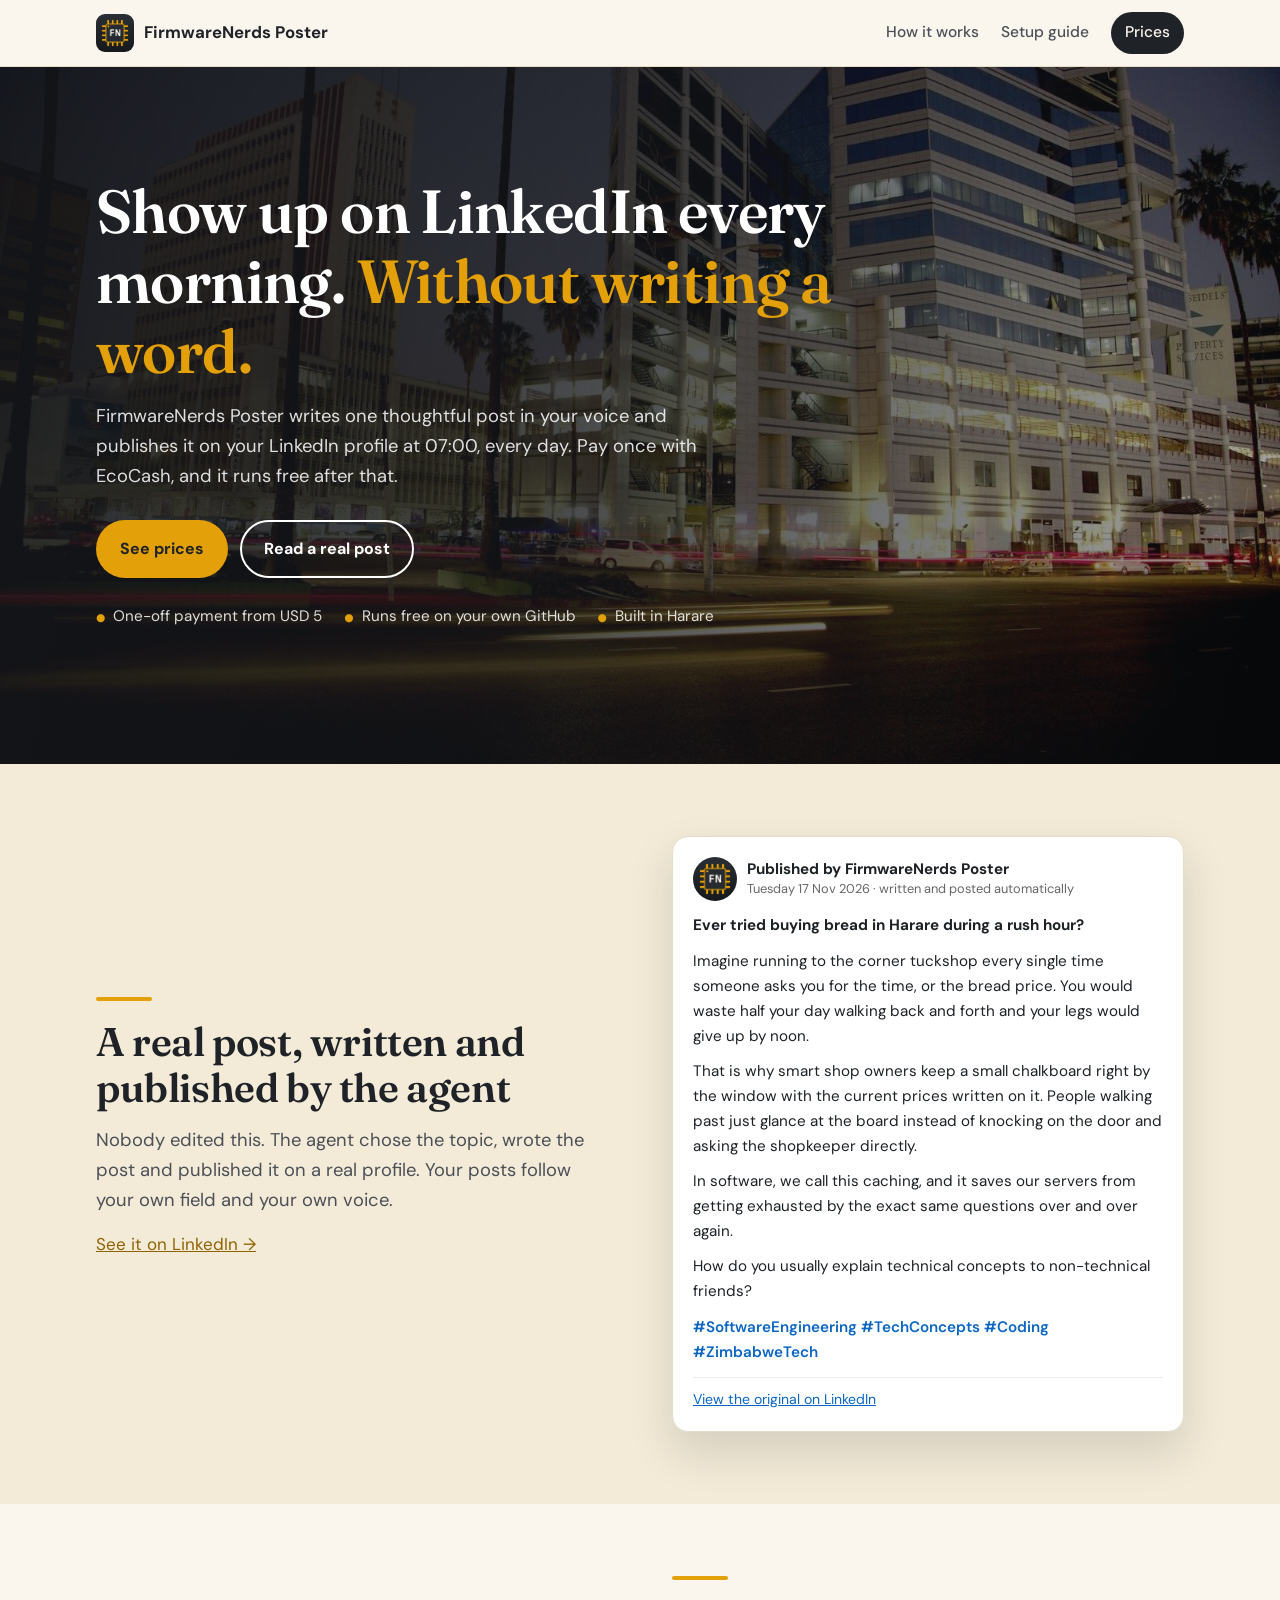
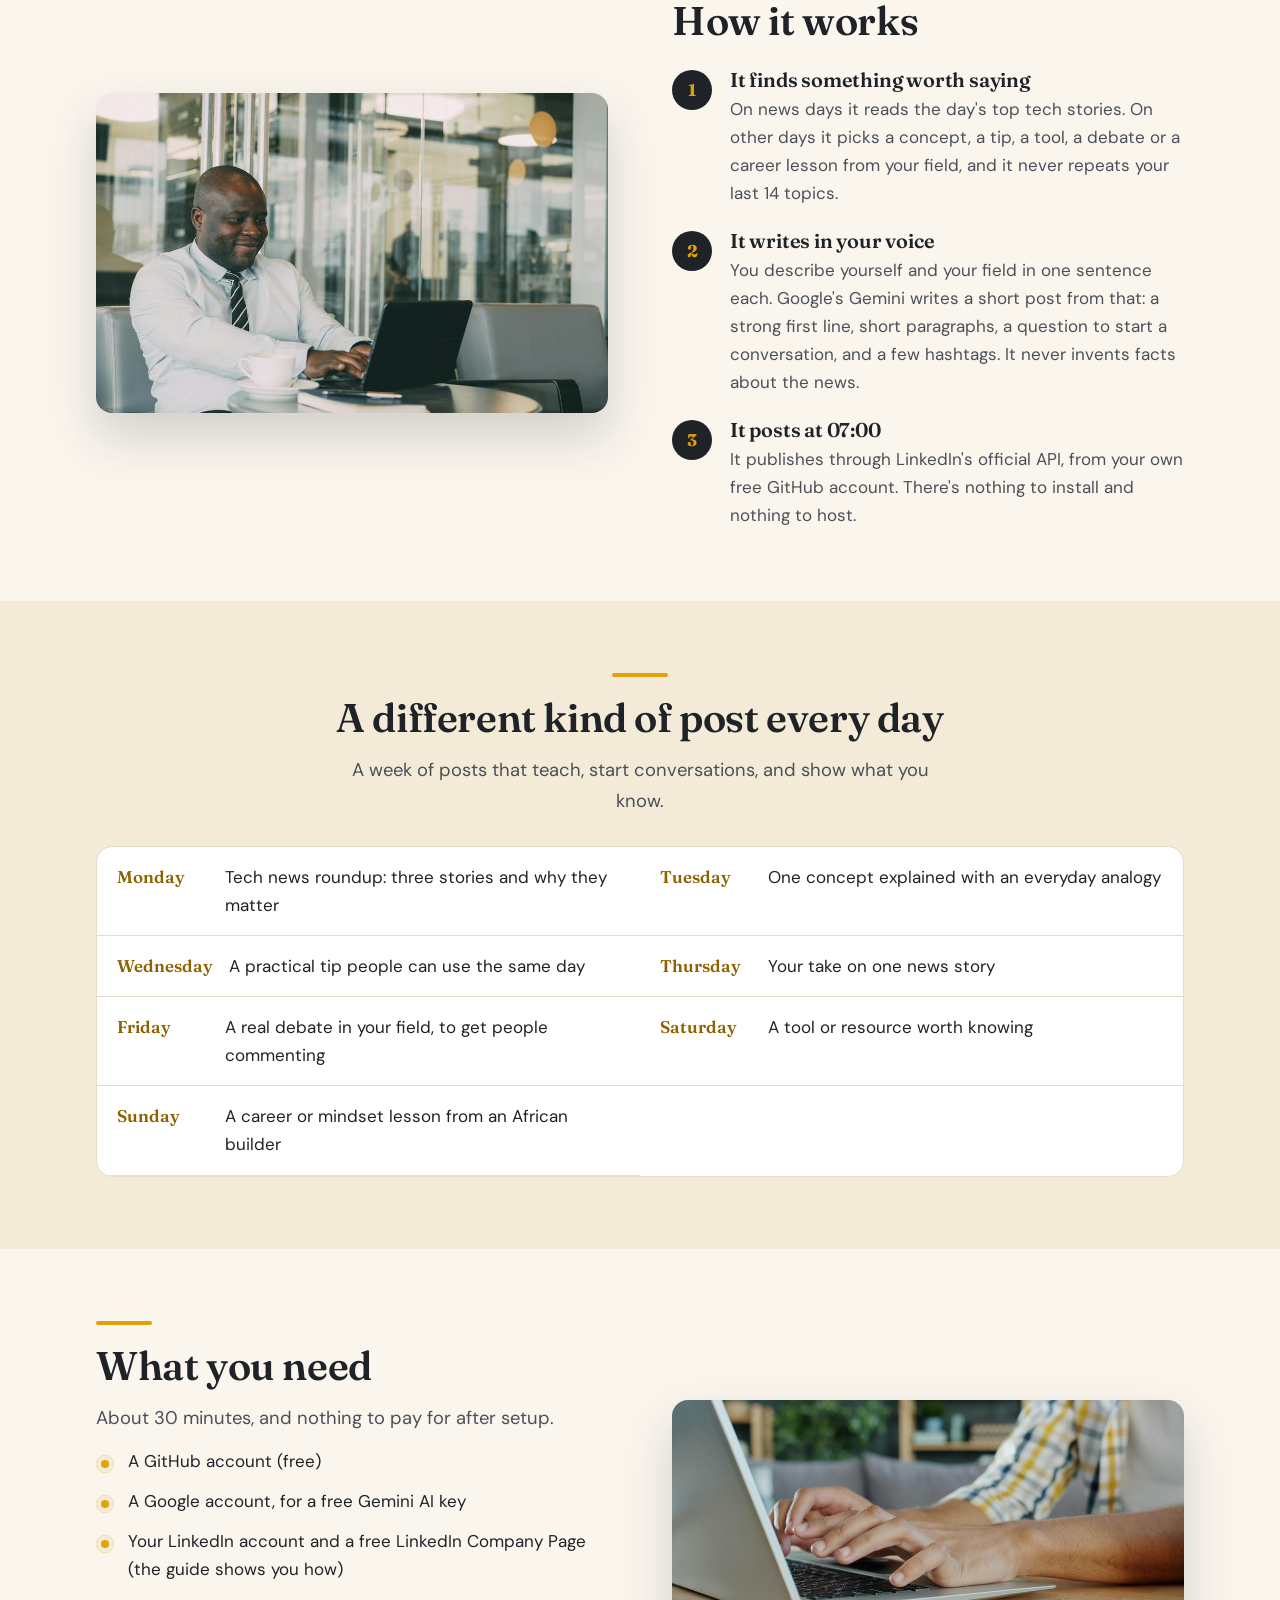
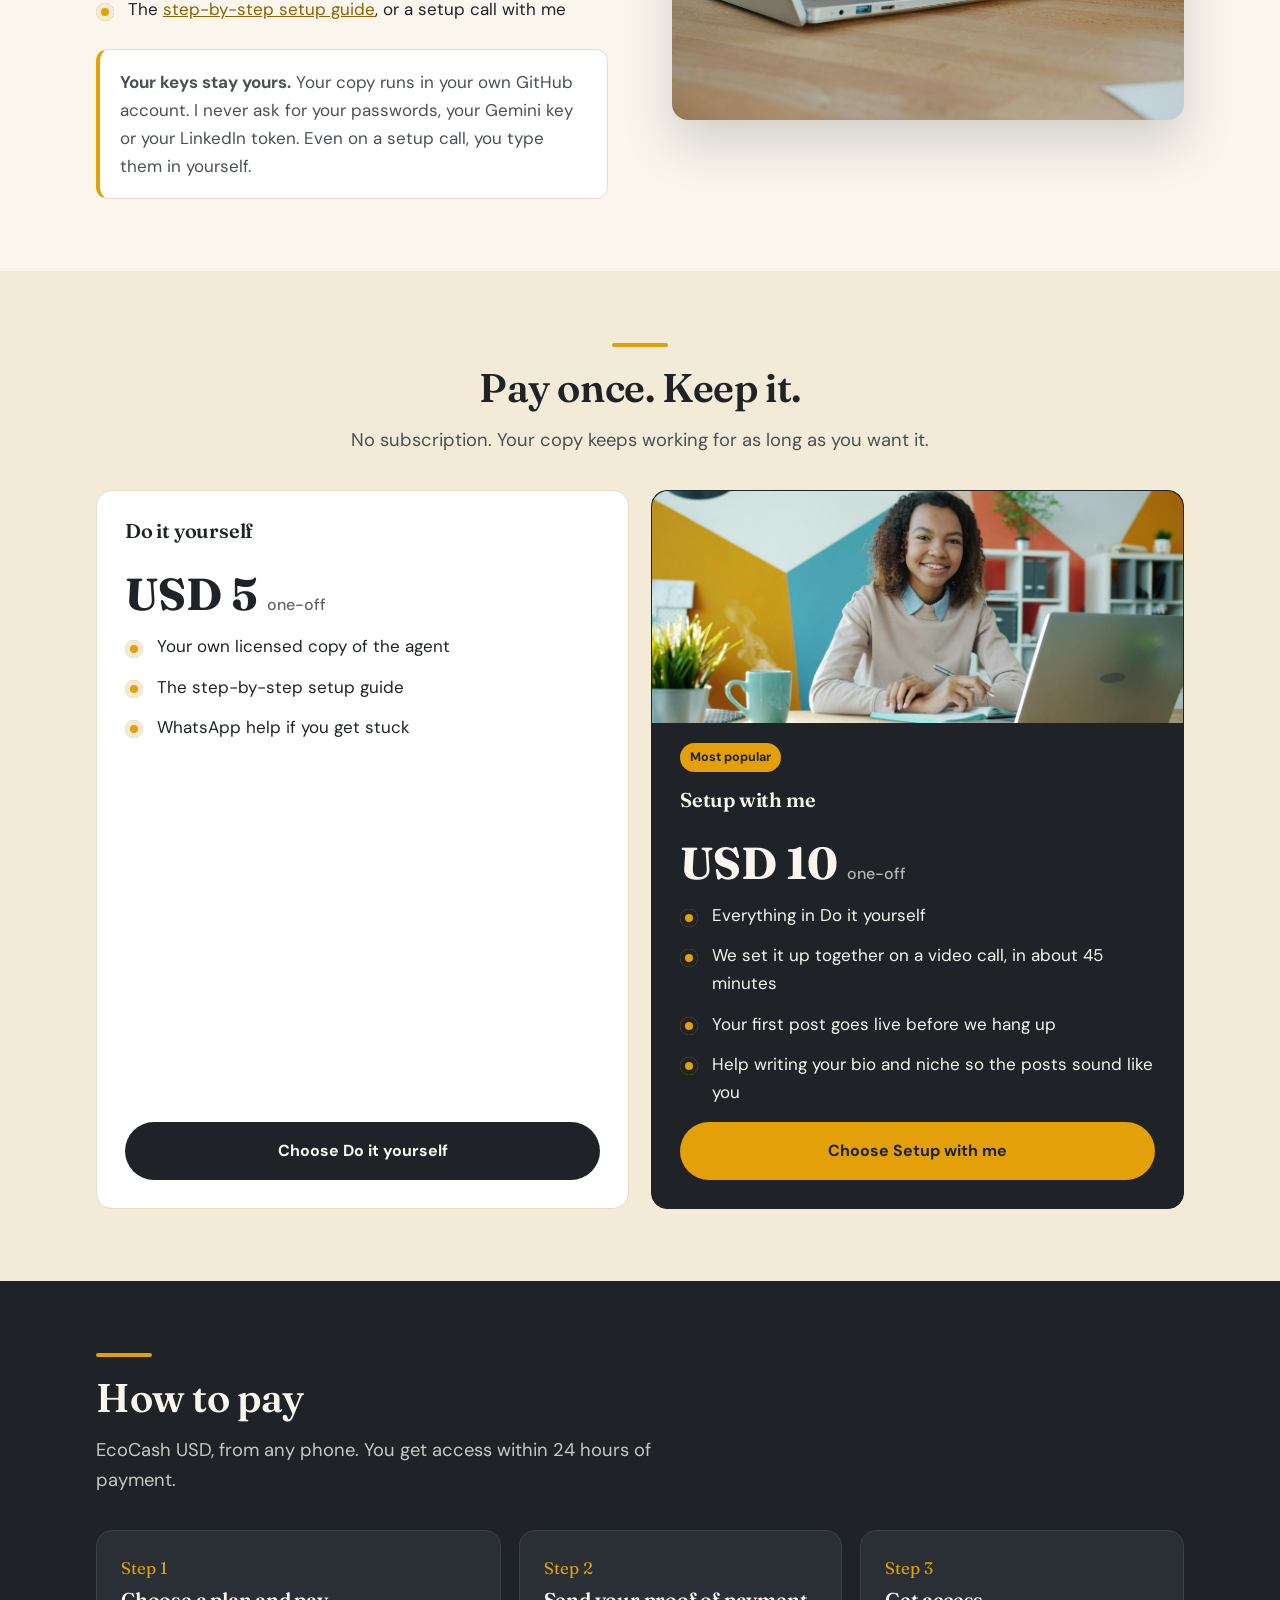
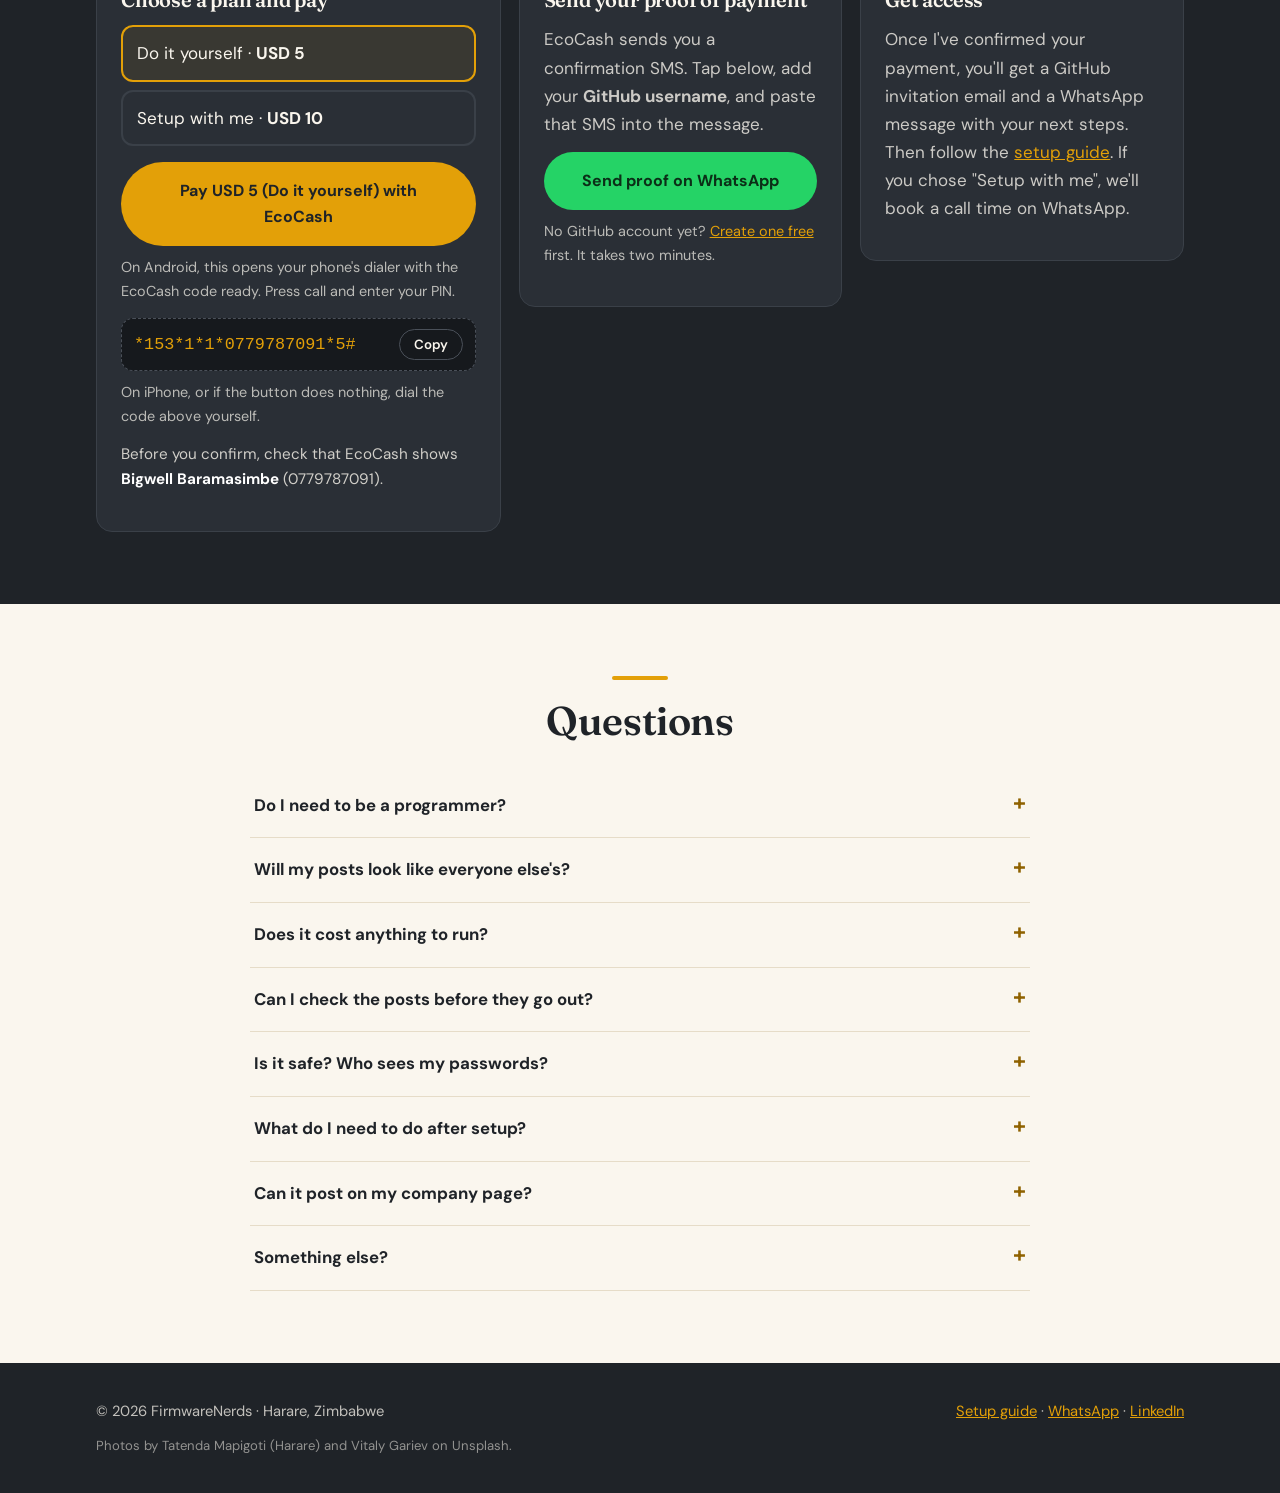
==== index.html @ d8d4a266 "Redesign in warm gold and charcoal with photos; document niche setting Co-Authored-By: Claude Opus 5" ====
<!doctype html>
<html lang="en">
<head>
  <meta charset="utf-8">
  <meta name="viewport" content="width=device-width, initial-scale=1">
  <title>FirmwareNerds Poster</title>
  <meta name="description" content="Show up on LinkedIn every morning without writing a word. FirmwareNerds Poster writes and publishes one post a day in your voice. Pay once with EcoCash.">
  <meta property="og:title" content="FirmwareNerds Poster: show up on LinkedIn every morning">
  <meta property="og:description" content="Writes and publishes one LinkedIn post a day in your voice. Built in Harare. Pay once with EcoCash.">
  <meta property="og:image" content="https://bigwellbara.github.io/firmwarenerds-poster/assets/img/hero-harare.jpg">
  <meta name="theme-color" content="#1f2328">
  <link rel="icon" href="assets/logo.png">
  <link rel="preconnect" href="https://fonts.googleapis.com">
  <link rel="preconnect" href="https://fonts.gstatic.com" crossorigin>
  <link rel="stylesheet" href="https://fonts.googleapis.com/css2?family=DM+Sans:wght@400;500;700&family=Fraunces:opsz,wght@9..144,600;9..144,700&display=swap">
  <link rel="stylesheet" href="assets/style.css">
</head>
<body>

<header class="site-header">
  <div class="wrap">
    <a class="brand" href="./"><img src="assets/logo.png" alt=""> FirmwareNerds Poster</a>
    <nav class="nav">
      <a href="#how" class="hide-sm">How it works</a>
      <a href="setup.html" class="hide-sm">Setup guide</a>
      <a href="#pricing" class="nav-cta">Prices</a>
    </nav>
  </div>
</header>

<main>
  <section class="hero">
    <div class="wrap">
      <h1>Show up on LinkedIn every morning. <em>Without writing a word.</em></h1>
      <p class="lead">FirmwareNerds Poster writes one thoughtful post in your voice and publishes it on your LinkedIn profile at 07:00, every day. Pay once with EcoCash, and it runs free after that.</p>
      <div class="actions">
        <a class="btn btn-primary" href="#pricing">See prices</a>
        <a class="btn btn-outline" href="#example">Read a real post</a>
      </div>
      <ul class="hero-points">
        <li>One-off payment from <span data-price="diy"></span></li>
        <li>Runs free on your own GitHub</li>
        <li>Built in Harare</li>
      </ul>
    </div>
  </section>

  <section id="example" class="band-sand">
    <div class="wrap split">
      <div>
        <div class="rule"></div>
        <h2>A real post, written and published by the agent</h2>
        <p class="lead">Nobody edited this. The agent chose the topic, wrote the post and published it on a real profile. Your posts follow your own field and your own voice.</p>
        <p><a data-example-post href="#" target="_blank" rel="noopener">See it on LinkedIn →</a></p>
      </div>
      <article class="post" aria-label="A real post published by the agent">
        <div class="post-head">
          <img class="post-avatar" src="assets/logo.png" alt="">
          <div>
            <div class="post-name">Published by FirmwareNerds Poster</div>
            <div class="post-meta">Tuesday 17 Nov 2026 · written and posted automatically</div>
          </div>
        </div>
        <div class="post-body">
          <p><b>Ever tried buying bread in Harare during a rush hour?</b></p>
          <p>Imagine running to the corner tuckshop every single time someone asks you for the time, or the bread price. You would waste half your day walking back and forth and your legs would give up by noon.</p>
          <p>That is why smart shop owners keep a small chalkboard right by the window with the current prices written on it. People walking past just glance at the board instead of knocking on the door and asking the shopkeeper directly.</p>
          <p>In software, we call this caching, and it saves our servers from getting exhausted by the exact same questions over and over again.</p>
          <p>How do you usually explain technical concepts to non-technical friends?</p>
          <p class="post-tags">#SoftwareEngineering #TechConcepts #Coding #ZimbabweTech</p>
        </div>
        <div class="post-foot"><a data-example-post href="#" target="_blank" rel="noopener">View the original on LinkedIn</a></div>
      </article>
    </div>
  </section>

  <section id="how">
    <div class="wrap split">
      <div class="photo"><img src="assets/img/how-it-works.jpg" alt="A man smiling while working on his laptop in a café" loading="lazy"></div>
      <div>
        <div class="rule"></div>
        <h2>How it works</h2>
        <ol class="steps">
          <li>
            <h3>It finds something worth saying</h3>
            <p>On news days it reads the day's top tech stories. On other days it picks a concept, a tip, a tool, a debate or a career lesson from your field, and it never repeats your last 14 topics.</p>
          </li>
          <li>
            <h3>It writes in your voice</h3>
            <p>You describe yourself and your field in one sentence each. Google's Gemini writes a short post from that: a strong first line, short paragraphs, a question to start a conversation, and a few hashtags. It never invents facts about the news.</p>
          </li>
          <li>
            <h3>It posts at 07:00</h3>
            <p>It publishes through LinkedIn's official API, from your own free GitHub account. There's nothing to install and nothing to host.</p>
          </li>
        </ol>
      </div>
    </div>
  </section>

  <section class="band-sand">
    <div class="wrap">
      <div class="center">
        <div class="rule"></div>
        <h2>A different kind of post every day</h2>
        <p class="lead">A week of posts that teach, start conversations, and show what you know.</p>
      </div>
      <div class="week">
        <div class="day"><b>Monday</b><span>Tech news roundup: three stories and why they matter</span></div>
        <div class="day"><b>Tuesday</b><span>One concept explained with an everyday analogy</span></div>
        <div class="day"><b>Wednesday</b><span>A practical tip people can use the same day</span></div>
        <div class="day"><b>Thursday</b><span>Your take on one news story</span></div>
        <div class="day"><b>Friday</b><span>A real debate in your field, to get people commenting</span></div>
        <div class="day"><b>Saturday</b><span>A tool or resource worth knowing</span></div>
        <div class="day"><b>Sunday</b><span>A career or mindset lesson from an African builder</span></div>
      </div>
    </div>
  </section>

  <section>
    <div class="wrap split reverse">
      <div class="photo"><img src="assets/img/what-you-need.jpg" alt="Hands typing on a laptop" loading="lazy"></div>
      <div>
        <div class="rule"></div>
        <h2>What you need</h2>
        <p class="lead">About 30 minutes, and nothing to pay for after setup.</p>
        <ul class="checklist">
          <li>A GitHub account (free)</li>
          <li>A Google account, for a free Gemini AI key</li>
          <li>Your LinkedIn account and a free LinkedIn Company Page (the guide shows you how)</li>
          <li>The <a href="setup.html">step-by-step setup guide</a>, or a setup call with me</li>
        </ul>
        <div class="note-card">
          <p><b>Your keys stay yours.</b> Your copy runs in your own GitHub account. I never ask for your passwords, your Gemini key or your LinkedIn token. Even on a setup call, you type them in yourself.</p>
        </div>
      </div>
    </div>
  </section>

  <section id="pricing" class="band-sand">
    <div class="wrap">
      <div class="center">
        <div class="rule"></div>
        <h2>Pay once. Keep it.</h2>
        <p class="lead">No subscription. Your copy keeps working for as long as you want it.</p>
      </div>
      <div class="prices">
        <div class="price-card">
          <h3>Do it yourself</h3>
          <div class="price"><span data-price="diy"></span> <small>one-off</small></div>
          <ul class="checklist">
            <li>Your own licensed copy of the agent</li>
            <li>The step-by-step setup guide</li>
            <li>WhatsApp help if you get stuck</li>
          </ul>
          <a class="btn btn-dark btn-block" href="#pay" data-choose="diy">Choose Do it yourself</a>
        </div>
        <div class="price-card featured">
          <div class="price-photo"><img src="assets/img/setup-call.jpg" alt="A smiling woman at her laptop, ready for a video call" loading="lazy"></div>
          <span class="tag">Most popular</span>
          <h3>Setup with me</h3>
          <div class="price"><span data-price="setup"></span> <small>one-off</small></div>
          <ul class="checklist">
            <li>Everything in Do it yourself</li>
            <li>We set it up together on a video call, in about 45 minutes</li>
            <li>Your first post goes live before we hang up</li>
            <li>Help writing your bio and niche so the posts sound like you</li>
          </ul>
          <a class="btn btn-primary btn-block" href="#pay" data-choose="setup">Choose Setup with me</a>
        </div>
      </div>
    </div>
  </section>

  <section id="pay" class="pay">
    <div class="wrap">
      <div class="rule"></div>
      <h2>How to pay</h2>
      <p class="lead">EcoCash USD, from any phone. You get access within 24 hours of payment.</p>

      <div class="pay-steps">
        <div class="pay-card">
          <div class="num">Step 1</div>
          <h3>Choose a plan and pay</h3>
          <div class="plan-picker" role="radiogroup" aria-label="Plan">
            <label><input type="radio" name="plan" value="diy" checked><span>Do it yourself · <b data-price="diy"></b></span></label>
            <label><input type="radio" name="plan" value="setup"><span>Setup with me · <b data-price="setup"></b></span></label>
          </div>
          <a id="pay-ecocash" class="btn btn-primary btn-block" href="#"><span>Pay <span id="pay-amount"></span> with EcoCash</span></a>
          <p class="note">On Android, this opens your phone's dialer with the EcoCash code ready. Press call and enter your PIN.</p>
          <div class="code-box">
            <code id="ussd-code"></code>
            <button type="button" class="copy-btn" id="copy-code">Copy</button>
          </div>
          <p class="note">On iPhone, or if the button does nothing, dial the code above yourself.</p>
          <p class="recipient">Before you confirm, check that EcoCash shows <b data-ecocash-name></b> (<span data-ecocash-number></span>).</p>
        </div>

        <div class="pay-card">
          <div class="num">Step 2</div>
          <h3>Send your proof of payment</h3>
          <p class="muted">EcoCash sends you a confirmation SMS. Tap below, add your <b>GitHub username</b>, and paste that SMS into the message.</p>
          <a id="send-proof" class="btn btn-whatsapp btn-block" href="#" target="_blank" rel="noopener">Send proof on WhatsApp</a>
          <p class="note">No GitHub account yet? <a href="https://github.com/signup" target="_blank" rel="noopener">Create one free</a> first. It takes two minutes.</p>
        </div>

        <div class="pay-card">
          <div class="num">Step 3</div>
          <h3>Get access</h3>
          <p class="muted">Once I've confirmed your payment, you'll get a GitHub invitation email and a WhatsApp message with your next steps. Then follow the <a href="setup.html">setup guide</a>. If you chose "Setup with me", we'll book a call time on WhatsApp.</p>
        </div>
      </div>
    </div>
  </section>

  <section id="faq">
    <div class="wrap">
      <div class="center">
        <div class="rule"></div>
        <h2>Questions</h2>
      </div>
      <div class="faq">
        <details>
          <summary>Do I need to be a programmer?</summary>
          <p>No. Setup means copying and pasting a few keys into the right boxes, and the guide shows every click. If you'd rather not, choose "Setup with me".</p>
        </details>
        <details>
          <summary>Will my posts look like everyone else's?</summary>
          <p>No. You set your own bio and niche, such as "fintech and mobile money" or "data analytics". Every topic and news story is picked for your field and written in your voice, and the news order is shuffled for each person, so two users rarely write about the same story.</p>
        </details>
        <details>
          <summary>Does it cost anything to run?</summary>
          <p>No. It uses free tiers: GitHub Actions (about 30 of your 2,000 free minutes a month), Google Gemini, and LinkedIn's official API.</p>
        </details>
        <details>
          <summary>Can I check the posts before they go out?</summary>
          <p>You can run a test whenever you like. It writes a draft without posting it. After it goes live, you can edit or delete any post on LinkedIn as usual.</p>
        </details>
        <details>
          <summary>Is it safe? Who sees my passwords?</summary>
          <p>Nobody. Your copy runs in your own GitHub account, and your keys are stored as encrypted GitHub secrets that only your copy can use. It posts through LinkedIn's official API, using a developer app you create and control.</p>
        </details>
        <details>
          <summary>What do I need to do after setup?</summary>
          <p>Every 60 days, LinkedIn asks you to renew your access token. It takes about two minutes, and GitHub emails you if it expires.</p>
        </details>
        <details>
          <summary>Can it post on my company page?</summary>
          <p>Not yet. It posts on your personal profile, which is where most reach on LinkedIn comes from.</p>
        </details>
        <details>
          <summary>Something else?</summary>
          <p><a data-whatsapp-help href="#" target="_blank" rel="noopener">Ask me on WhatsApp</a>.</p>
        </details>
      </div>
    </div>
  </section>
</main>

<footer class="site-footer">
  <div class="wrap">
    <span>© <span id="year"></span> FirmwareNerds · Harare, Zimbabwe</span>
    <span><a href="setup.html">Setup guide</a> · <a data-whatsapp-help href="#" target="_blank" rel="noopener">WhatsApp</a> · <a href="https://www.linkedin.com/company/145455472/" target="_blank" rel="noopener">LinkedIn</a></span>
    <span class="credits">Photos by Tatenda Mapigoti (Harare) and Vitaly Gariev on Unsplash.</span>
  </div>
</footer>

<script src="config.js"></script>
<script src="assets/site.js"></script>
</body>
</html>
---- assets/style.css ----
/* FirmwareNerds Poster: warm gold + charcoal on cream */
:root {
  --cream: #faf6ee;
  --paper: #ffffff;
  --sand: #f3ead7;
  --line: #e6dcc8;
  --ink: #1f2328;
  --ink-soft: #4b5058;
  --gold: #e3a008;
  --gold-hover: #c98d05;
  --gold-text: #8f6200;          /* gold that is readable on cream */
  --charcoal: #1f2328;
  --charcoal-2: #2a2f36;
  --radius: 16px;
  --max: 1120px;
  --serif: "Fraunces", Georgia, "Times New Roman", serif;
  --sans: "DM Sans", system-ui, -apple-system, "Segoe UI", Roboto, sans-serif;
}

* { box-sizing: border-box; }
html { scroll-behavior: smooth; }
body {
  margin: 0;
  background: var(--cream);
  color: var(--ink);
  font: 17px/1.65 var(--sans);
  -webkit-font-smoothing: antialiased;
}
img { max-width: 100%; display: block; }
a { color: var(--gold-text); }
code, .mono { font-family: ui-monospace, "Cascadia Mono", Consolas, monospace; }

.wrap { width: 100%; max-width: var(--max); margin: 0 auto; padding: 0 16px; }
section { padding: 72px 0; }
h1, h2, h3 { font-family: var(--serif); font-weight: 600; line-height: 1.15; margin: 0 0 14px; letter-spacing: -0.01em; }
h1 { font-size: clamp(2.2rem, 6.5vw, 3.8rem); }
h2 { font-size: clamp(1.7rem, 4.5vw, 2.5rem); }
h3 { font-size: 1.25rem; }
p { margin: 0 0 14px; }
.lead { font-size: 1.15rem; color: var(--ink-soft); max-width: 620px; }
.rule { width: 56px; height: 4px; background: var(--gold); border-radius: 2px; margin-bottom: 18px; }
.muted { color: var(--ink-soft); }
.center { text-align: center; }
.center .rule, .center .lead { margin-left: auto; margin-right: auto; }

/* Header */
.site-header { position: sticky; top: 0; z-index: 20; background: rgba(250, 246, 238, .94); backdrop-filter: blur(8px); border-bottom: 1px solid var(--line); }
.site-header .wrap { display: flex; align-items: center; justify-content: space-between; gap: 12px; height: 66px; }
.brand { display: flex; align-items: center; gap: 10px; color: var(--ink); text-decoration: none; font-weight: 700; font-size: 1.05rem; }
.brand img { width: 38px; height: 38px; border-radius: 9px; }
.nav { display: flex; gap: 22px; align-items: center; font-size: .97rem; }
.nav a { color: var(--ink-soft); text-decoration: none; font-weight: 500; }
.nav a:hover { color: var(--ink); }
.nav .nav-cta { background: var(--charcoal); color: var(--cream); padding: 8px 14px; border-radius: 999px; }
.nav .nav-cta:hover { color: #fff; background: #000; }
@media (max-width: 600px) { .nav .hide-sm { display: none; } }

/* Buttons */
.btn { display: inline-flex; align-items: center; justify-content: center; text-align: center; padding: 14px 22px; border-radius: 999px; font-weight: 700; text-decoration: none; border: 2px solid transparent; cursor: pointer; font-size: 1rem; font-family: var(--sans); }
.btn-primary { background: var(--gold); color: var(--charcoal); }
.btn-primary:hover { background: var(--gold-hover); }
.btn-dark { background: var(--charcoal); color: var(--cream); }
.btn-dark:hover { background: #000; }
.btn-outline { border-color: currentColor; color: inherit; background: transparent; }
.btn-whatsapp { background: #25d366; color: #0b2e17; }
.btn-whatsapp:hover { background: #1fbd5a; }
.btn-block { width: 100%; }
.actions { display: flex; flex-wrap: wrap; gap: 12px; margin-top: 28px; }

/* Hero: Harare at night */
.hero {
  position: relative; color: #fff; padding: 110px 0 120px;
  background:
    linear-gradient(100deg, rgba(20, 22, 26, .92) 0%, rgba(20, 22, 26, .78) 45%, rgba(20, 22, 26, .35) 100%),
    url("img/hero-harare.jpg") center 60% / cover no-repeat;
}
.hero .lead { color: rgba(255, 255, 255, .86); }
.hero h1 { max-width: 760px; }
.hero h1 em { font-style: normal; color: var(--gold); }
.hero-points { display: flex; flex-wrap: wrap; gap: 10px 22px; margin-top: 26px; padding: 0; list-style: none; color: rgba(255, 255, 255, .85); font-size: .95rem; }
.hero-points li::before { content: "●"; color: var(--gold); margin-right: 8px; font-size: .7em; vertical-align: middle; }

/* Split layouts with photos */
.split { display: grid; gap: 40px; align-items: center; }
@media (min-width: 880px) { .split { grid-template-columns: 1fr 1fr; gap: 64px; } .split.reverse > :first-child { order: 2; } }
.photo { border-radius: var(--radius); overflow: hidden; box-shadow: 0 24px 50px rgba(31, 35, 40, .18); }
.photo img { width: 100%; height: 100%; object-fit: cover; aspect-ratio: 16 / 10; }

/* Real post section */
.band-sand { background: var(--sand); }
.post { background: #fff; color: #1d2226; border-radius: var(--radius); padding: 20px; box-shadow: 0 20px 45px rgba(31, 35, 40, .14); font-size: .95rem; border: 1px solid var(--line); }
.post-head { display: flex; gap: 10px; align-items: center; margin-bottom: 12px; }
.post-avatar { width: 44px; height: 44px; border-radius: 50%; }
.post-name { font-weight: 700; line-height: 1.2; }
.post-meta { font-size: .8rem; color: #666; }
.post-body p { margin: 0 0 10px; }
.post-tags { color: #0a66c2; font-weight: 600; }
.post-foot { margin-top: 12px; padding-top: 10px; border-top: 1px solid #ececec; font-size: .88rem; }
.post-foot a { color: #0a66c2; }

/* Steps */
.steps { list-style: none; padding: 0; margin: 24px 0 0; display: grid; gap: 22px; counter-reset: step; }
.steps li { position: relative; padding-left: 58px; counter-increment: step; }
.steps li::before { content: counter(step); position: absolute; left: 0; top: 2px; width: 40px; height: 40px; border-radius: 50%; background: var(--charcoal); color: var(--gold); font-family: var(--serif); font-weight: 700; display: grid; place-items: center; }
.steps h3 { margin-bottom: 4px; }
.steps p { color: var(--ink-soft); margin: 0; }

/* Week */
.week { display: grid; gap: 0; margin-top: 30px; background: var(--paper); border: 1px solid var(--line); border-radius: var(--radius); overflow: hidden; }
@media (min-width: 760px) { .week { grid-template-columns: 1fr 1fr; } }
.day { display: flex; gap: 16px; align-items: baseline; padding: 16px 20px; border-bottom: 1px solid var(--line); }
.day b { font-family: var(--serif); color: var(--gold-text); min-width: 92px; font-weight: 600; }

/* Checklist */
.checklist { list-style: none; padding: 0; margin: 0; display: grid; gap: 12px; }
.checklist li { padding-left: 32px; position: relative; }
.checklist li::before { content: ""; position: absolute; left: 0; top: .45em; width: 18px; height: 18px; border-radius: 50%; background: var(--gold); box-shadow: inset 0 0 0 5px var(--sand); }
.note-card { margin-top: 26px; background: var(--paper); border: 1px solid var(--line); border-left: 4px solid var(--gold); border-radius: 12px; padding: 18px 20px; }
.note-card p { margin: 0; color: var(--ink-soft); }

/* Pricing */
.prices { display: grid; gap: 22px; margin-top: 34px; }
@media (min-width: 820px) { .prices { grid-template-columns: 1fr 1fr; align-items: stretch; } }
.price-card { background: var(--paper); border: 1px solid var(--line); border-radius: var(--radius); padding: 28px; display: flex; flex-direction: column; gap: 16px; }
.price-card.featured { background: var(--charcoal); color: var(--cream); border-color: var(--charcoal); }
.price-card.featured .checklist li::before { box-shadow: inset 0 0 0 5px var(--charcoal); }
.price-card .checklist { flex: 1; align-content: start; }
.price-photo { margin: -28px -28px 4px; border-radius: var(--radius) var(--radius) 0 0; overflow: hidden; }
.price-photo img { width: 100%; aspect-ratio: 16 / 7; object-fit: cover; object-position: center 30%; }
.price { font-family: var(--serif); font-size: 2.8rem; font-weight: 700; line-height: 1; }
.price small { font-family: var(--sans); font-size: 1rem; font-weight: 500; opacity: .7; }
.tag { align-self: flex-start; font-size: .78rem; font-weight: 700; background: var(--gold); color: var(--charcoal); padding: 4px 10px; border-radius: 999px; }

/* Pay (dark band) */
.pay { background: var(--charcoal); color: var(--cream); }
.pay .lead, .pay .muted { color: rgba(250, 246, 238, .78); }
.pay a:not(.btn) { color: var(--gold); }
.pay-steps { display: grid; gap: 18px; margin-top: 34px; }
@media (min-width: 980px) { .pay-steps { grid-template-columns: 1.25fr 1fr 1fr; align-items: start; } }
.pay-card { background: var(--charcoal-2); border: 1px solid #3a4048; border-radius: var(--radius); padding: 24px; }
.pay-card .num { font-family: var(--serif); color: var(--gold); font-size: 1.05rem; margin-bottom: 6px; }
.plan-picker { display: grid; gap: 8px; margin: 10px 0 16px; }
.plan-picker label { cursor: pointer; }
.plan-picker input { position: absolute; opacity: 0; }
.plan-picker span { display: block; padding: 12px 14px; border-radius: 12px; border: 2px solid #3a4048; }
.plan-picker input:checked + span { border-color: var(--gold); background: rgba(227, 160, 8, .08); }
.plan-picker input:focus-visible + span { outline: 2px solid #fff; outline-offset: 2px; }
.code-box { display: flex; align-items: center; gap: 8px; background: #16191d; border: 1px dashed #4a5059; border-radius: 12px; padding: 10px 12px; margin-top: 12px; flex-wrap: wrap; }
.code-box code { font-size: 1.05rem; color: var(--gold); word-break: break-all; flex: 1 1 180px; }
.copy-btn { background: transparent; color: var(--cream); border: 1px solid #4a5059; border-radius: 999px; padding: 6px 14px; cursor: pointer; font-weight: 600; font-family: var(--sans); }
.note { font-size: .9rem; margin-top: 10px; color: rgba(250, 246, 238, .7); }
.recipient { margin-top: 14px; font-size: .95rem; color: rgba(250, 246, 238, .8); }
.recipient b { color: #fff; }

/* FAQ */
.faq { max-width: 780px; margin: 30px auto 0; }
details { border-bottom: 1px solid var(--line); padding: 18px 4px; }
summary { cursor: pointer; font-weight: 700; font-size: 1.05rem; list-style: none; display: flex; justify-content: space-between; gap: 16px; }
summary::-webkit-details-marker { display: none; }
summary::after { content: "+"; color: var(--gold-text); font-size: 1.4rem; line-height: 1; }
details[open] summary::after { content: "−"; }
details p { margin: 10px 0 0; color: var(--ink-soft); }

/* Guide page (rendered from markdown) */
.guide { max-width: 780px; overflow-wrap: anywhere; }
.guide h1 { font-size: clamp(2rem, 5vw, 2.8rem); margin-top: 8px; }
.guide h2 { margin-top: 44px; padding-top: 24px; border-top: 1px solid var(--line); font-size: 1.7rem; }
.guide h3 { margin-top: 26px; }
.guide hr { border: 0; border-top: 1px solid var(--line); margin: 34px 0; }
.guide code { background: var(--sand); border: 1px solid var(--line); border-radius: 6px; padding: 1px 6px; font-size: .88em; }
.guide table { width: 100%; border-collapse: collapse; margin: 14px 0; font-size: .95rem; display: block; overflow-x: auto; background: var(--paper); border: 1px solid var(--line); border-radius: 12px; }
.guide th, .guide td { text-align: left; padding: 10px 12px; border-bottom: 1px solid var(--line); vertical-align: top; overflow-wrap: normal; }
.guide td:first-child { white-space: nowrap; }
.guide th { color: var(--ink-soft); font-weight: 600; background: var(--sand); }
.guide li { margin: 5px 0; }
.guide-hero { background: linear-gradient(rgba(31, 35, 40, .88), rgba(31, 35, 40, .88)), url("img/what-you-need.jpg") center / cover; color: var(--cream); padding: 64px 0; }
.guide-hero p { color: rgba(250, 246, 238, .82); max-width: 640px; margin: 0; }

/* Footer */
.site-footer { background: var(--charcoal); color: rgba(250, 246, 238, .75); padding: 36px 0; font-size: .92rem; }
.site-footer a { color: var(--gold); }
.site-footer .wrap { display: flex; flex-wrap: wrap; justify-content: space-between; gap: 12px 24px; }
.credits { flex-basis: 100%; font-size: .82rem; opacity: .7; }
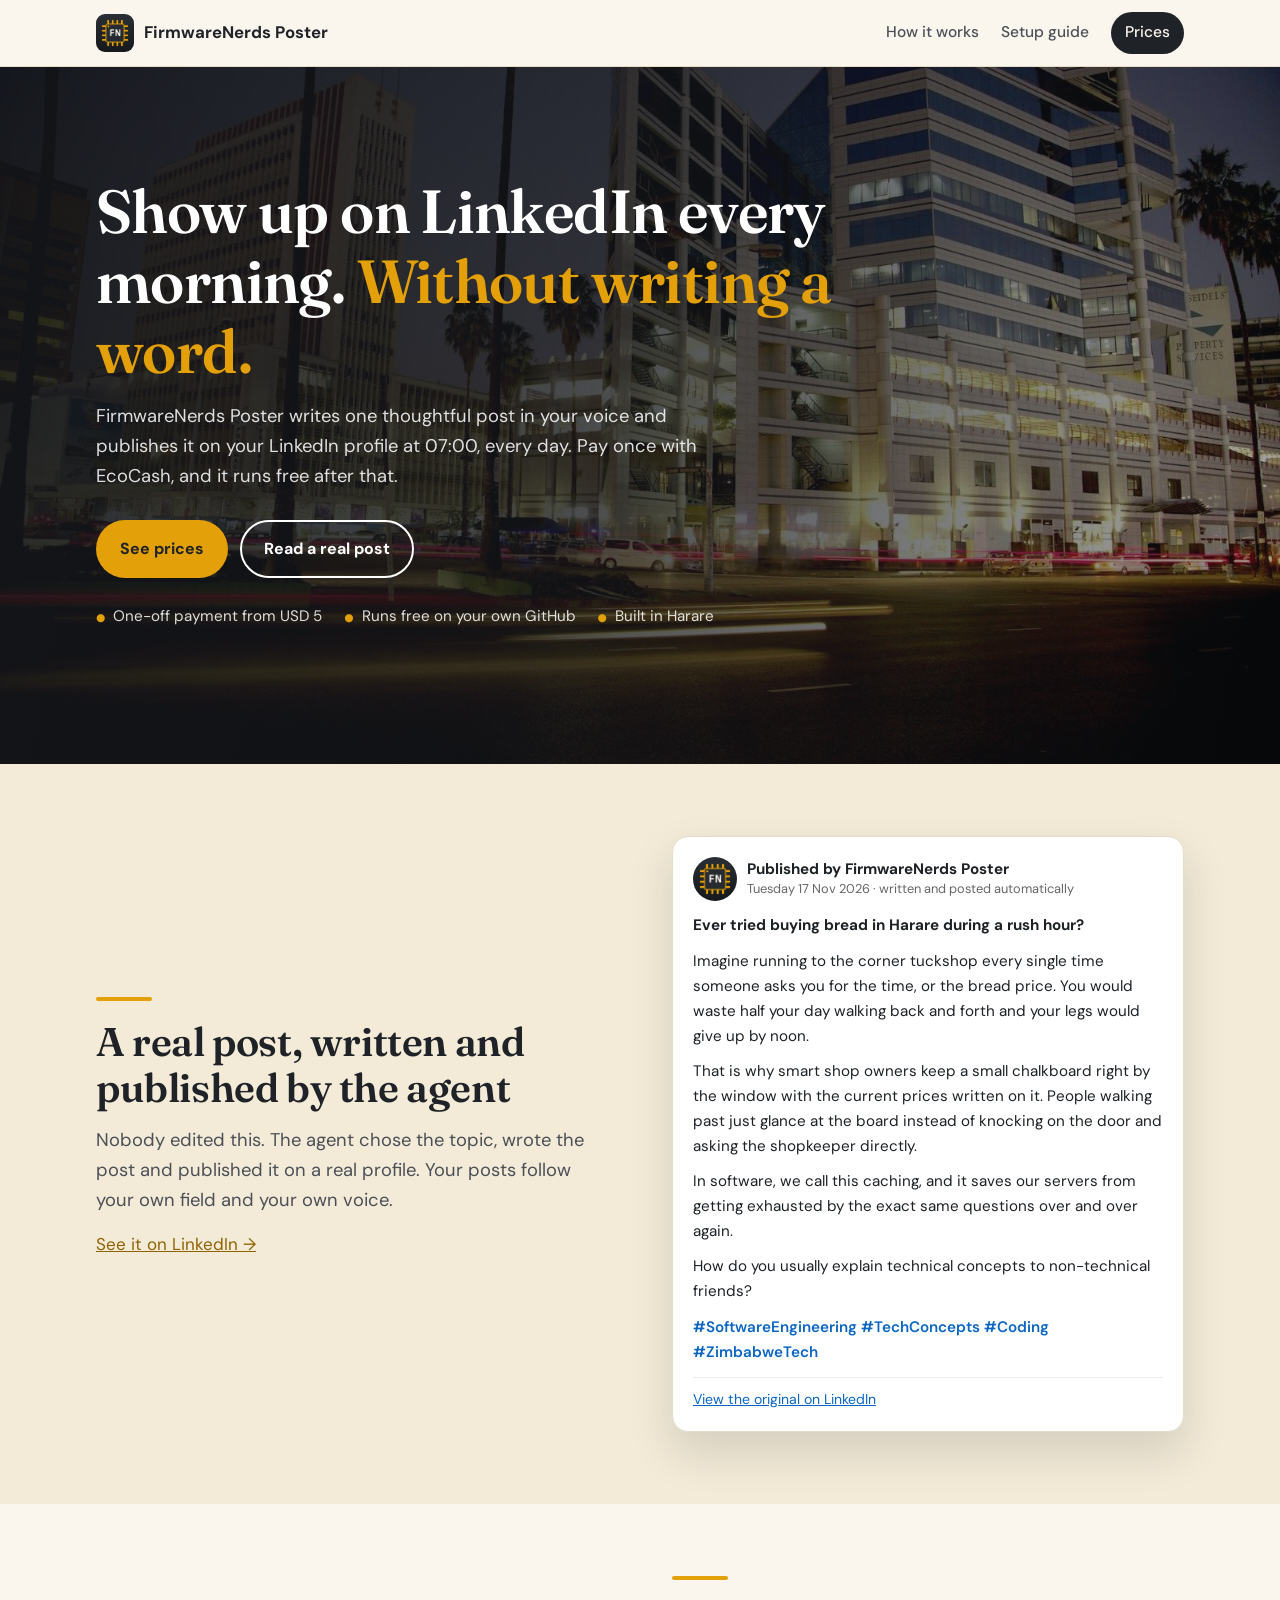
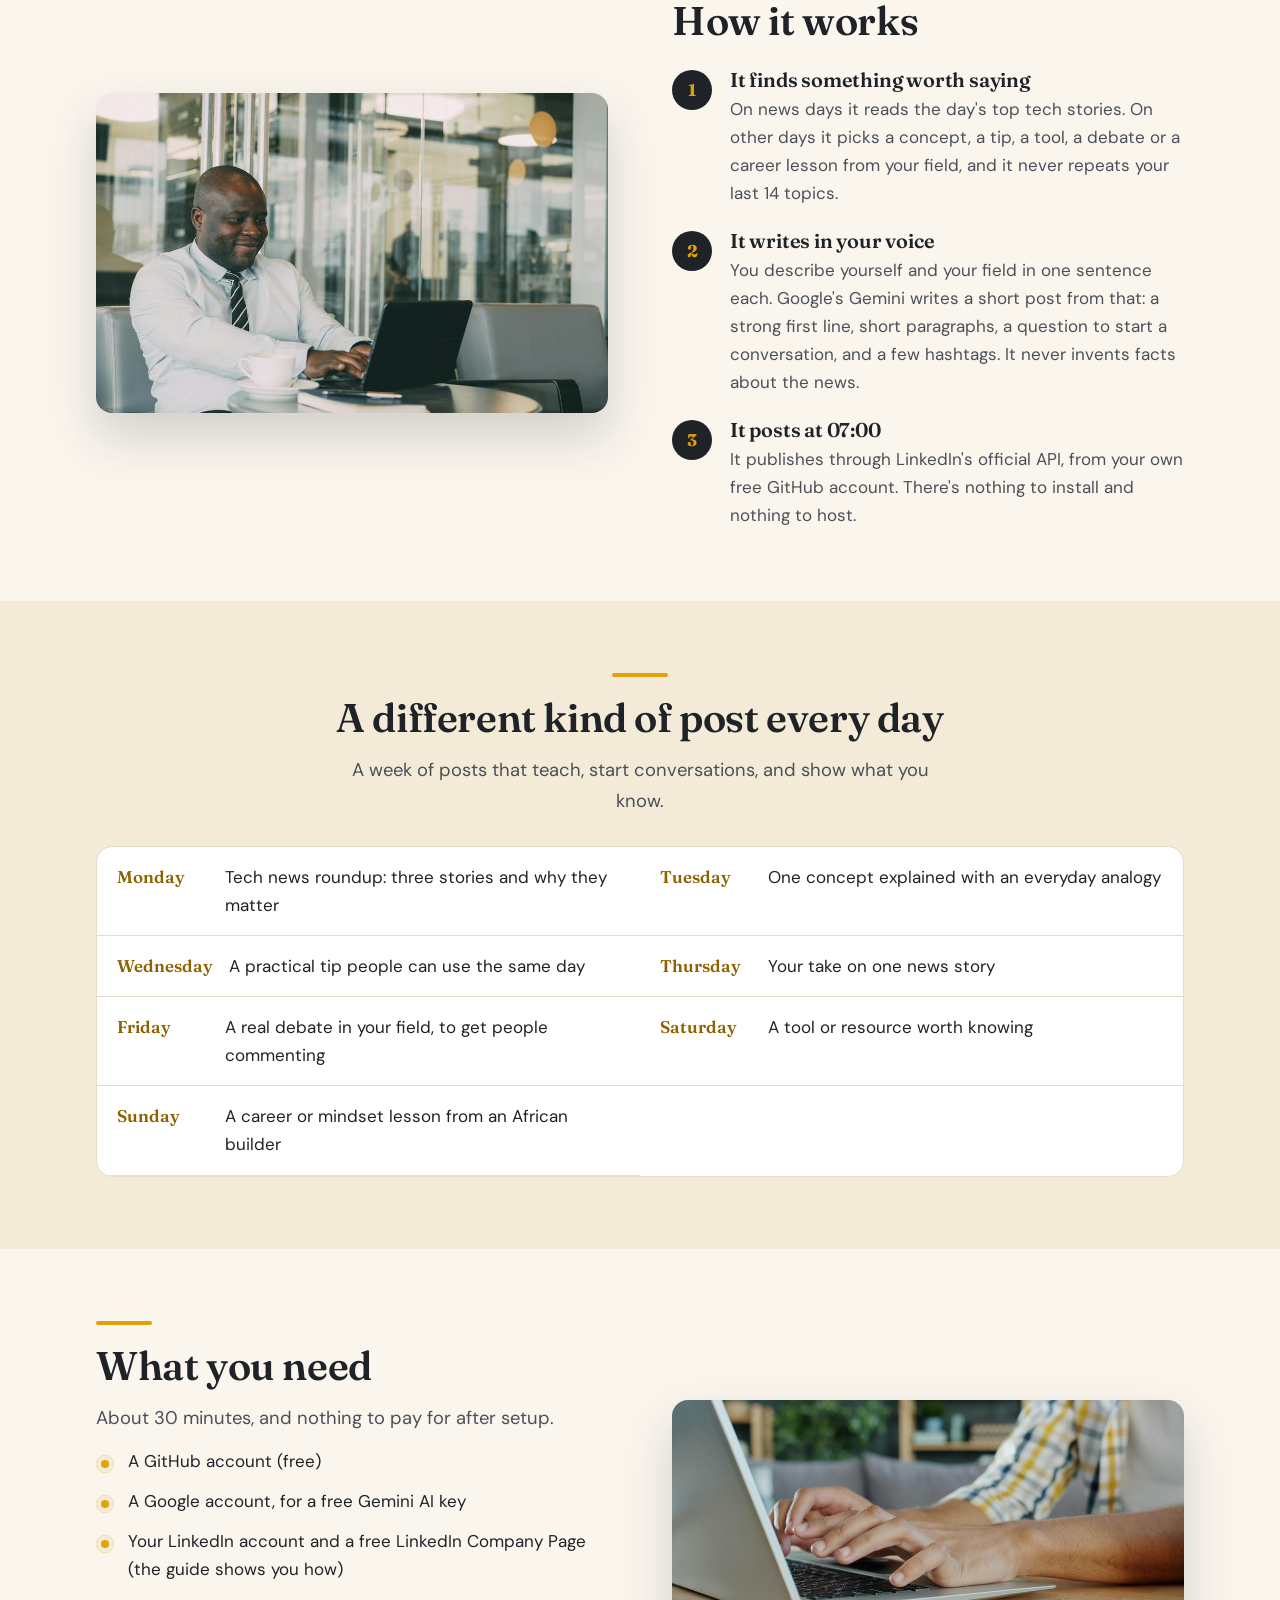
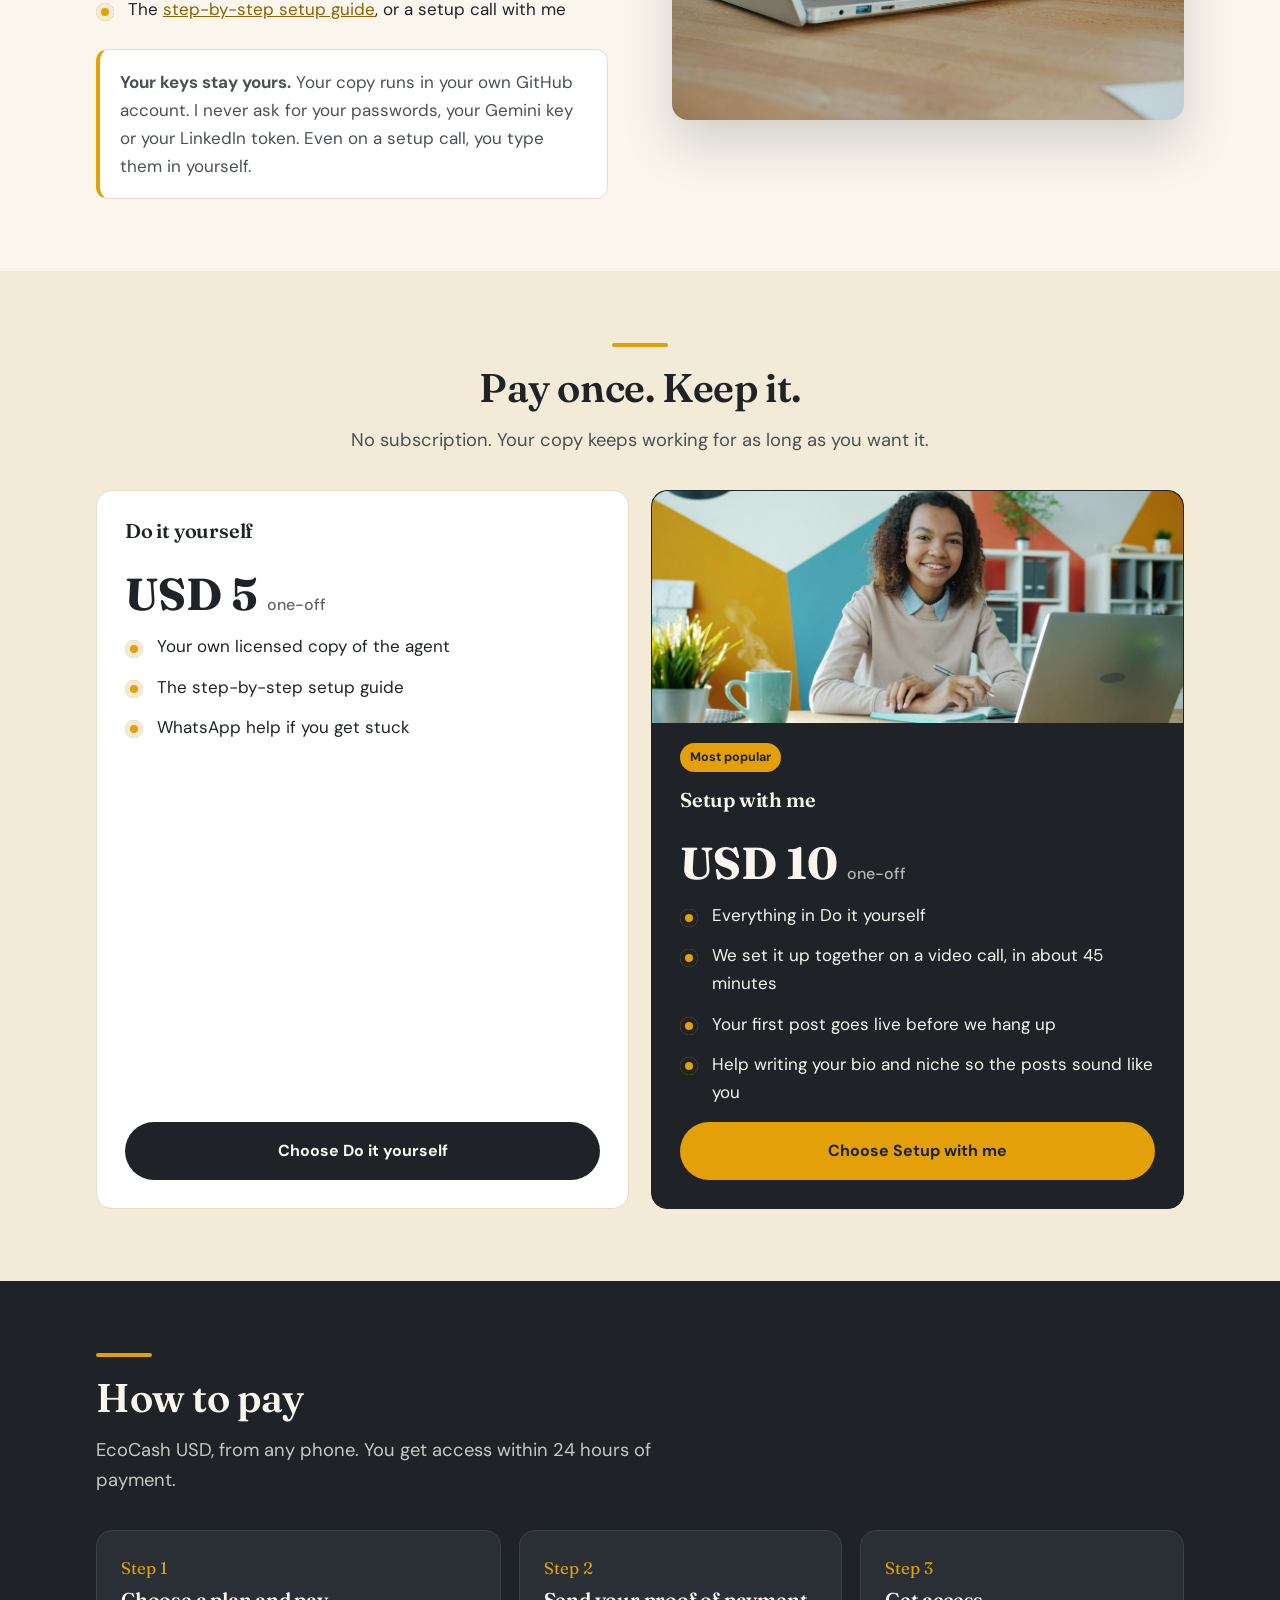
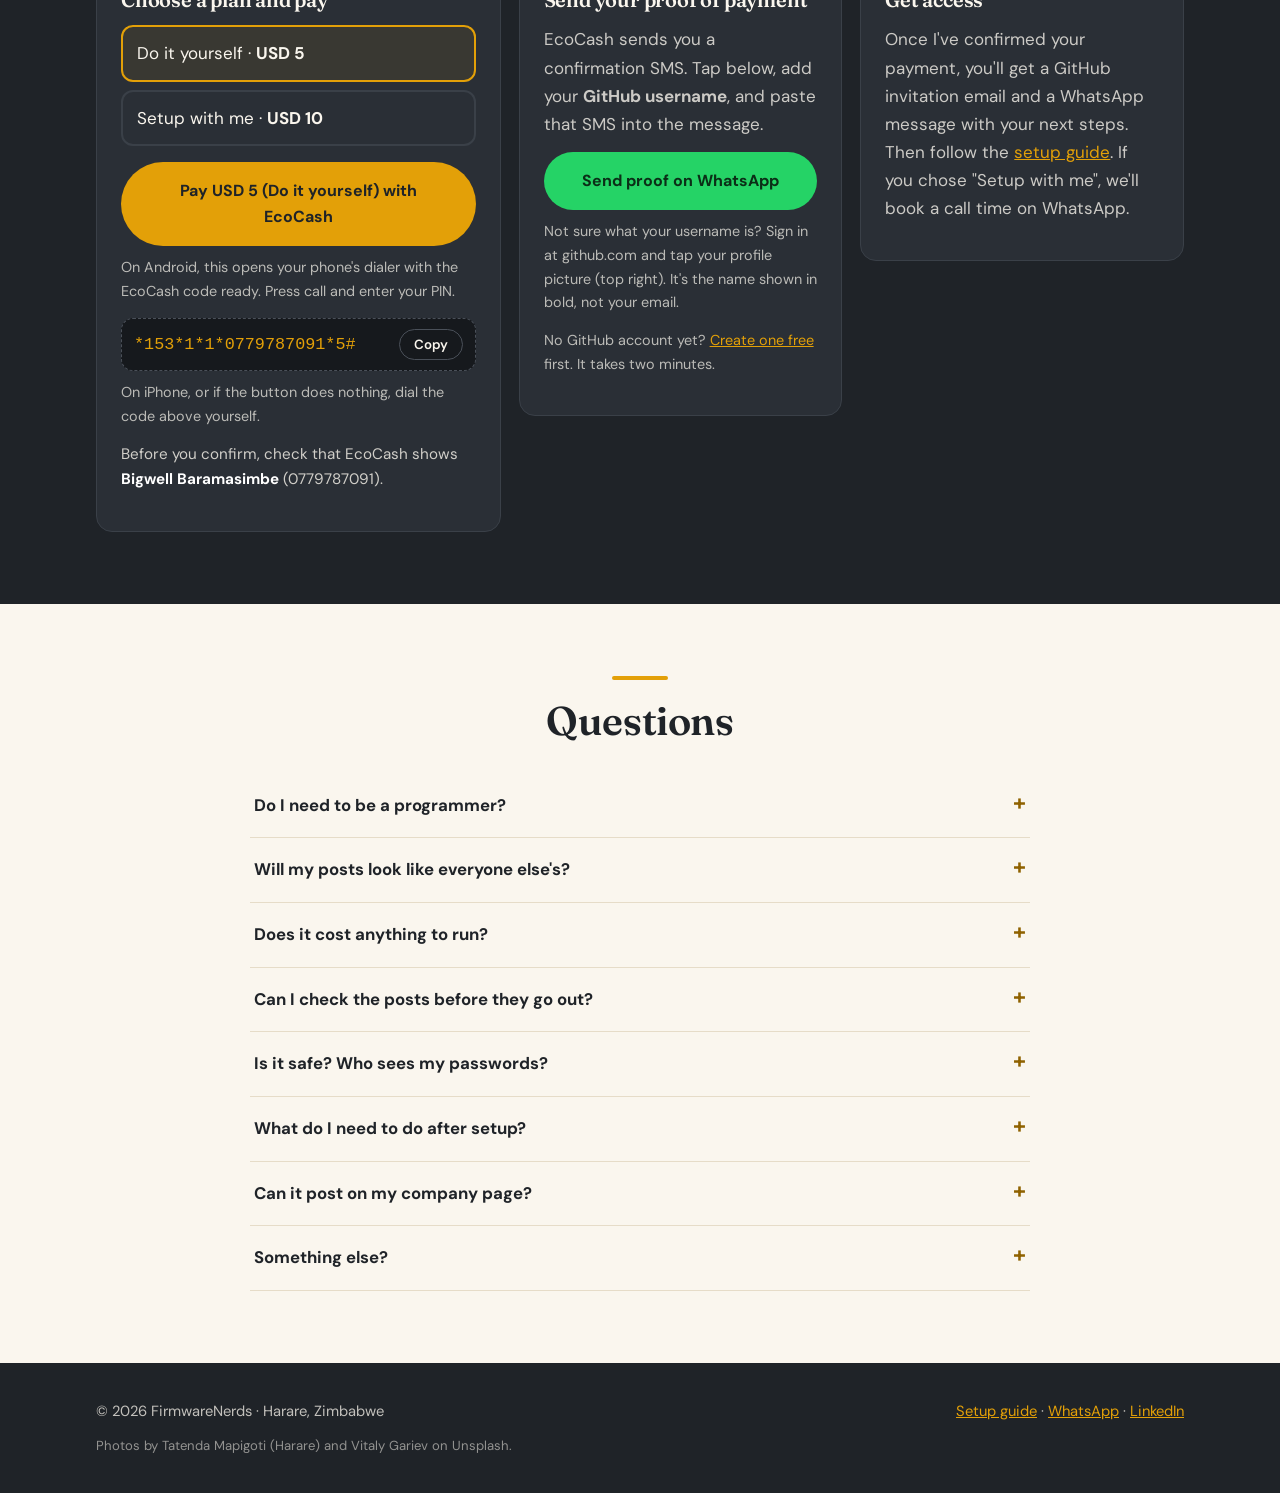
==== commit e9fa30d7: "Explain where buyers find their GitHub username Co-Authored-By: Claude Opus 5.5 <noreply@anthropic.c" ====
--- a/index.html
+++ b/index.html
@@ -201,6 +201,7 @@
           <h3>Send your proof of payment</h3>
           <p class="muted">EcoCash sends you a confirmation SMS. Tap below, add your <b>GitHub username</b>, and paste that SMS into the message.</p>
           <a id="send-proof" class="btn btn-whatsapp btn-block" href="#" target="_blank" rel="noopener">Send proof on WhatsApp</a>
+          <p class="note">Not sure what your username is? Sign in at github.com and tap your profile picture (top right). It's the name shown in bold, not your email.</p>
           <p class="note">No GitHub account yet? <a href="https://github.com/signup" target="_blank" rel="noopener">Create one free</a> first. It takes two minutes.</p>
         </div>
 
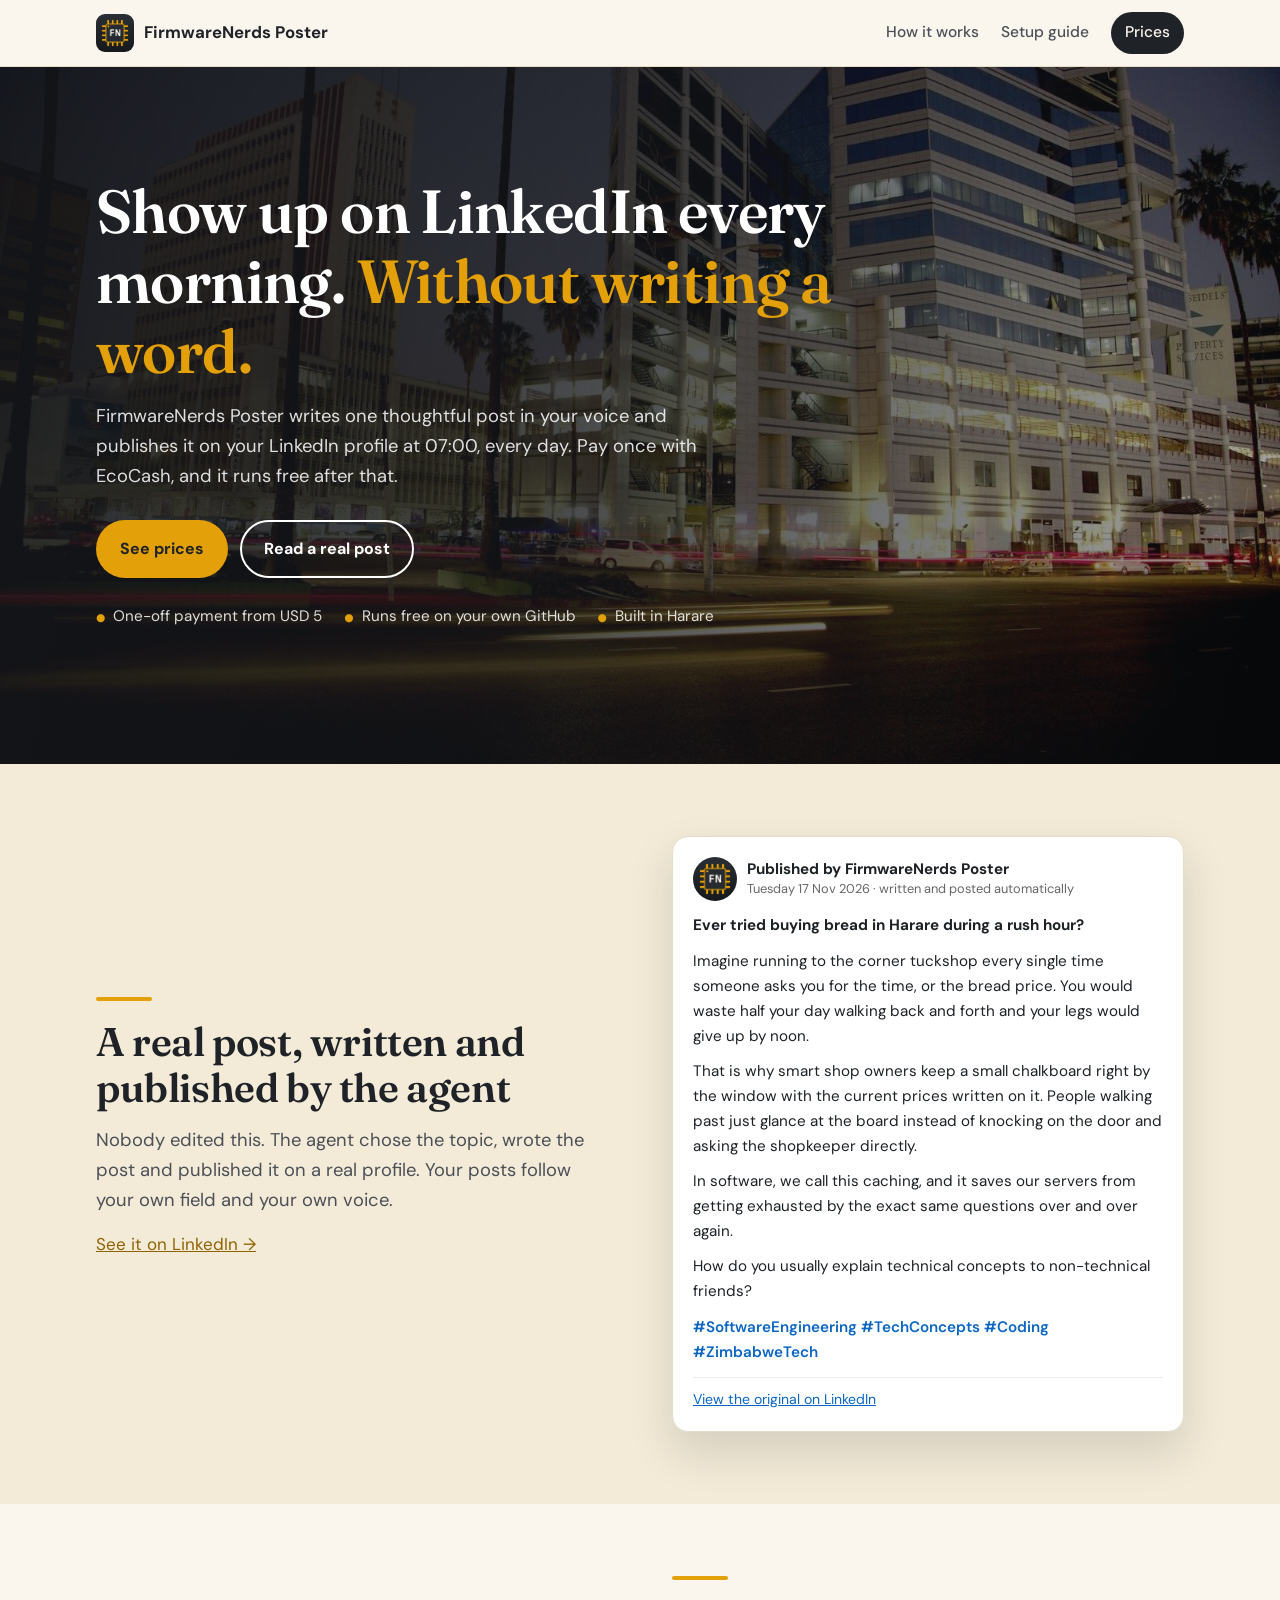
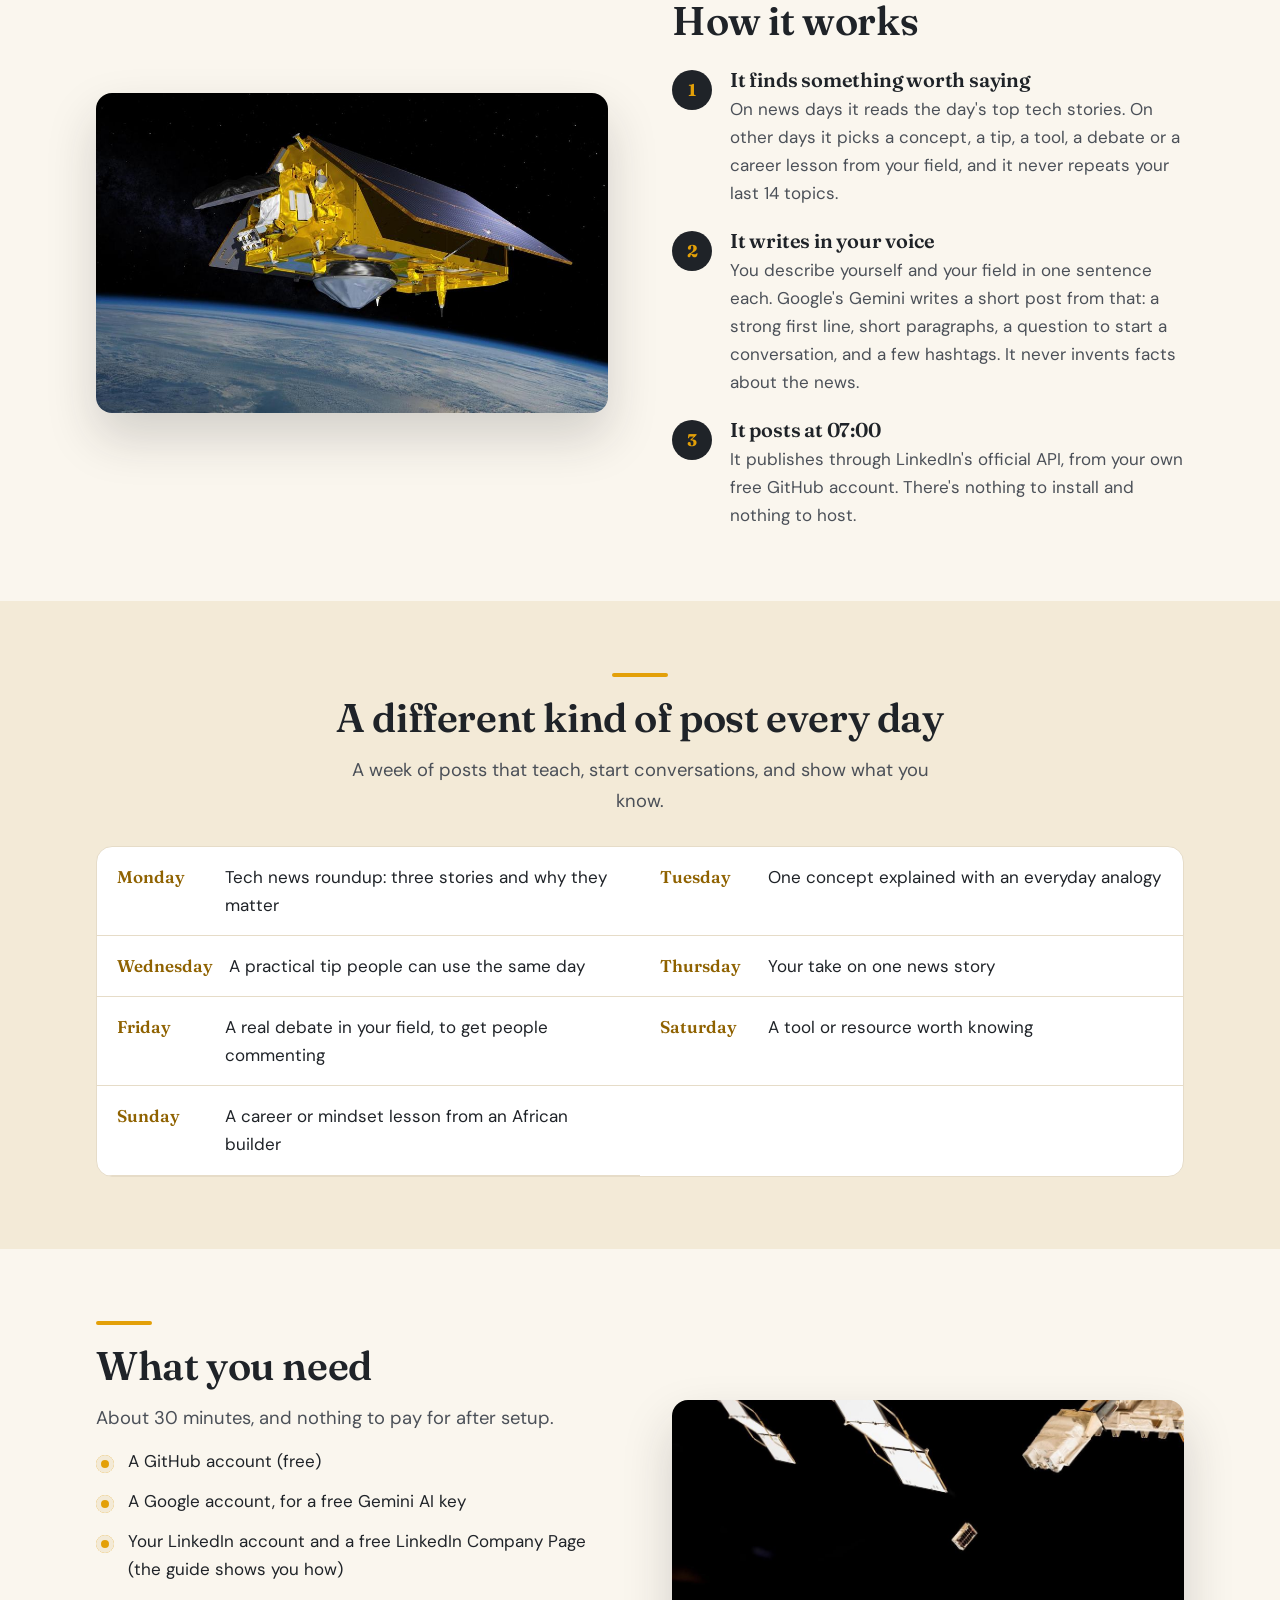
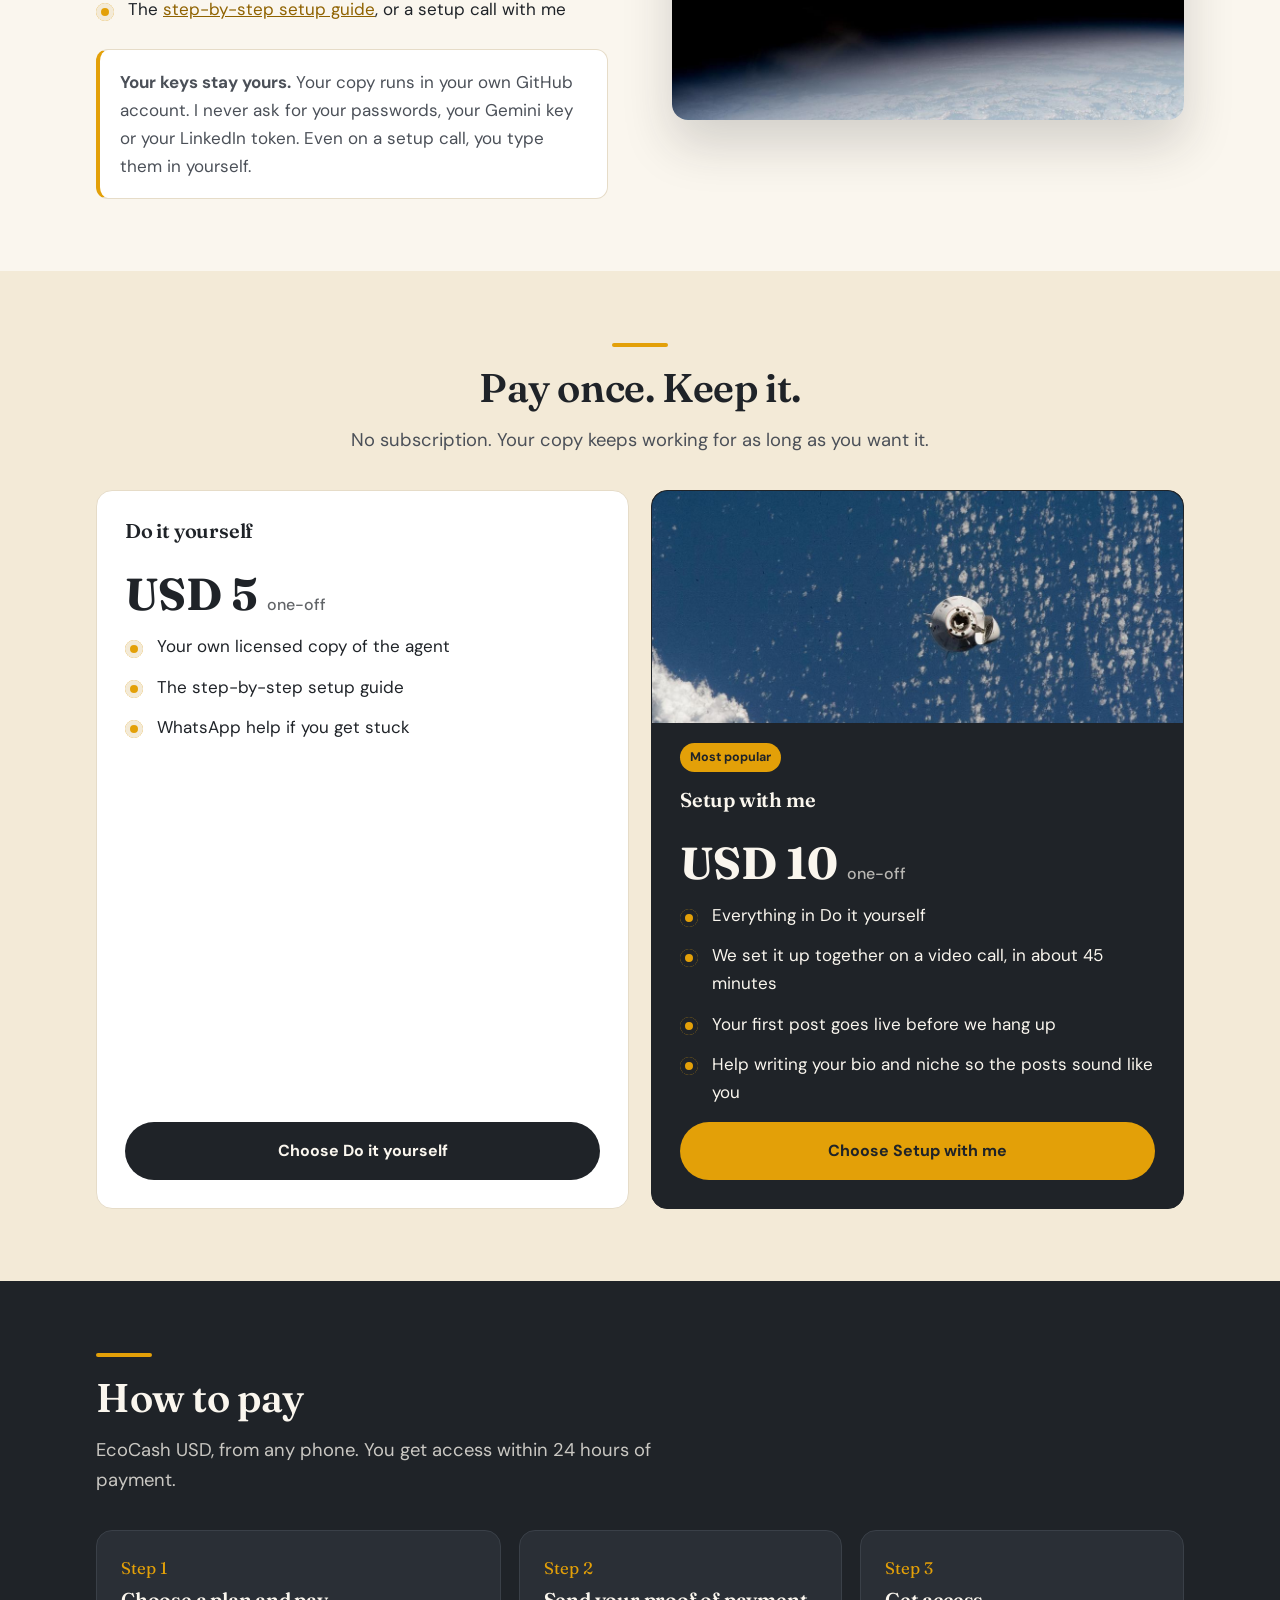
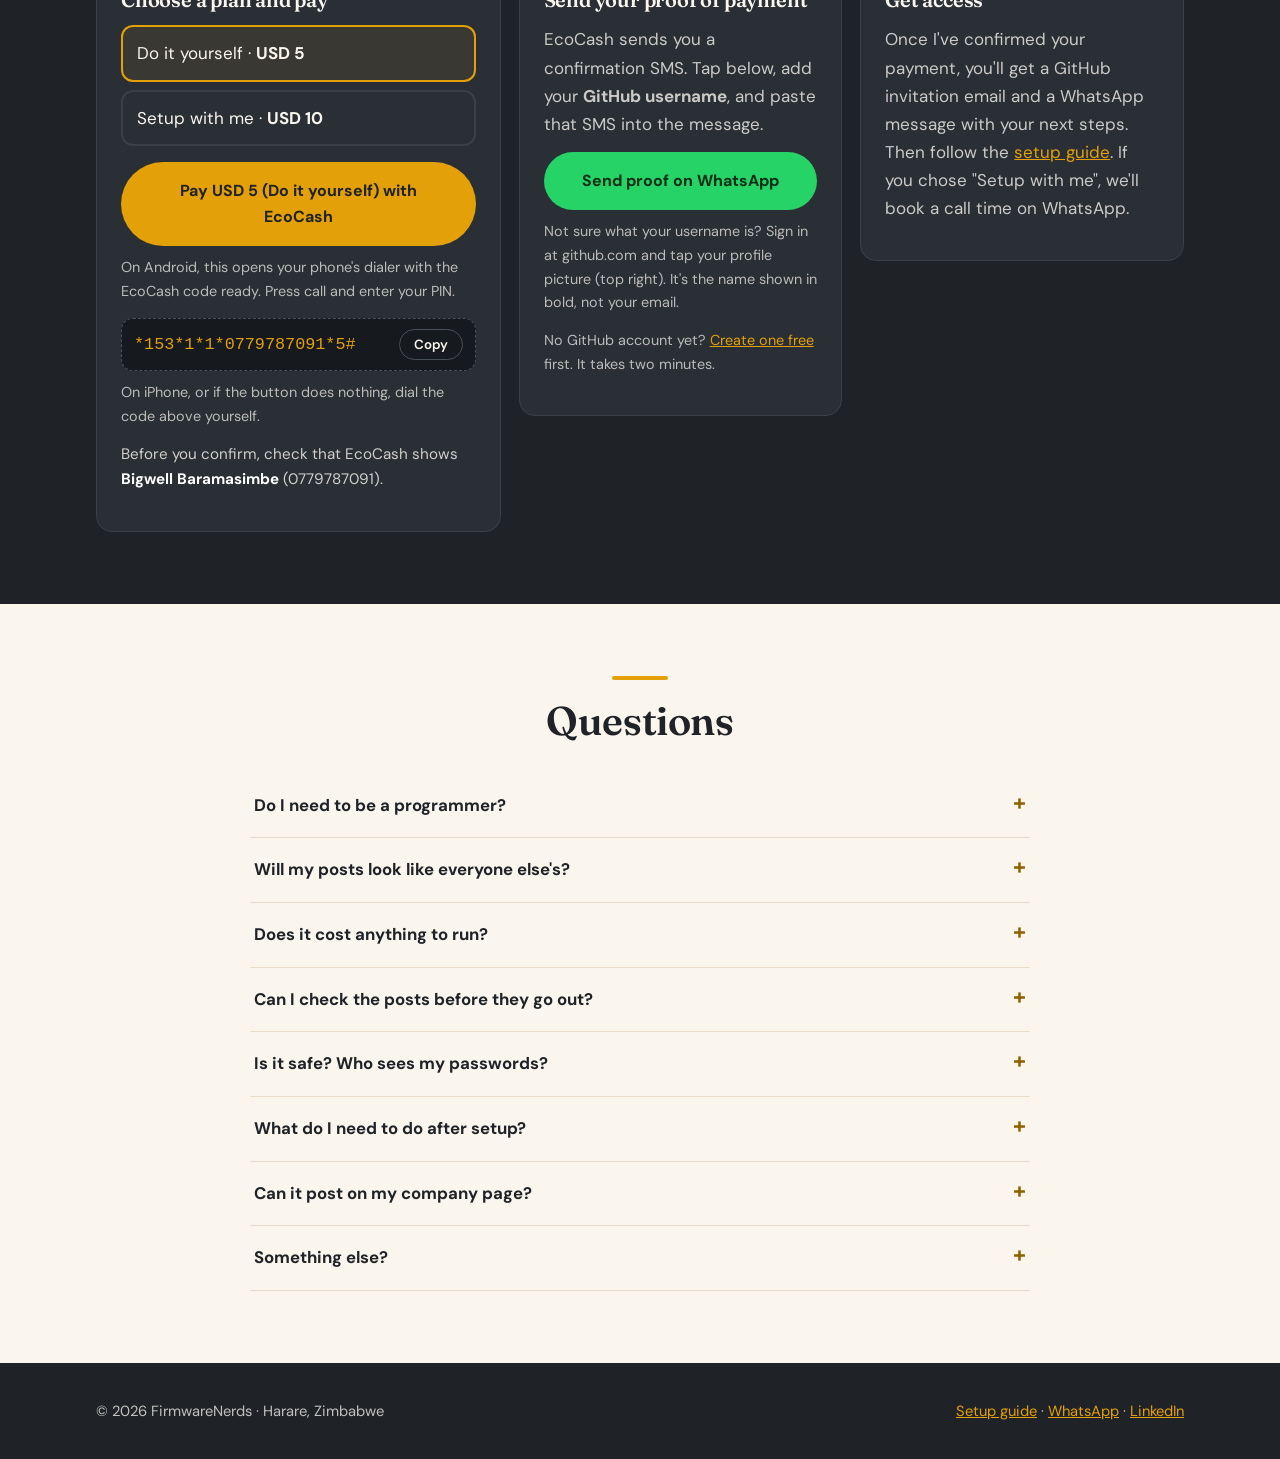
==== commit b4984074: "Replace people photos with NASA spacecraft images; remove photo credits Co-Authored-By: Claude Opus " ====
--- a/index.html
+++ b/index.html
@@ -76,7 +76,7 @@
 
   <section id="how">
     <div class="wrap split">
-      <div class="photo"><img src="assets/img/how-it-works.jpg" alt="A man smiling while working on his laptop in a café" loading="lazy"></div>
+      <div class="photo"><img src="assets/img/how-it-works.jpg" alt="A gold satellite orbiting above the Earth" loading="lazy"></div>
       <div>
         <div class="rule"></div>
         <h2>How it works</h2>
@@ -119,7 +119,7 @@
 
   <section>
     <div class="wrap split reverse">
-      <div class="photo"><img src="assets/img/what-you-need.jpg" alt="Hands typing on a laptop" loading="lazy"></div>
+      <div class="photo"><img src="assets/img/what-you-need.jpg" alt="A small CubeSat satellite released into orbit above the Earth" loading="lazy"></div>
       <div>
         <div class="rule"></div>
         <h2>What you need</h2>
@@ -156,7 +156,7 @@
           <a class="btn btn-dark btn-block" href="#pay" data-choose="diy">Choose Do it yourself</a>
         </div>
         <div class="price-card featured">
-          <div class="price-photo"><img src="assets/img/setup-call.jpg" alt="A smiling woman at her laptop, ready for a video call" loading="lazy"></div>
+          <div class="price-photo"><img src="assets/img/setup-call.jpg" alt="A spacecraft approaching the space station to dock" loading="lazy"></div>
           <span class="tag">Most popular</span>
           <h3>Setup with me</h3>
           <div class="price"><span data-price="setup"></span> <small>one-off</small></div>
@@ -261,9 +261,7 @@
 <footer class="site-footer">
   <div class="wrap">
     <span>© <span id="year"></span> FirmwareNerds · Harare, Zimbabwe</span>
-    <span><a href="setup.html">Setup guide</a> · <a data-whatsapp-help href="#" target="_blank" rel="noopener">WhatsApp</a> · <a href="https://www.linkedin.com/company/145455472/" target="_blank" rel="noopener">LinkedIn</a></span>
-    <span class="credits">Photos by Tatenda Mapigoti (Harare) and Vitaly Gariev on Unsplash.</span>
-  </div>
+    <span><a href="setup.html">Setup guide</a> · <a data-whatsapp-help href="#" target="_blank" rel="noopener">WhatsApp</a> · <a href="https://www.linkedin.com/company/145455472/" target="_blank" rel="noopener">LinkedIn</a></span>  </div>
 </footer>
 
 <script src="config.js"></script>
--- a/assets/style.css
+++ b/assets/style.css
@@ -126,7 +126,7 @@
 .price-card.featured .checklist li::before { box-shadow: inset 0 0 0 5px var(--charcoal); }
 .price-card .checklist { flex: 1; align-content: start; }
 .price-photo { margin: -28px -28px 4px; border-radius: var(--radius) var(--radius) 0 0; overflow: hidden; }
-.price-photo img { width: 100%; aspect-ratio: 16 / 7; object-fit: cover; object-position: center 30%; }
+.price-photo img { width: 100%; aspect-ratio: 16 / 7; object-fit: cover; object-position: center 58%; }
 .price { font-family: var(--serif); font-size: 2.8rem; font-weight: 700; line-height: 1; }
 .price small { font-family: var(--sans); font-size: 1rem; font-weight: 500; opacity: .7; }
 .tag { align-self: flex-start; font-size: .78rem; font-weight: 700; background: var(--gold); color: var(--charcoal); padding: 4px 10px; border-radius: 999px; }
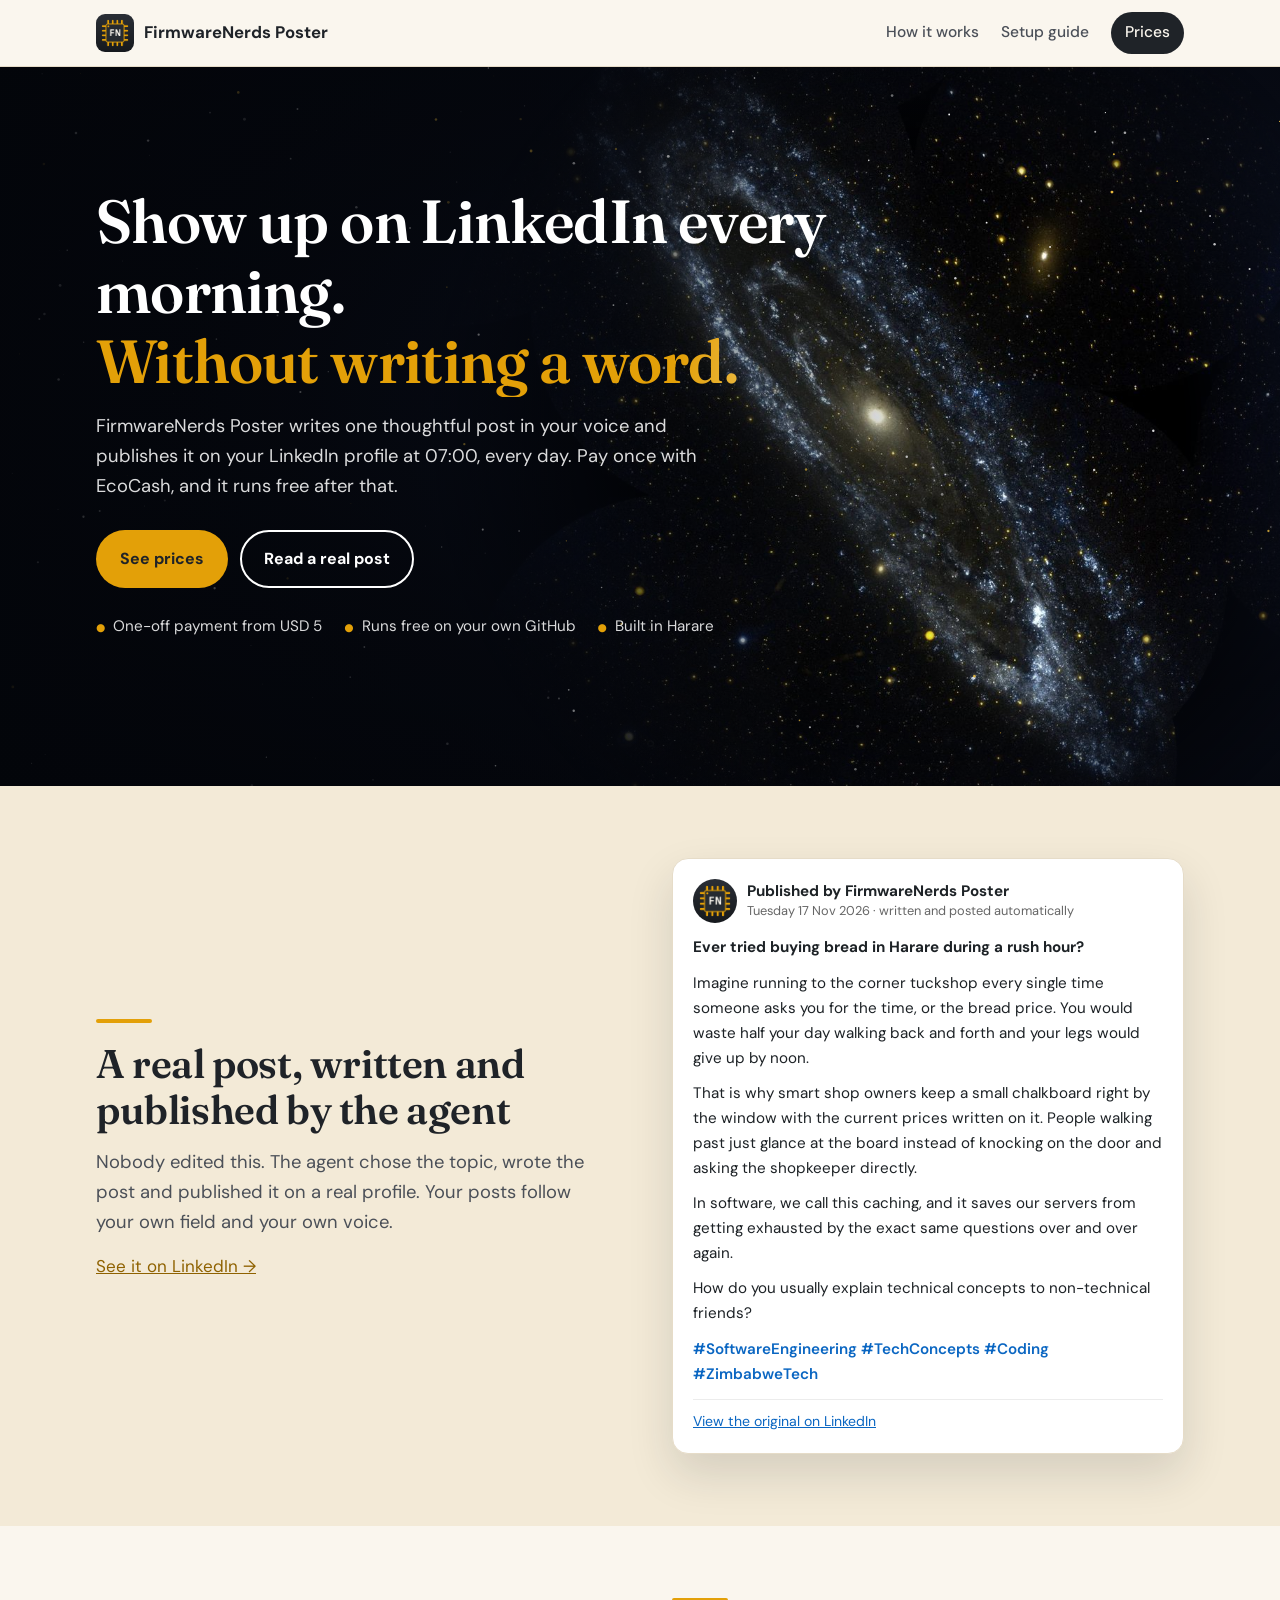
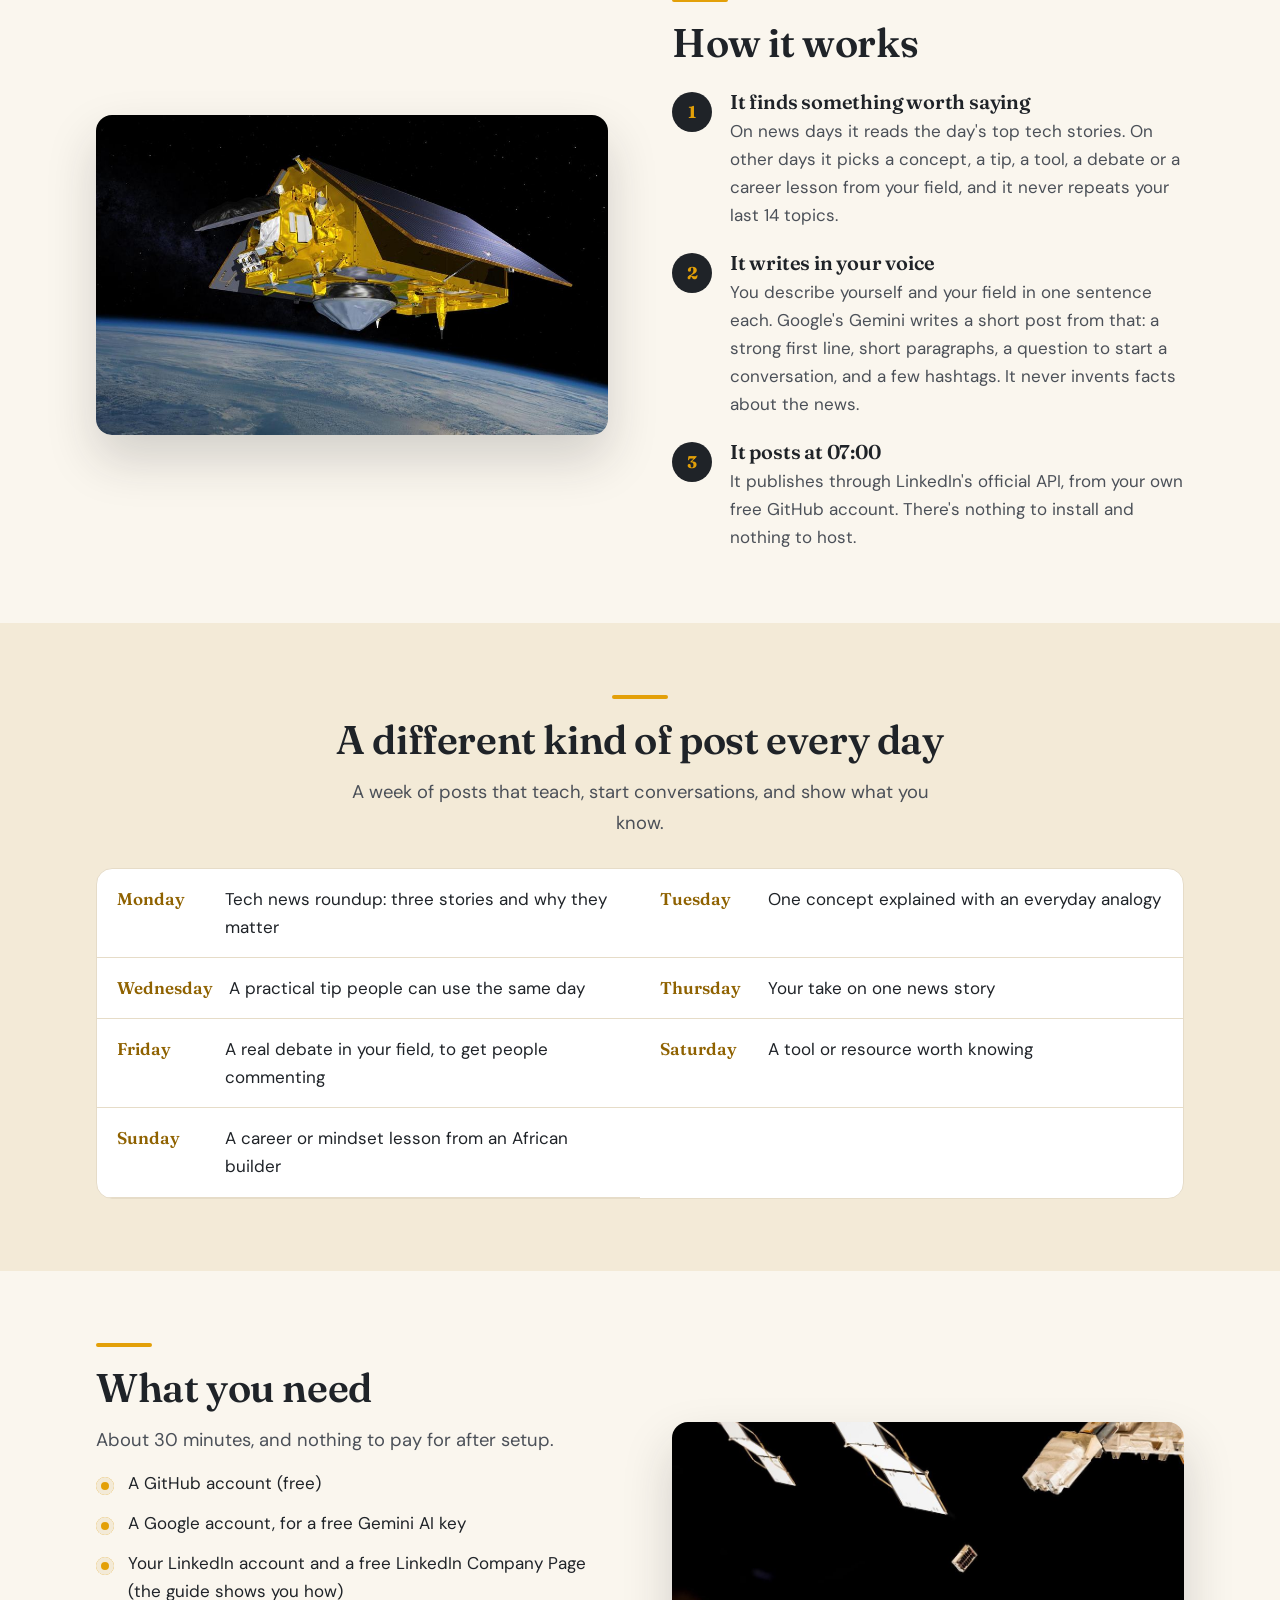
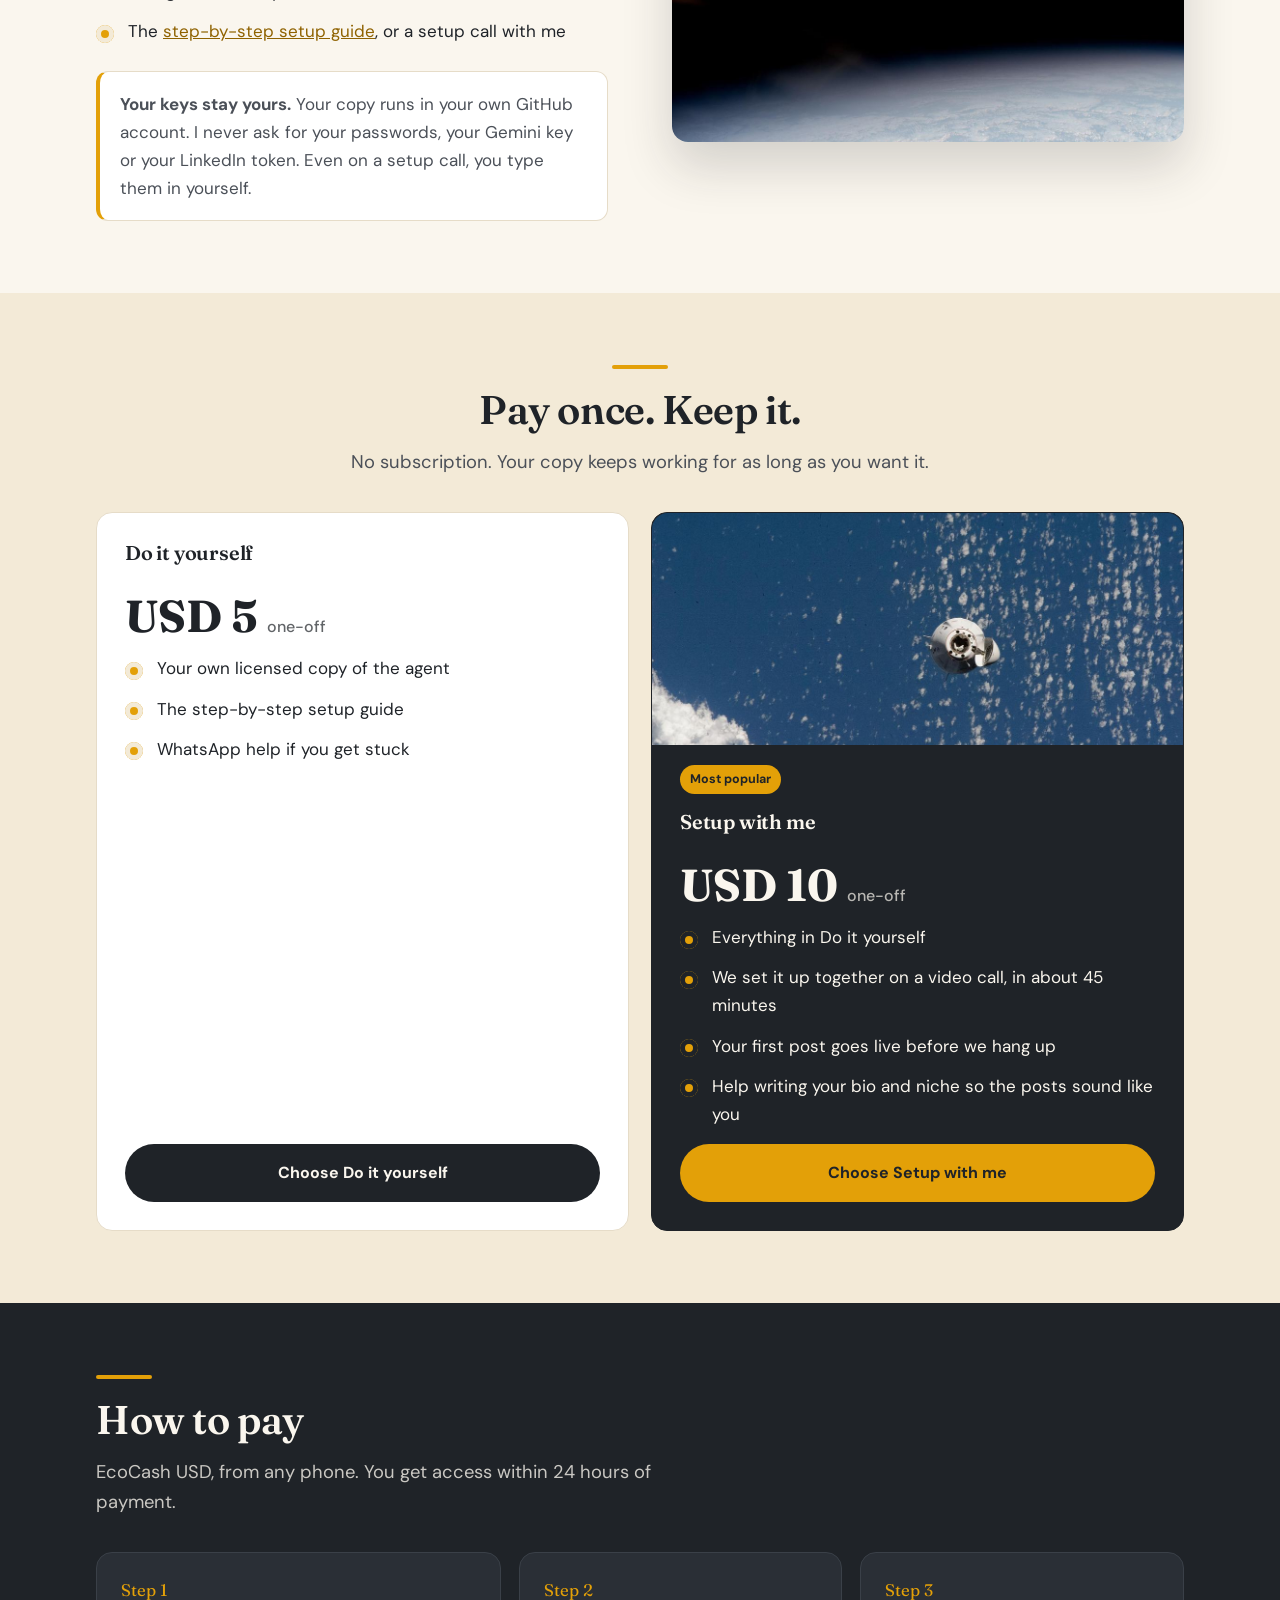
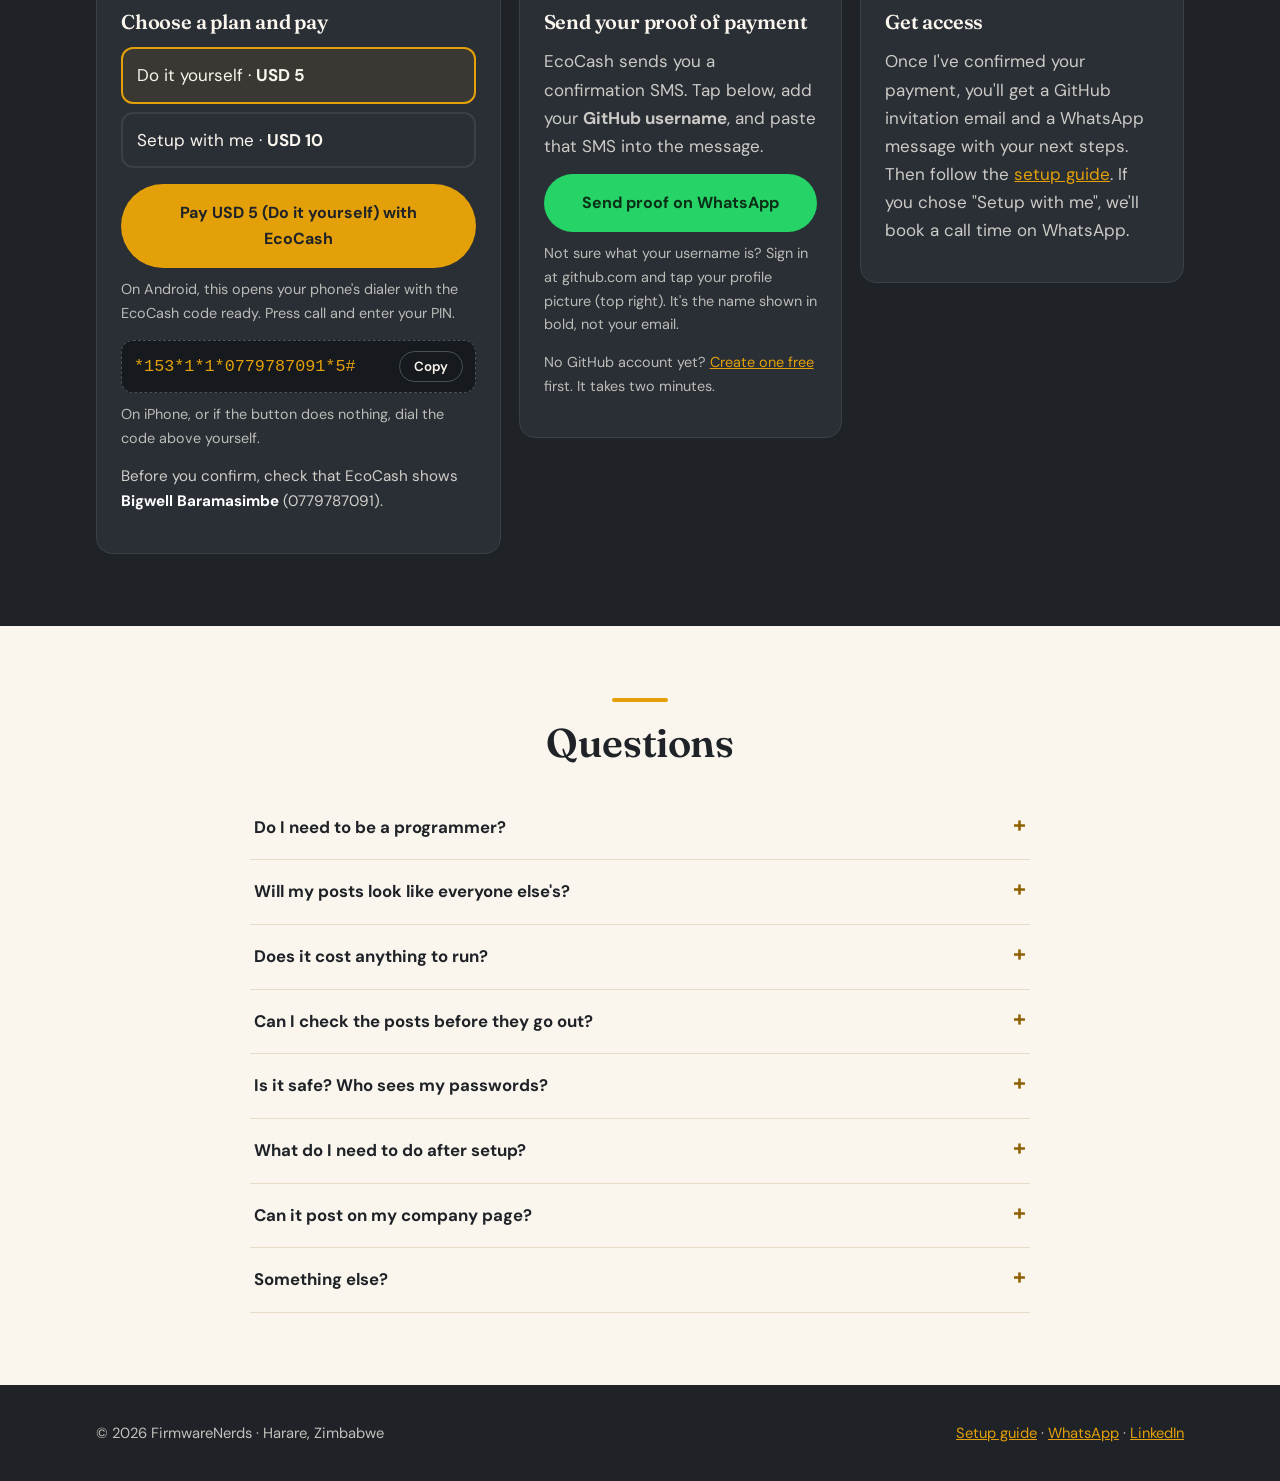
==== commit a0d30396: "Animated galaxy hero: drifting Andromeda, twinkling and shooting stars, word-by-word headline Replac" ====
--- a/index.html
+++ b/index.html
@@ -7,7 +7,7 @@
   <meta name="description" content="Show up on LinkedIn every morning without writing a word. FirmwareNerds Poster writes and publishes one post a day in your voice. Pay once with EcoCash.">
   <meta property="og:title" content="FirmwareNerds Poster: show up on LinkedIn every morning">
   <meta property="og:description" content="Writes and publishes one LinkedIn post a day in your voice. Built in Harare. Pay once with EcoCash.">
-  <meta property="og:image" content="https://bigwellbara.github.io/firmwarenerds-poster/assets/img/hero-harare.jpg">
+  <meta property="og:image" content="https://bigwellbara.github.io/firmwarenerds-poster/assets/img/galaxy.jpg">
   <meta name="theme-color" content="#1f2328">
   <link rel="icon" href="assets/logo.png">
   <link rel="preconnect" href="https://fonts.googleapis.com">
@@ -30,8 +30,12 @@
 
 <main>
   <section class="hero">
-    <div class="wrap">
-      <h1>Show up on LinkedIn every morning. <em>Without writing a word.</em></h1>
+    <div class="hero-sky" aria-hidden="true">
+      <img class="galaxy" src="assets/img/galaxy.jpg" alt="">
+      <canvas class="stars"></canvas>
+    </div>
+    <div class="wrap hero-content">
+      <h1 class="hero-title">Show up on LinkedIn every morning. <em class="shimmer">Without writing a word.</em></h1>
       <p class="lead">FirmwareNerds Poster writes one thoughtful post in your voice and publishes it on your LinkedIn profile at 07:00, every day. Pay once with EcoCash, and it runs free after that.</p>
       <div class="actions">
         <a class="btn btn-primary" href="#pricing">See prices</a>
@@ -266,5 +270,6 @@
 
 <script src="config.js"></script>
 <script src="assets/site.js"></script>
+<script src="assets/sky.js"></script>
 </body>
 </html>
--- a/assets/style.css
+++ b/assets/style.css
@@ -67,16 +67,73 @@
 .btn-block { width: 100%; }
 .actions { display: flex; flex-wrap: wrap; gap: 12px; margin-top: 28px; }
 
-/* Hero: Harare at night */
+/* Hero: animated galaxy */
 .hero {
-  position: relative; color: #fff; padding: 110px 0 120px;
-  background:
-    linear-gradient(100deg, rgba(20, 22, 26, .92) 0%, rgba(20, 22, 26, .78) 45%, rgba(20, 22, 26, .35) 100%),
-    url("img/hero-harare.jpg") center 60% / cover no-repeat;
+  position: relative; overflow: hidden; color: #fff; padding: 120px 0 132px;
+  background: radial-gradient(ellipse at 78% 45%, #0f1830 0%, #070a13 55%, #03050a 100%);
+}
+.hero-sky { position: absolute; inset: 0; pointer-events: none; }
+.hero-sky::after {           /* keeps the text side readable */
+  content: ""; position: absolute; inset: 0;
+  background: linear-gradient(90deg, rgba(3, 5, 10, .88) 0%, rgba(3, 5, 10, .6) 42%, rgba(3, 5, 10, 0) 78%);
+}
+.galaxy {
+  position: absolute; top: 50%; right: -10%; width: min(980px, 82vw); max-width: none;
+  transform: translateY(-50%);
+  -webkit-mask-image: radial-gradient(circle at center, #000 38%, transparent 70%);
+          mask-image: radial-gradient(circle at center, #000 38%, transparent 70%);
+  animation: galaxy-drift 70s ease-in-out infinite alternate;
+}
+@keyframes galaxy-drift {
+  from { transform: translateY(-50%) scale(1) rotate(0deg); }
+  to   { transform: translateY(-52%) scale(1.14) rotate(8deg); }
+}
+.stars { position: absolute; inset: 0; width: 100%; height: 100%; }
+.hero-content { position: relative; z-index: 2; }
+@media (max-width: 760px) {
+  .galaxy { right: -50%; top: 42%; width: 150vw; opacity: .95; }
+  .hero-sky::after { background: linear-gradient(180deg, rgba(3, 5, 10, .25) 0%, rgba(3, 5, 10, .55) 45%, rgba(3, 5, 10, .75) 100%); }
 }
 .hero .lead { color: rgba(255, 255, 255, .86); }
 .hero h1 { max-width: 760px; }
 .hero h1 em { font-style: normal; color: var(--gold); }
+
+/* Hero text animation */
+.word { display: inline-block; opacity: 0; transform: translateY(18px); filter: blur(6px);
+  animation: rise .7s cubic-bezier(.2, .7, .2, 1) forwards; animation-delay: calc(var(--i) * 75ms + 150ms); }
+@keyframes rise { to { opacity: 1; transform: none; filter: none; } }
+.shimmer {
+  display: inline-block; opacity: 0;
+  background: linear-gradient(100deg, var(--gold) 0%, var(--gold) 35%, #fff4cc 50%, var(--gold) 65%, var(--gold) 100%);
+  background-size: 260% 100%; -webkit-background-clip: text; background-clip: text; color: transparent !important;
+  animation: rise .9s cubic-bezier(.2, .7, .2, 1) .75s forwards, shimmer 5s linear 1.6s infinite;
+}
+@keyframes shimmer { from { background-position: 100% 0; } to { background-position: -160% 0; } }
+.hero .lead, .hero .actions, .hero .hero-points { opacity: 0; animation: rise .8s ease forwards; }
+.hero .lead { animation-delay: 1.1s; }
+.hero .actions { animation-delay: 1.3s; }
+.hero .hero-points { animation-delay: 1.5s; }
+.hero .btn-primary { animation: glow 2.8s ease-in-out 2.4s infinite; }
+@keyframes glow {
+  0%, 100% { box-shadow: 0 0 0 0 rgba(227, 160, 8, .55); }
+  50%      { box-shadow: 0 0 0 10px rgba(227, 160, 8, 0); }
+}
+
+/* Safety net: after the intro, text is always visible even if an animation didn't run */
+.hero-done .word, .hero-done .shimmer, .hero-done .lead, .hero-done .actions, .hero-done .hero-points {
+  opacity: 1 !important; transform: none !important; filter: none !important;
+}
+
+/* Fade-up as sections scroll into view (only when JS is running) */
+.js-anim .reveal { opacity: 0; transform: translateY(26px); transition: opacity .8s ease, transform .8s cubic-bezier(.2, .7, .2, 1); }
+.js-anim .reveal.in { opacity: 1; transform: none; }
+
+@media (prefers-reduced-motion: reduce) {
+  .galaxy, .word, .shimmer, .hero .lead, .hero .actions, .hero .hero-points, .hero .btn-primary { animation: none !important; }
+  .word, .hero .lead, .hero .actions, .hero .hero-points { opacity: 1; transform: none; filter: none; }
+  .shimmer { opacity: 1; background: none; color: var(--gold) !important; }
+  .js-anim .reveal { opacity: 1; transform: none; transition: none; }
+}
 .hero-points { display: flex; flex-wrap: wrap; gap: 10px 22px; margin-top: 26px; padding: 0; list-style: none; color: rgba(255, 255, 255, .85); font-size: .95rem; }
 .hero-points li::before { content: "●"; color: var(--gold); margin-right: 8px; font-size: .7em; vertical-align: middle; }
 
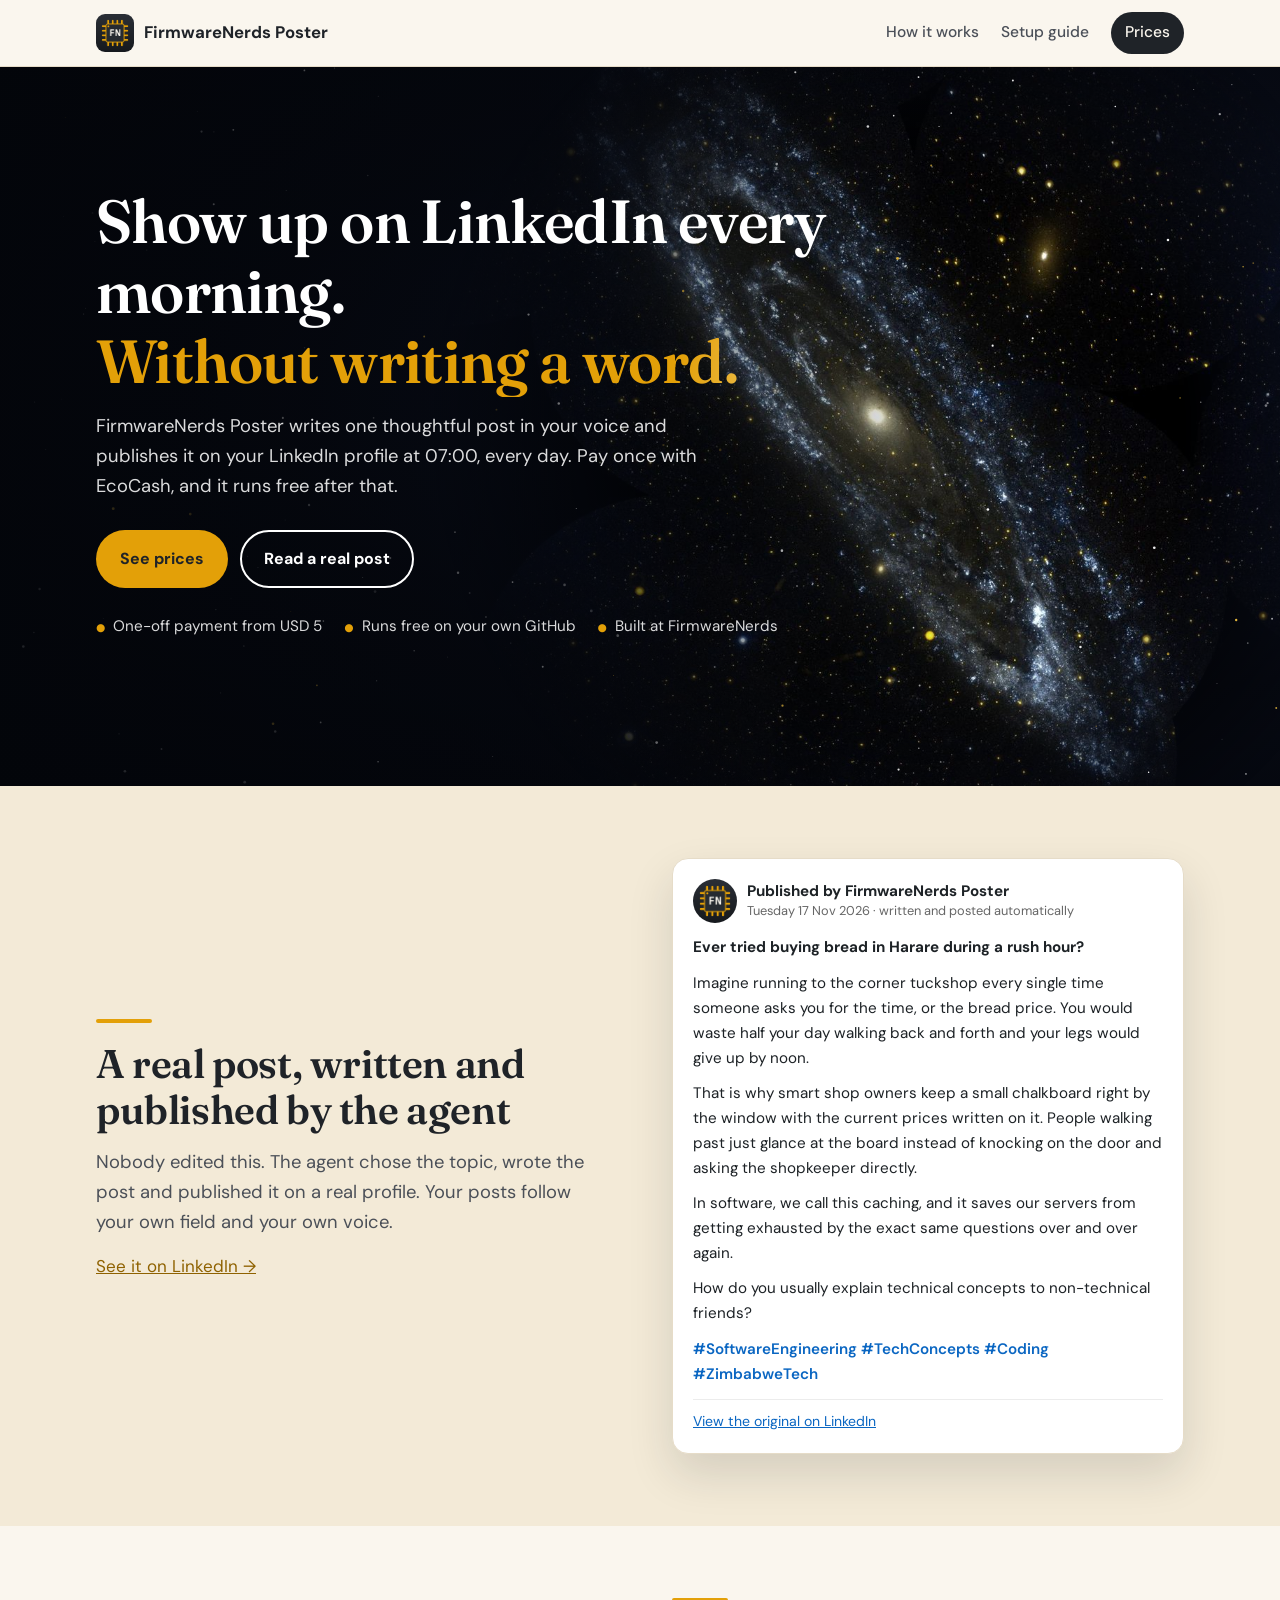
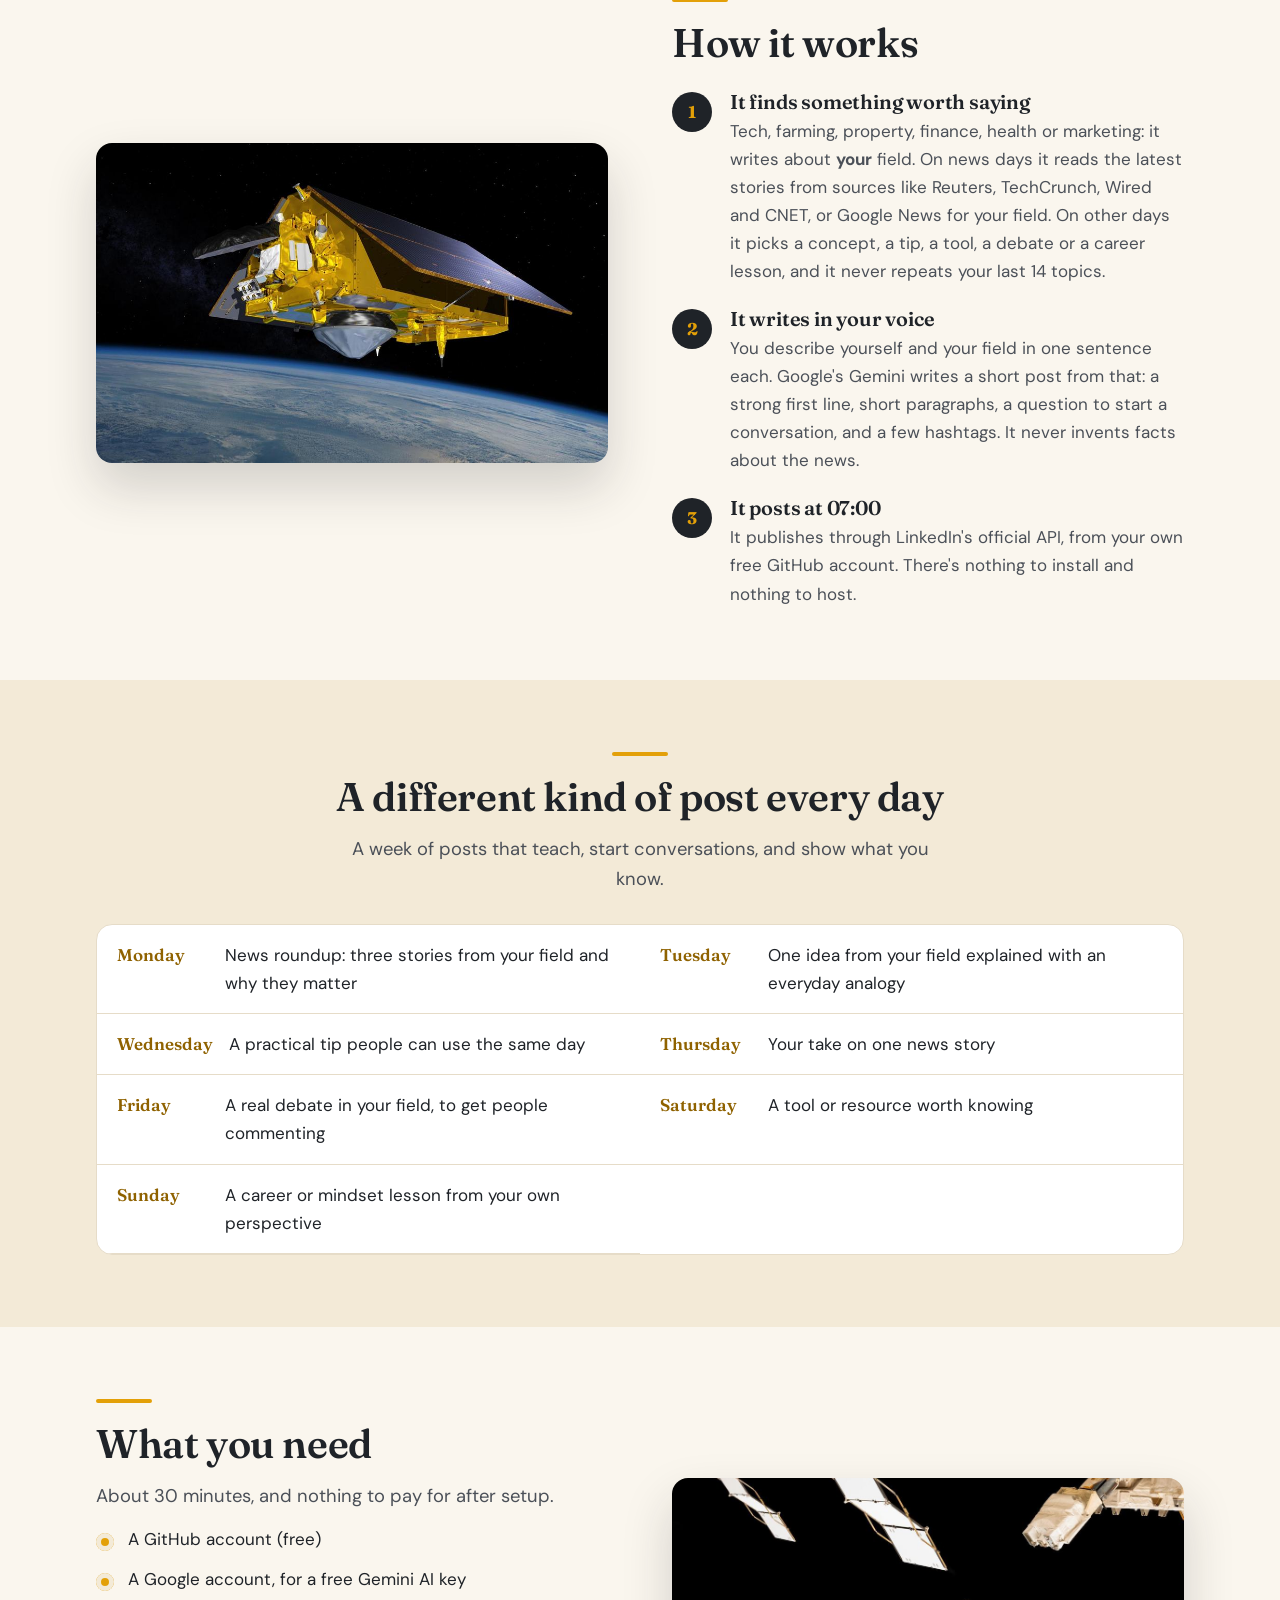
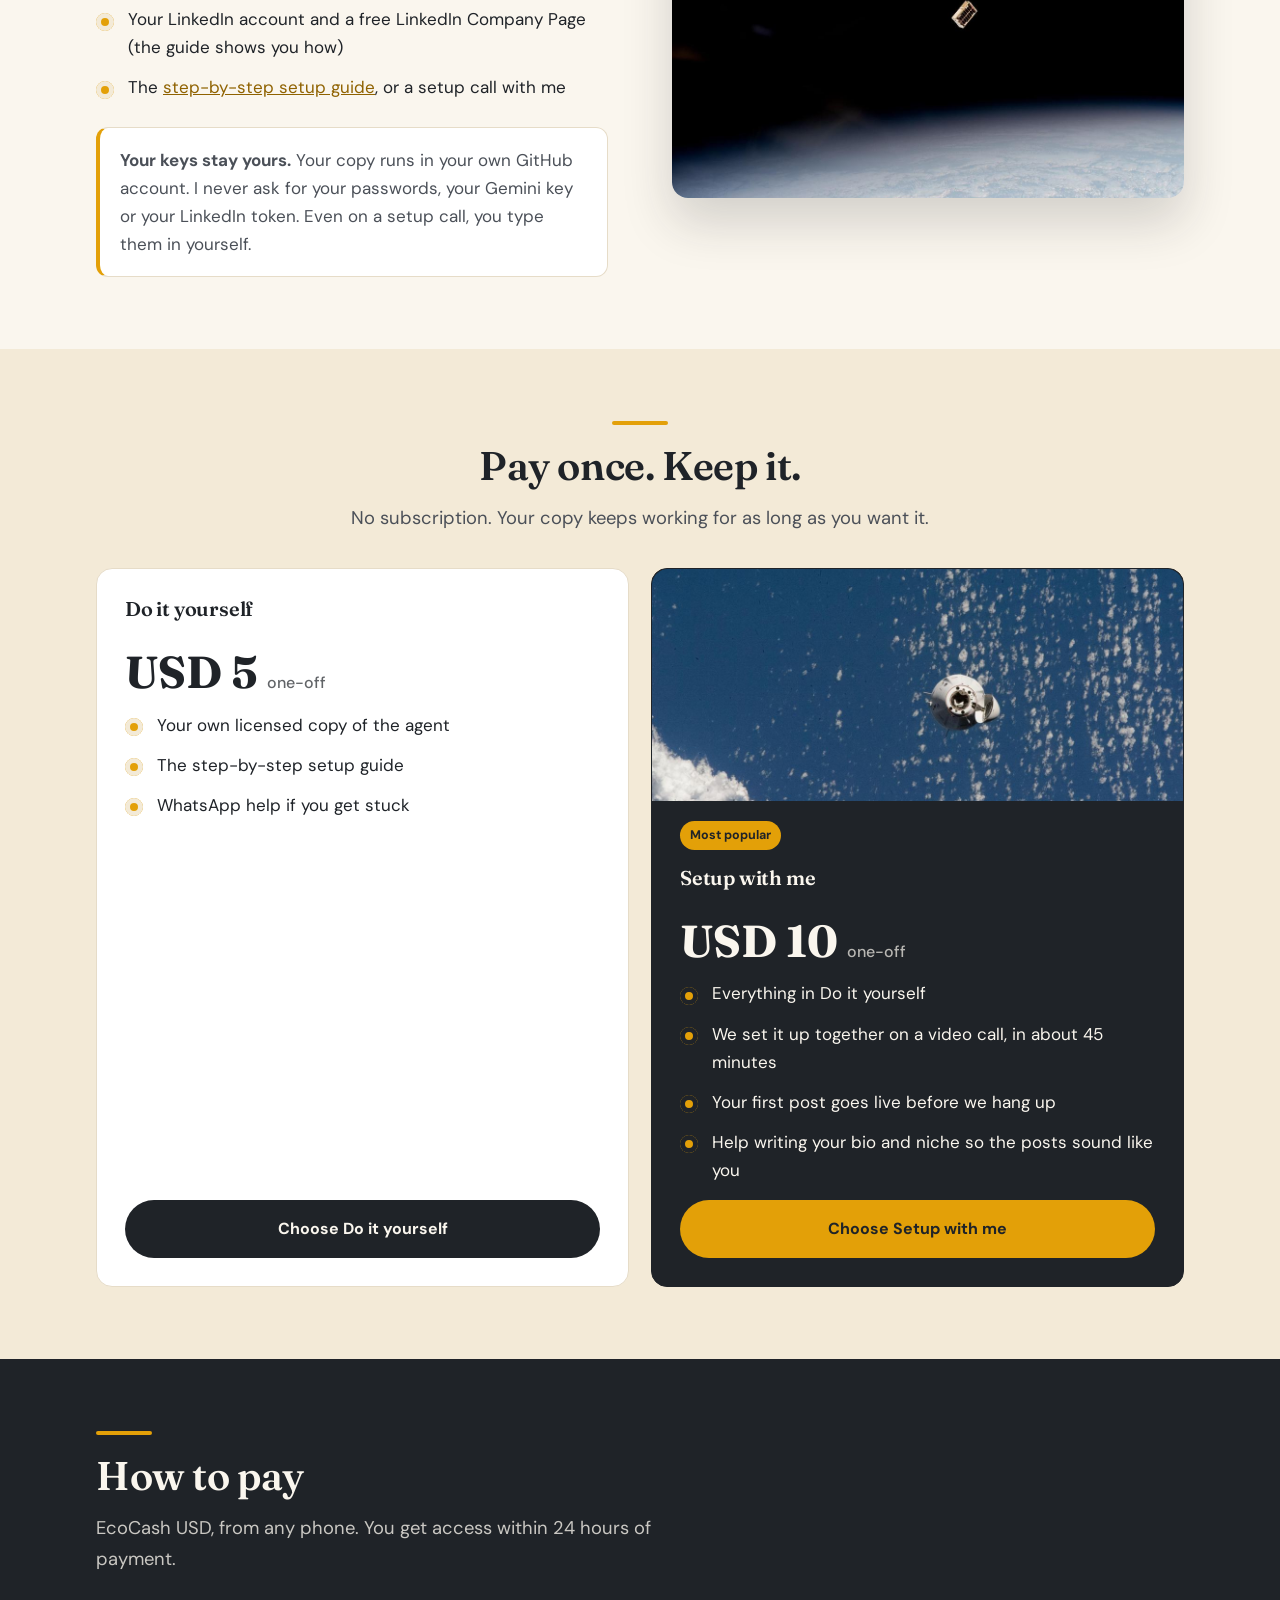
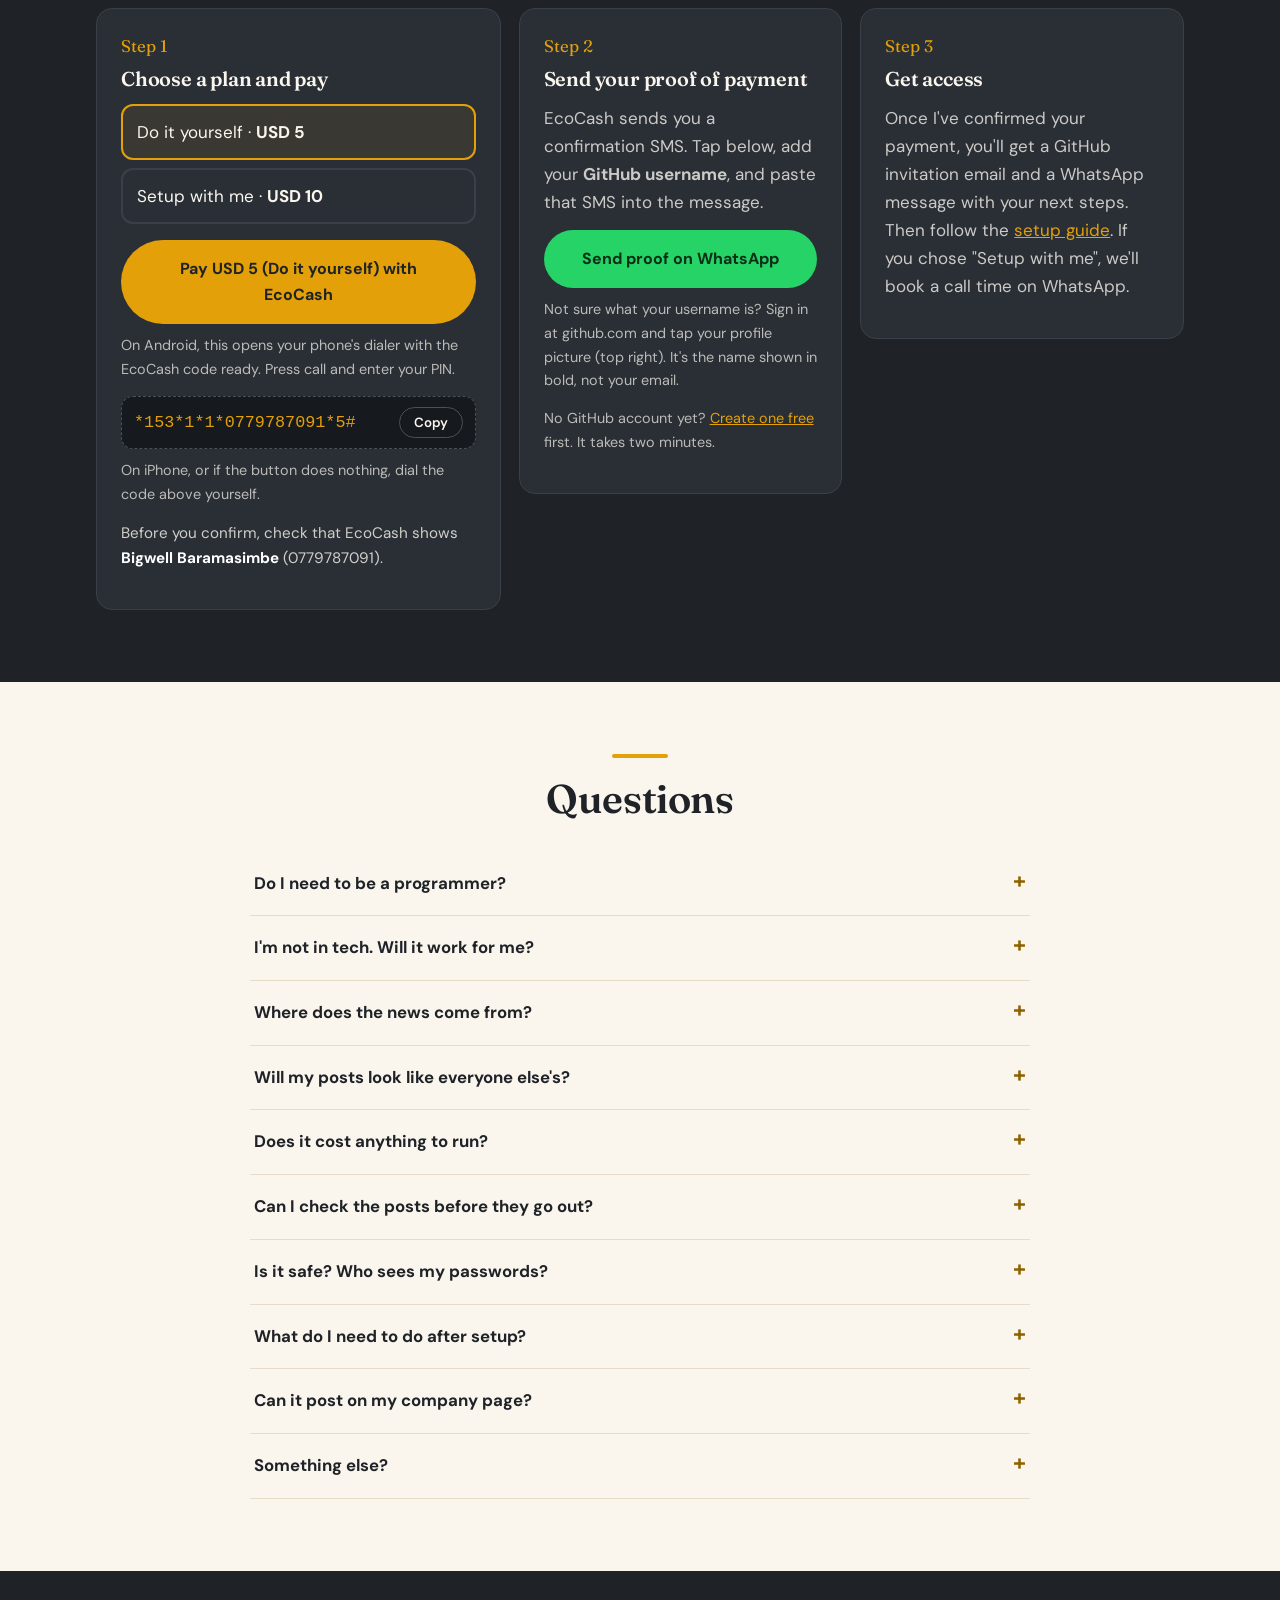
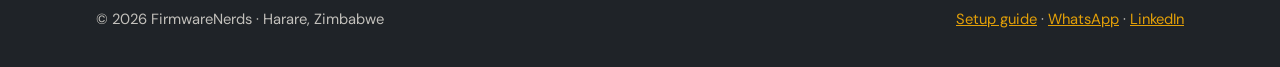
==== commit 75aa02a7: "Built at FirmwareNerds; works for any field; explain news sources Co-Authored-By: Claude Opus 5.5 <n" ====
--- a/index.html
+++ b/index.html
@@ -6,7 +6,7 @@
   <title>FirmwareNerds Poster</title>
   <meta name="description" content="Show up on LinkedIn every morning without writing a word. FirmwareNerds Poster writes and publishes one post a day in your voice. Pay once with EcoCash.">
   <meta property="og:title" content="FirmwareNerds Poster: show up on LinkedIn every morning">
-  <meta property="og:description" content="Writes and publishes one LinkedIn post a day in your voice. Built in Harare. Pay once with EcoCash.">
+  <meta property="og:description" content="Writes and publishes one LinkedIn post a day about your field, in your voice. Built at FirmwareNerds. Pay once with EcoCash.">
   <meta property="og:image" content="https://bigwellbara.github.io/firmwarenerds-poster/assets/img/galaxy.jpg">
   <meta name="theme-color" content="#1f2328">
   <link rel="icon" href="assets/logo.png">
@@ -44,7 +44,7 @@
       <ul class="hero-points">
         <li>One-off payment from <span data-price="diy"></span></li>
         <li>Runs free on your own GitHub</li>
-        <li>Built in Harare</li>
+        <li>Built at FirmwareNerds</li>
       </ul>
     </div>
   </section>
@@ -87,7 +87,7 @@
         <ol class="steps">
           <li>
             <h3>It finds something worth saying</h3>
-            <p>On news days it reads the day's top tech stories. On other days it picks a concept, a tip, a tool, a debate or a career lesson from your field, and it never repeats your last 14 topics.</p>
+            <p>Tech, farming, property, finance, health or marketing: it writes about <b>your</b> field. On news days it reads the latest stories from sources like Reuters, TechCrunch, Wired and CNET, or Google News for your field. On other days it picks a concept, a tip, a tool, a debate or a career lesson, and it never repeats your last 14 topics.</p>
           </li>
           <li>
             <h3>It writes in your voice</h3>
@@ -110,13 +110,13 @@
         <p class="lead">A week of posts that teach, start conversations, and show what you know.</p>
       </div>
       <div class="week">
-        <div class="day"><b>Monday</b><span>Tech news roundup: three stories and why they matter</span></div>
-        <div class="day"><b>Tuesday</b><span>One concept explained with an everyday analogy</span></div>
+        <div class="day"><b>Monday</b><span>News roundup: three stories from your field and why they matter</span></div>
+        <div class="day"><b>Tuesday</b><span>One idea from your field explained with an everyday analogy</span></div>
         <div class="day"><b>Wednesday</b><span>A practical tip people can use the same day</span></div>
         <div class="day"><b>Thursday</b><span>Your take on one news story</span></div>
         <div class="day"><b>Friday</b><span>A real debate in your field, to get people commenting</span></div>
         <div class="day"><b>Saturday</b><span>A tool or resource worth knowing</span></div>
-        <div class="day"><b>Sunday</b><span>A career or mindset lesson from an African builder</span></div>
+        <div class="day"><b>Sunday</b><span>A career or mindset lesson from your own perspective</span></div>
       </div>
     </div>
   </section>
@@ -230,6 +230,14 @@
           <p>No. Setup means copying and pasting a few keys into the right boxes, and the guide shows every click. If you'd rather not, choose "Setup with me".</p>
         </details>
         <details>
+          <summary>I'm not in tech. Will it work for me?</summary>
+          <p>Yes. You set your field, for example "real estate in Zimbabwe", "agriculture and farming", "accounting and tax" or "marketing", and every post follows it: the news, the tips, the tools, the debates and the lessons. Add your country to get local news.</p>
+        </details>
+        <details>
+          <summary>Where does the news come from?</summary>
+          <p>For your field, it searches Google News and Reuters for stories from the last few days. For tech, it reads TechCrunch, Wired, CNET, The Verge, Ars Technica, Reuters and Hacker News. You can add any other news feed you like. Posts only state what the headlines say, and never invent facts.</p>
+        </details>
+        <details>
           <summary>Will my posts look like everyone else's?</summary>
           <p>No. You set your own bio and niche, such as "fintech and mobile money" or "data analytics". Every topic and news story is picked for your field and written in your voice, and the news order is shuffled for each person, so two users rarely write about the same story.</p>
         </details>
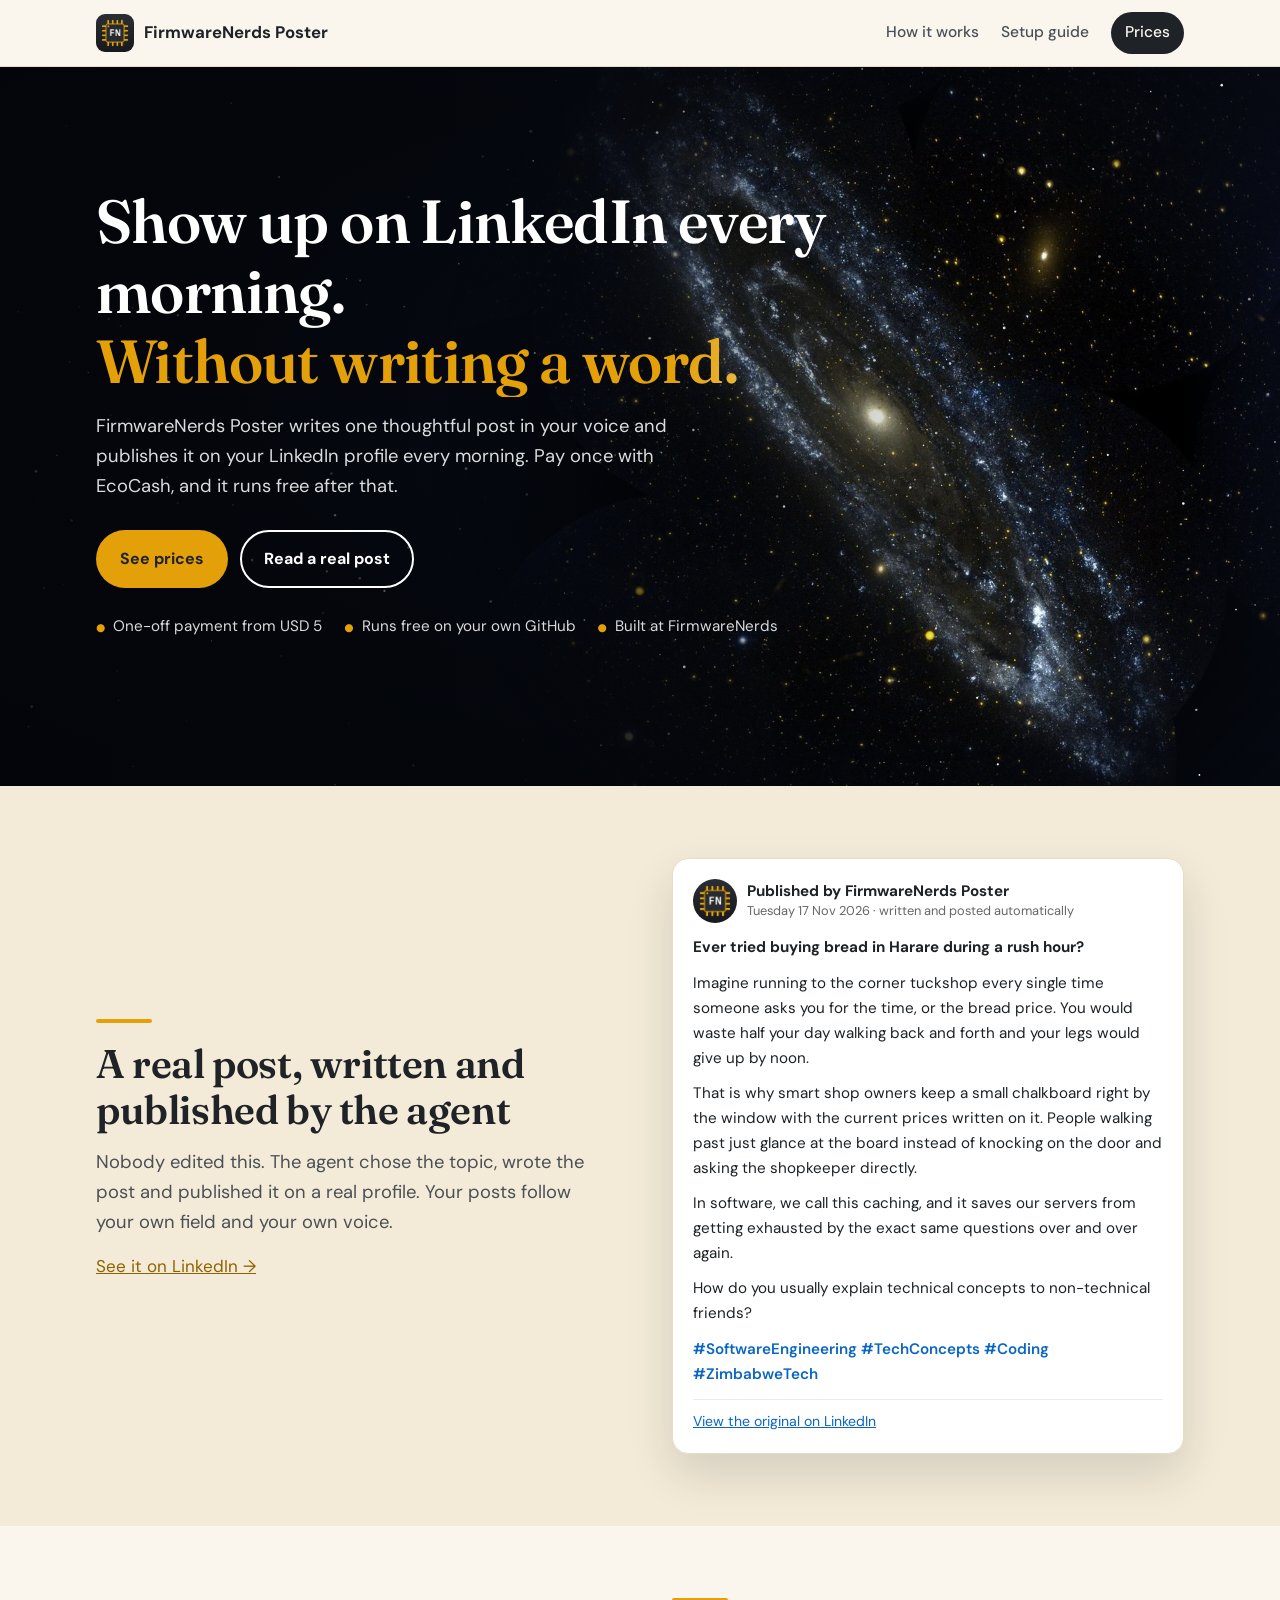
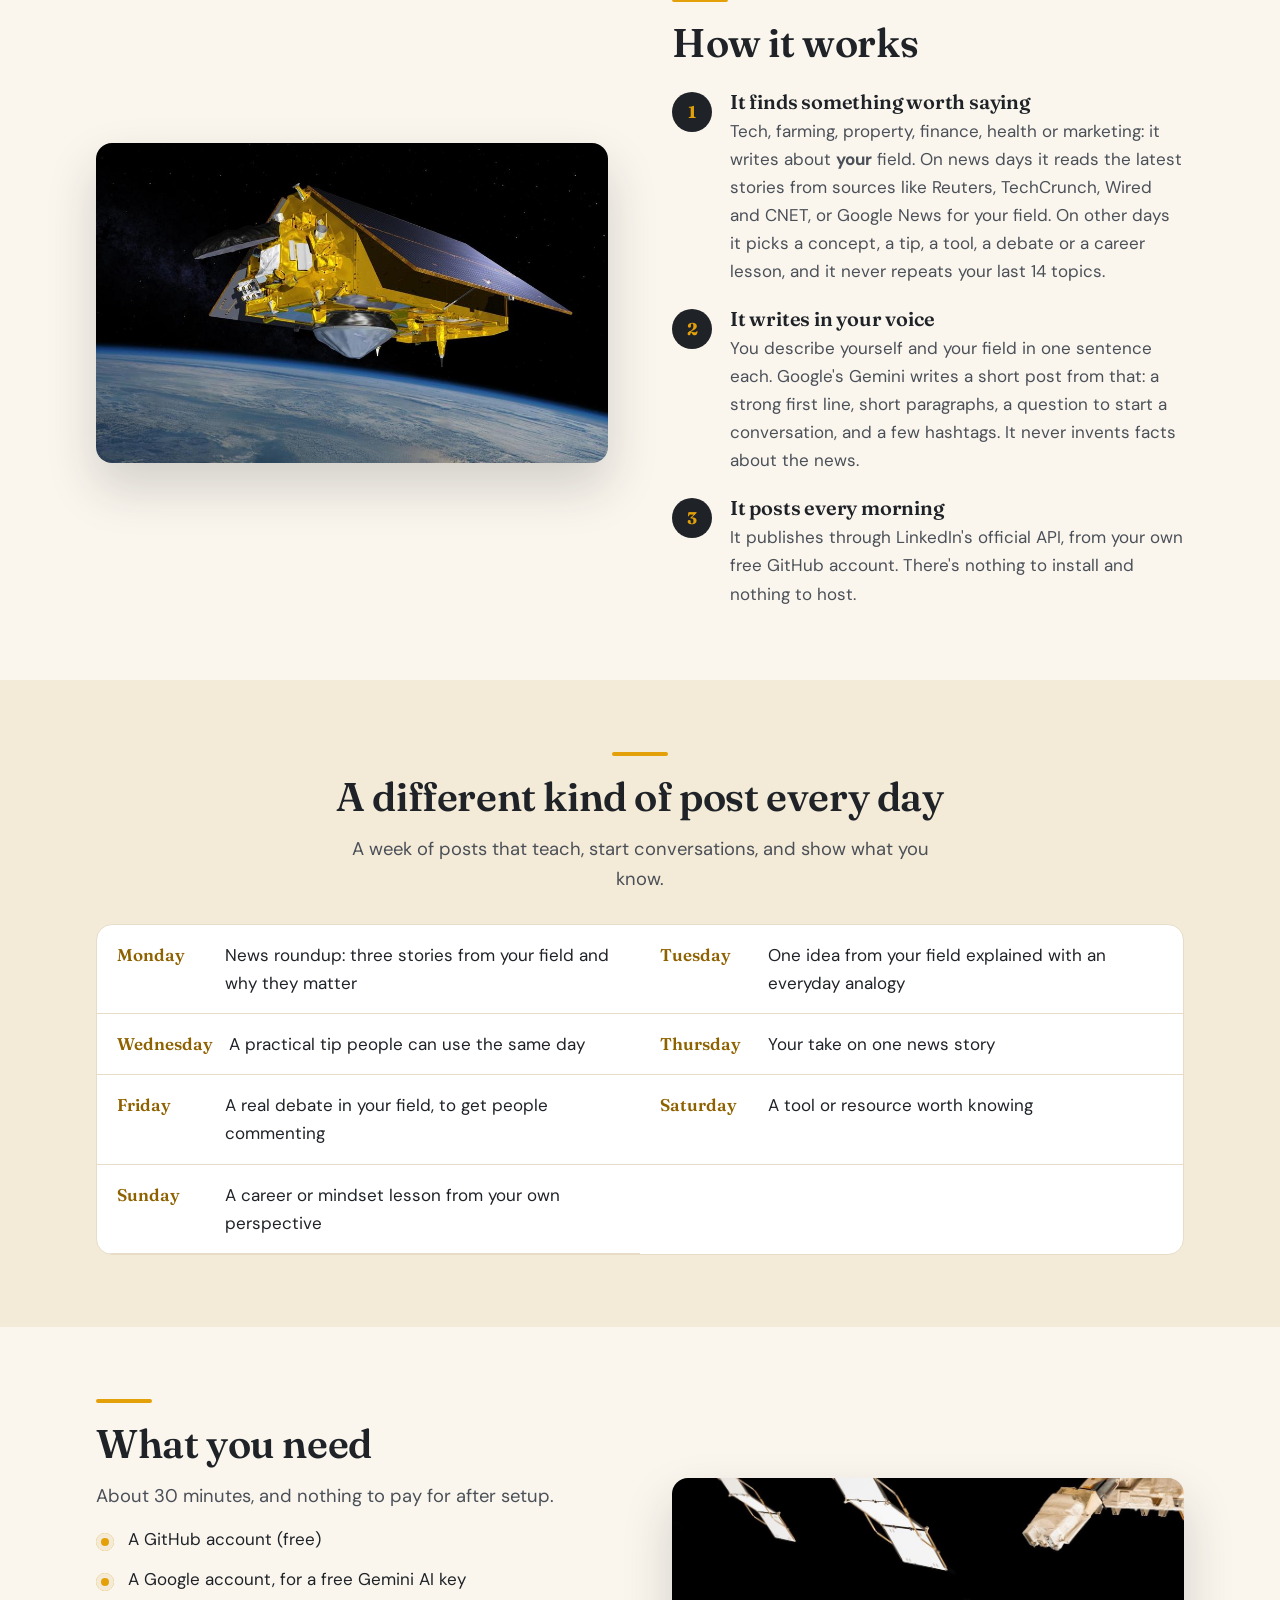
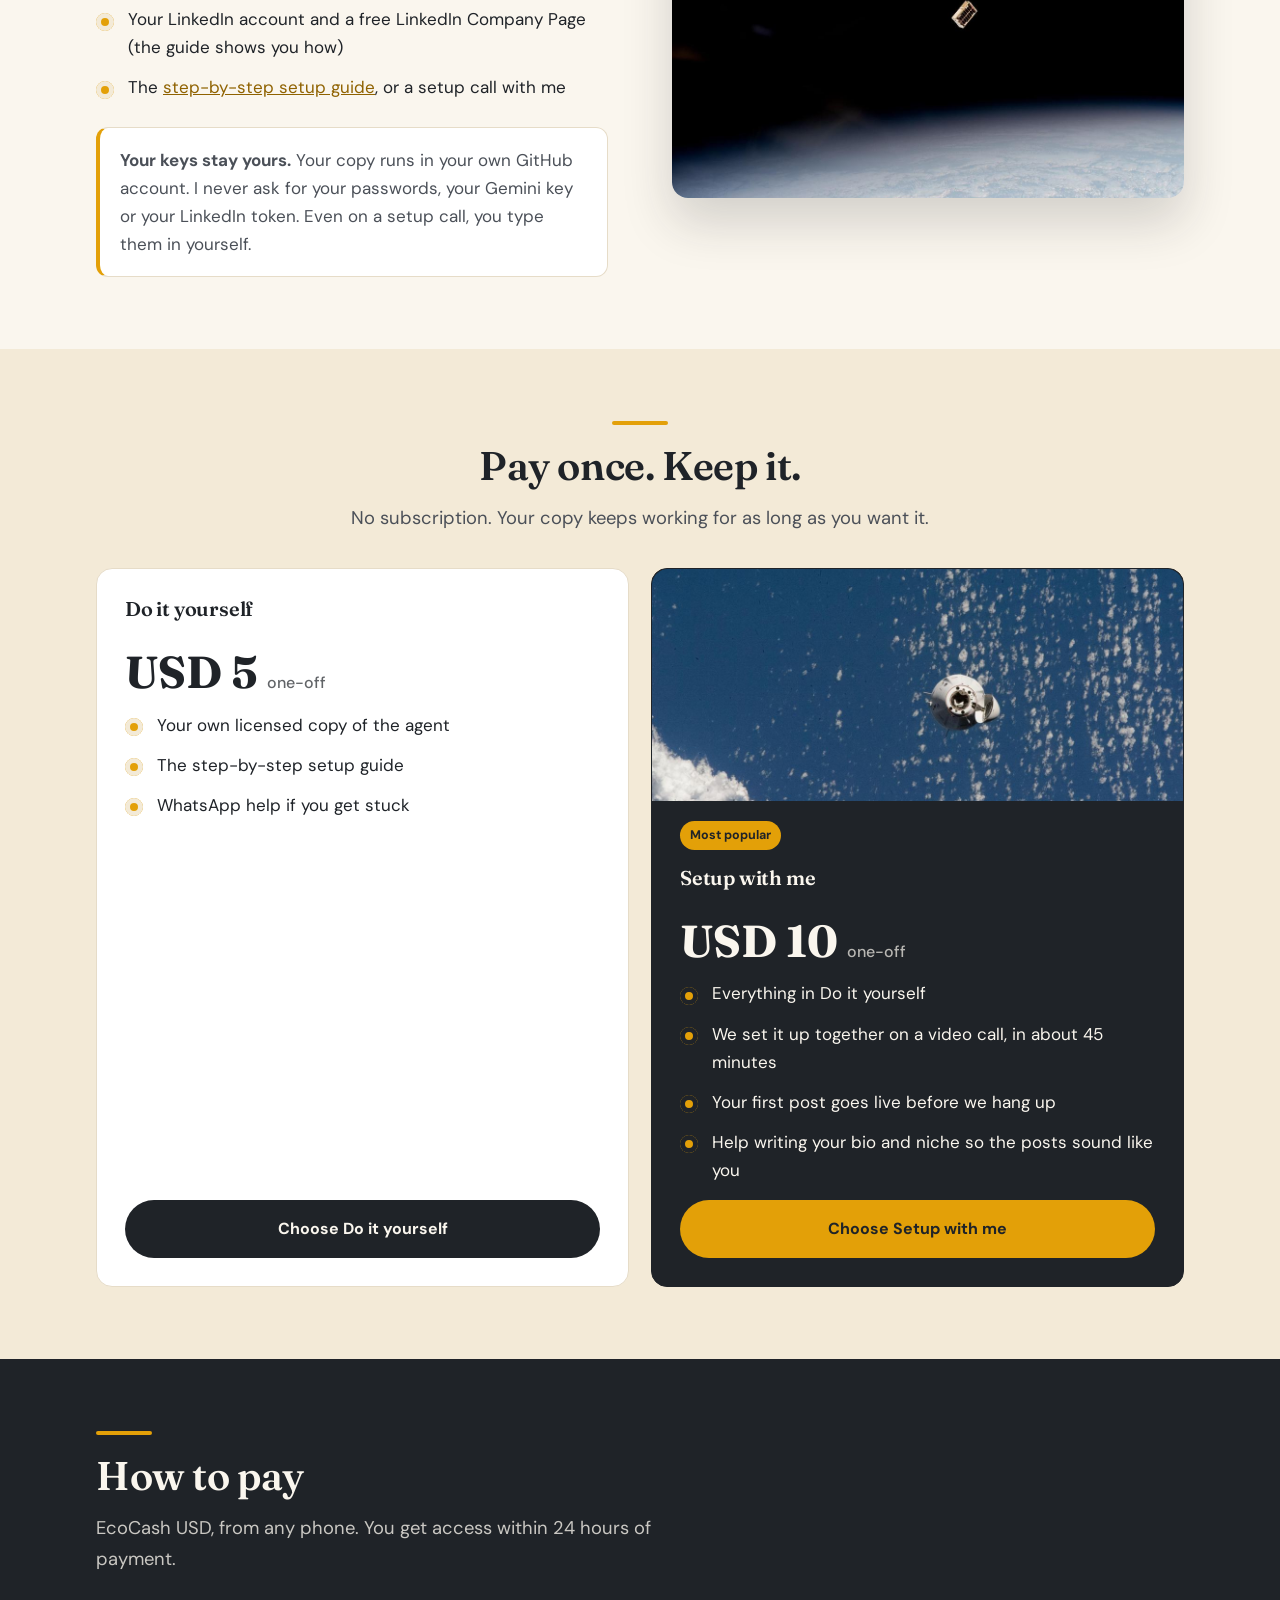
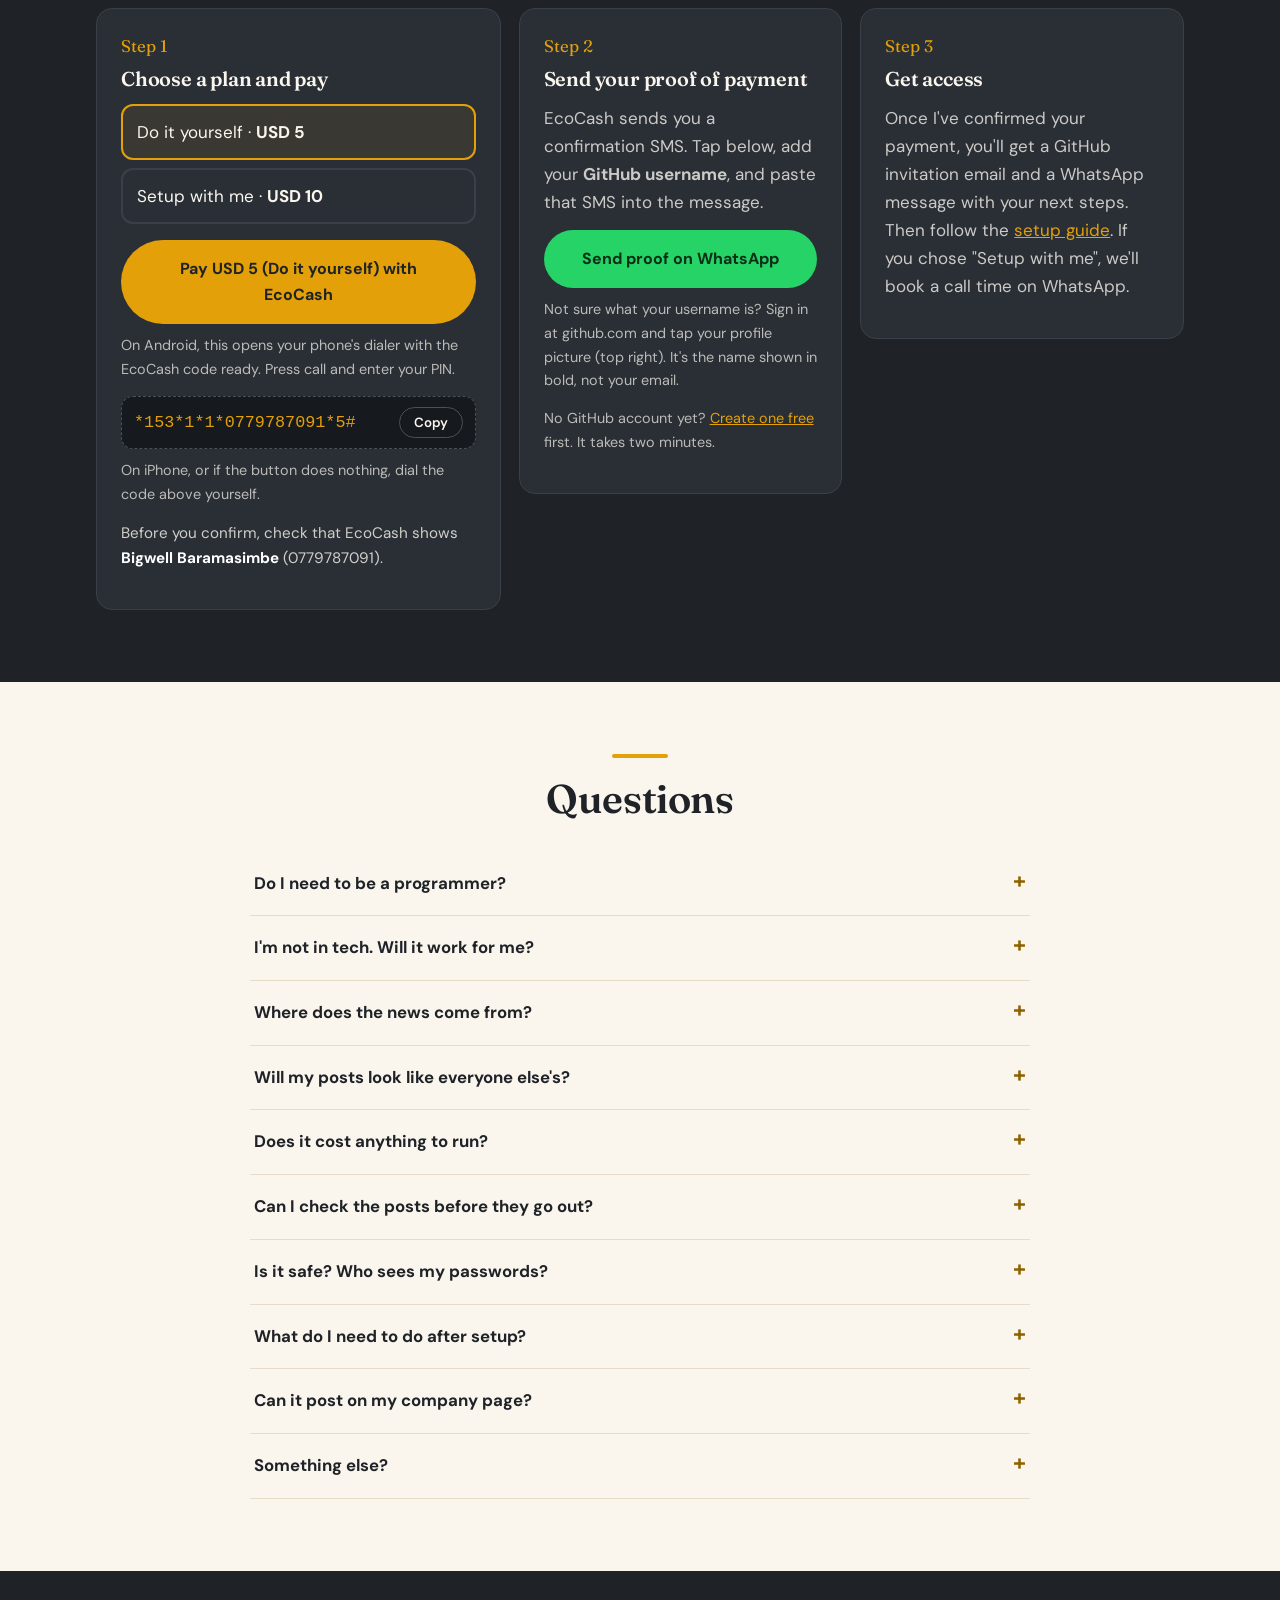
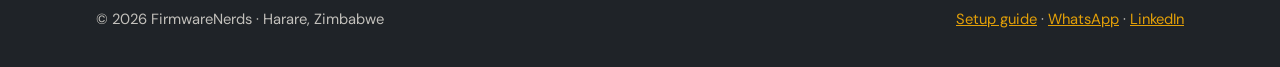
==== commit ef93a314: "Run at 06:23 with backup runs at 08:23 and 10:23 Harare time GitHub dropped the 07:00 run on 2026-11" ====
--- a/index.html
+++ b/index.html
@@ -36,7 +36,7 @@
     </div>
     <div class="wrap hero-content">
       <h1 class="hero-title">Show up on LinkedIn every morning. <em class="shimmer">Without writing a word.</em></h1>
-      <p class="lead">FirmwareNerds Poster writes one thoughtful post in your voice and publishes it on your LinkedIn profile at 07:00, every day. Pay once with EcoCash, and it runs free after that.</p>
+      <p class="lead">FirmwareNerds Poster writes one thoughtful post in your voice and publishes it on your LinkedIn profile every morning. Pay once with EcoCash, and it runs free after that.</p>
       <div class="actions">
         <a class="btn btn-primary" href="#pricing">See prices</a>
         <a class="btn btn-outline" href="#example">Read a real post</a>
@@ -94,7 +94,7 @@
             <p>You describe yourself and your field in one sentence each. Google's Gemini writes a short post from that: a strong first line, short paragraphs, a question to start a conversation, and a few hashtags. It never invents facts about the news.</p>
           </li>
           <li>
-            <h3>It posts at 07:00</h3>
+            <h3>It posts every morning</h3>
             <p>It publishes through LinkedIn's official API, from your own free GitHub account. There's nothing to install and nothing to host.</p>
           </li>
         </ol>
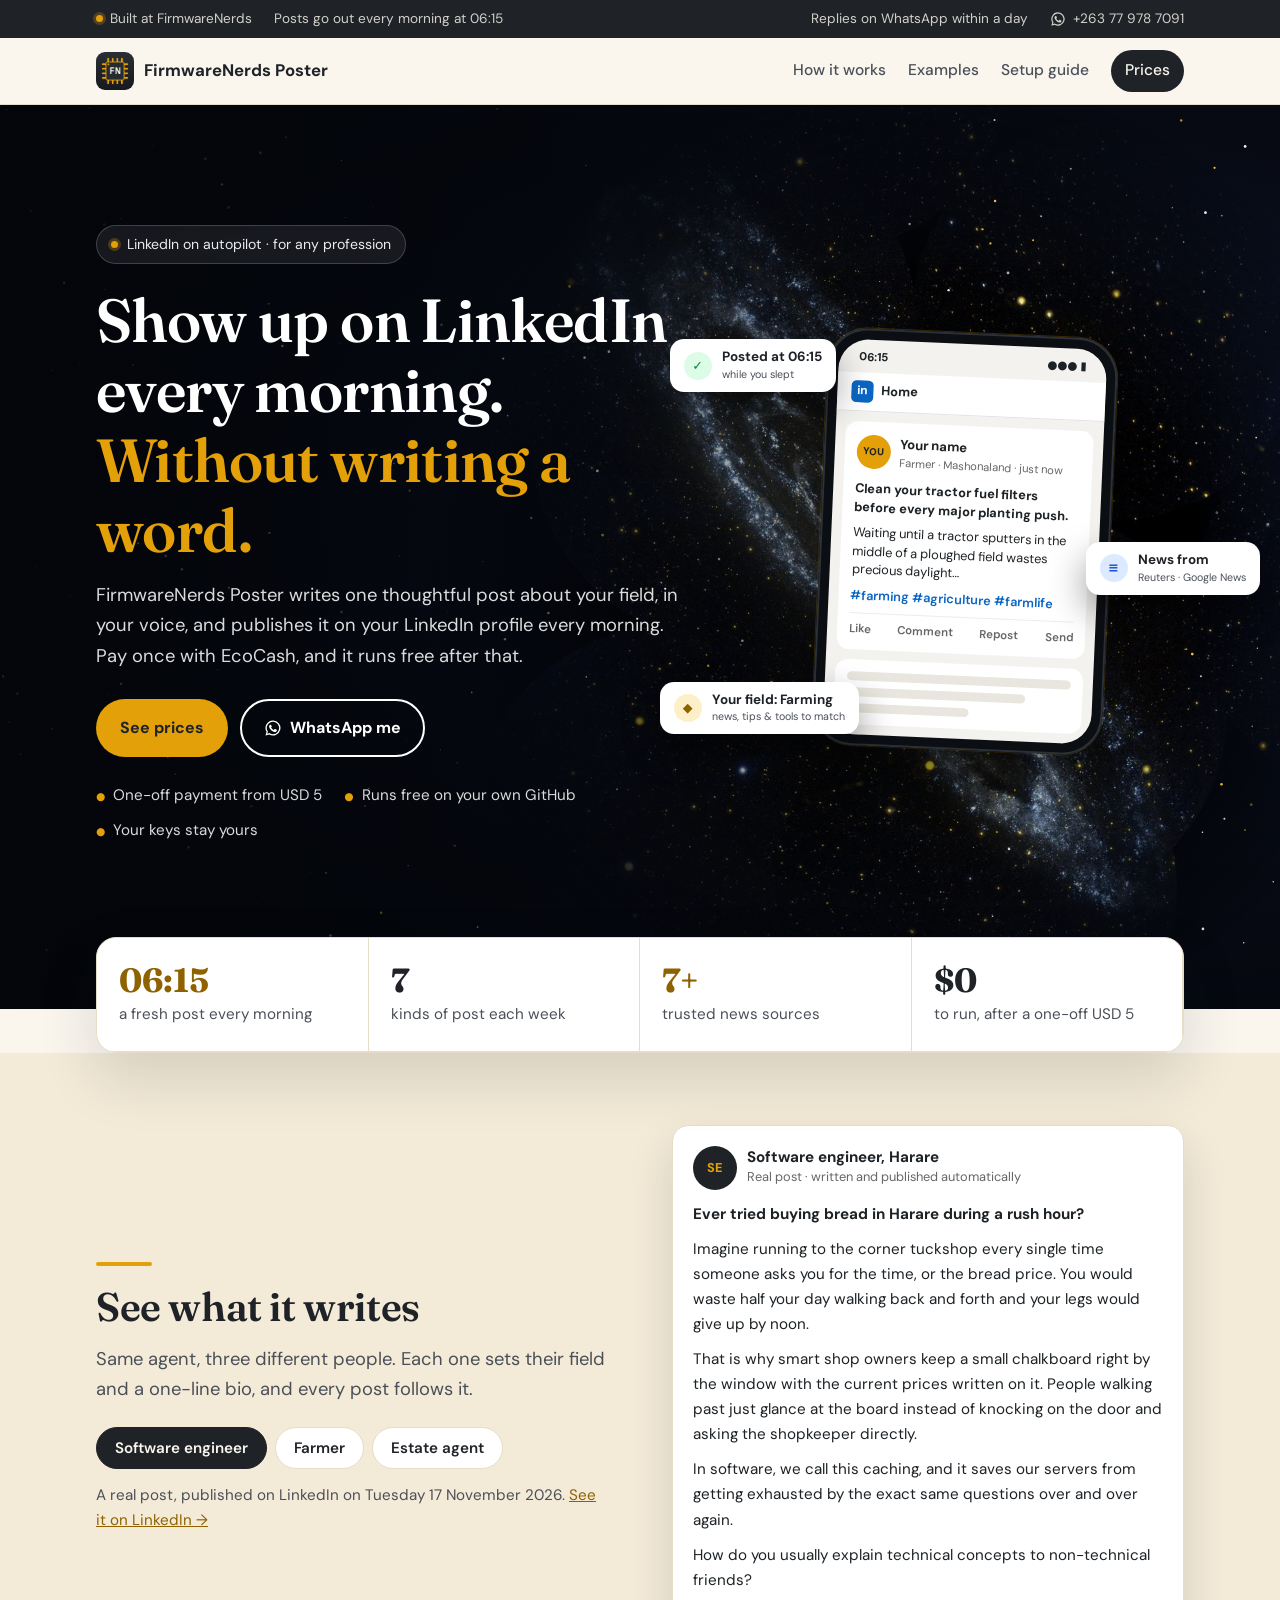
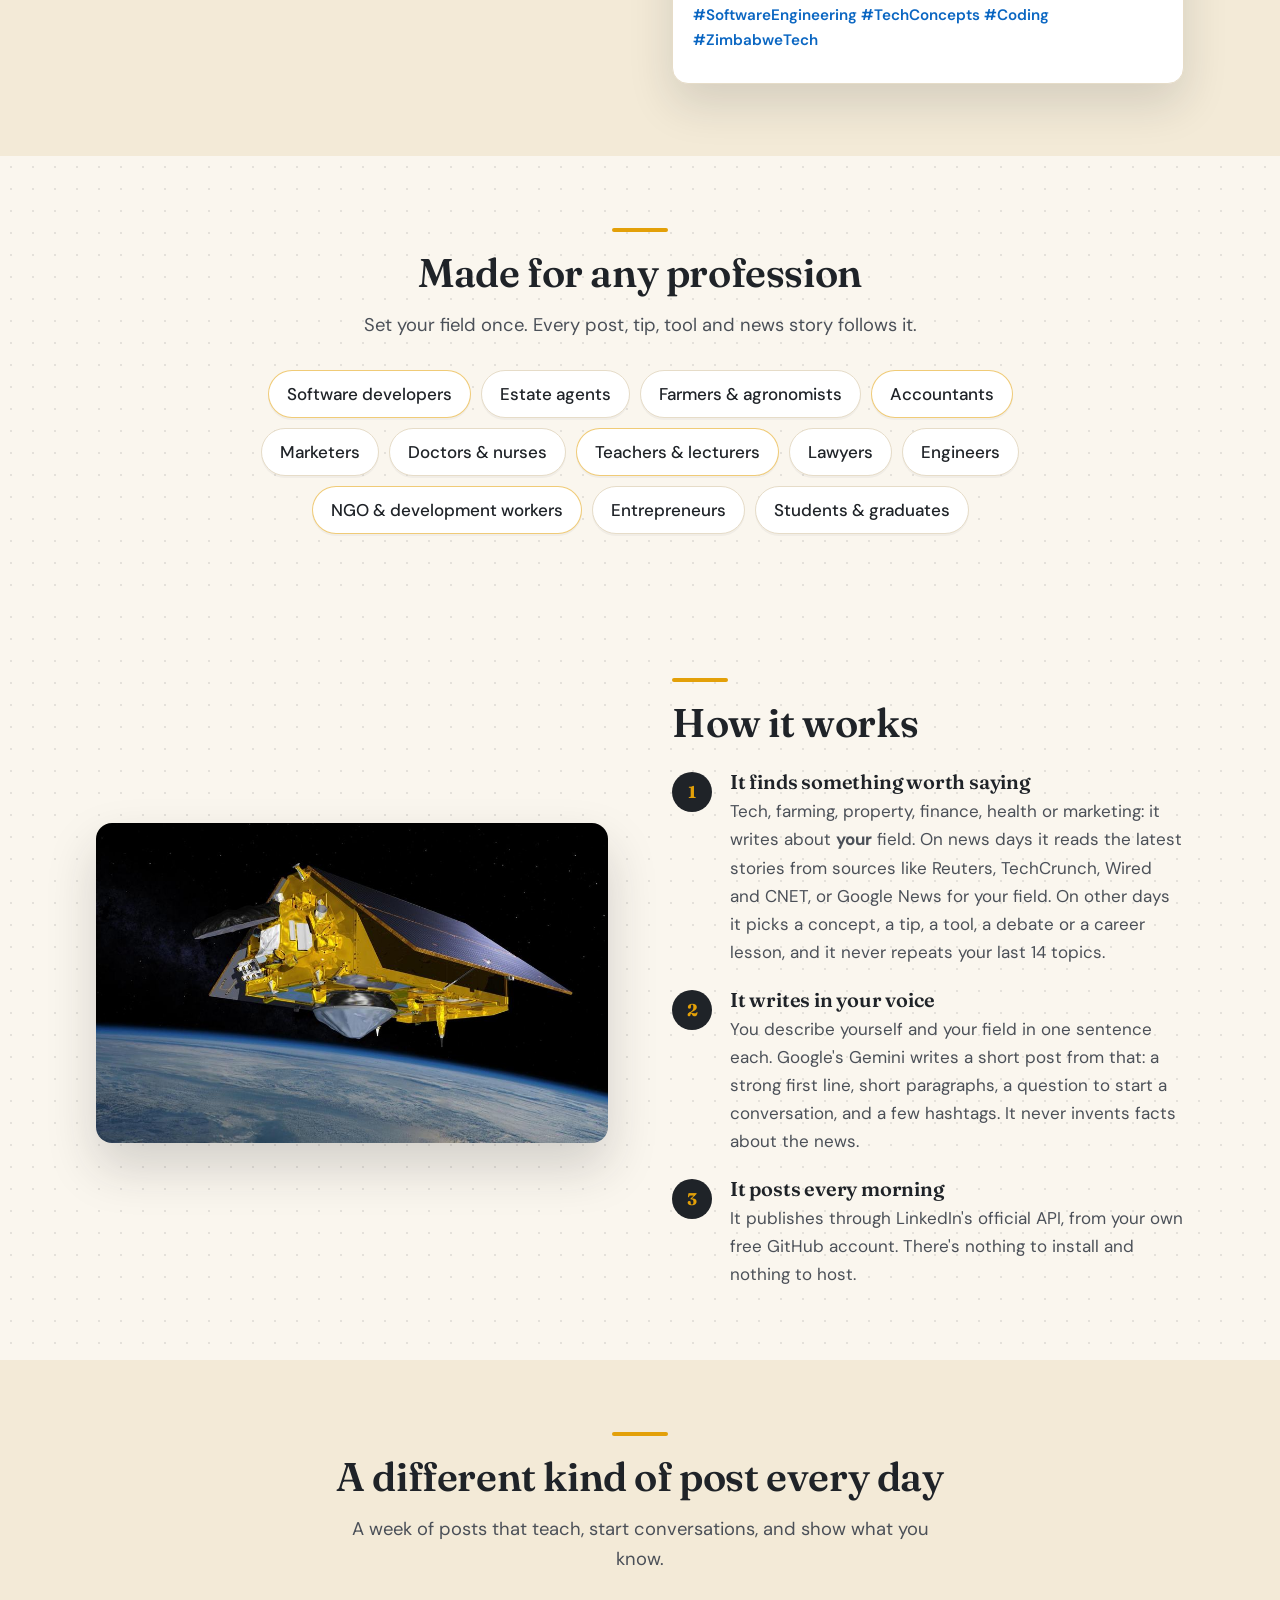
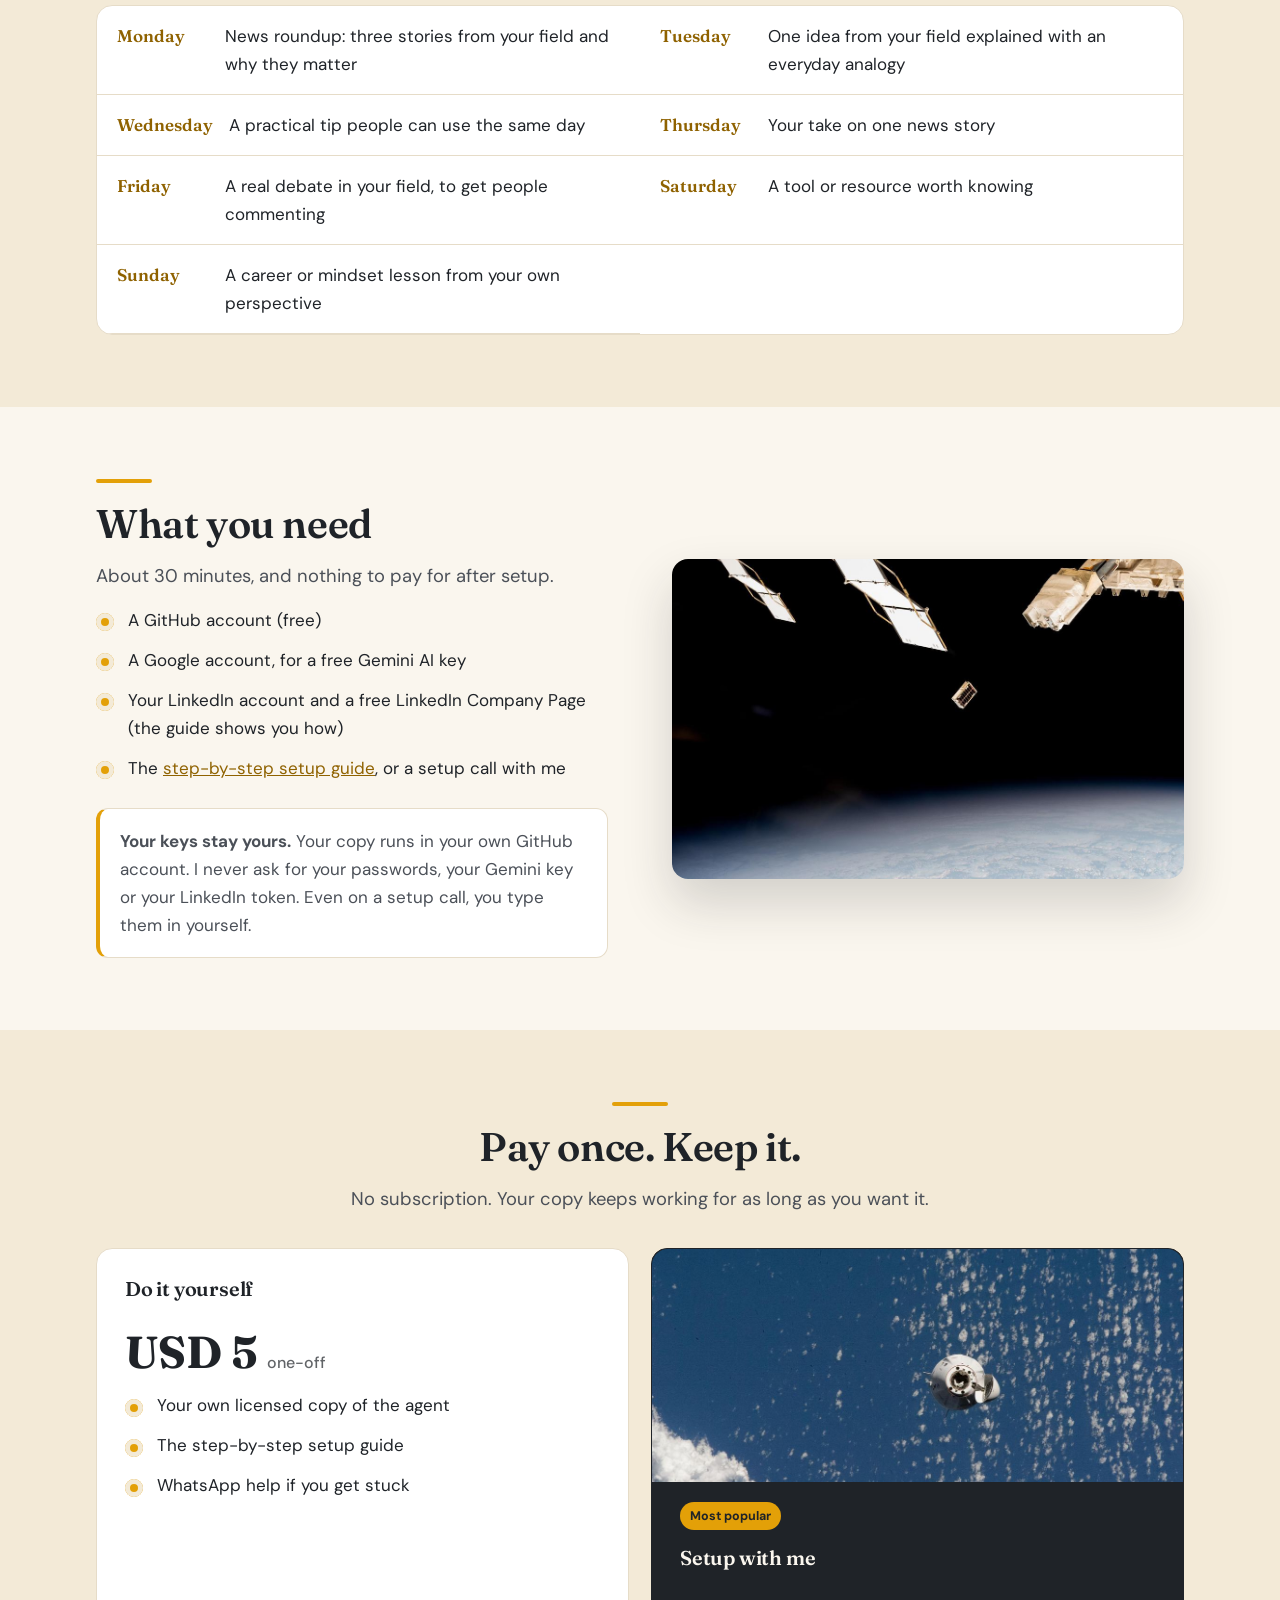
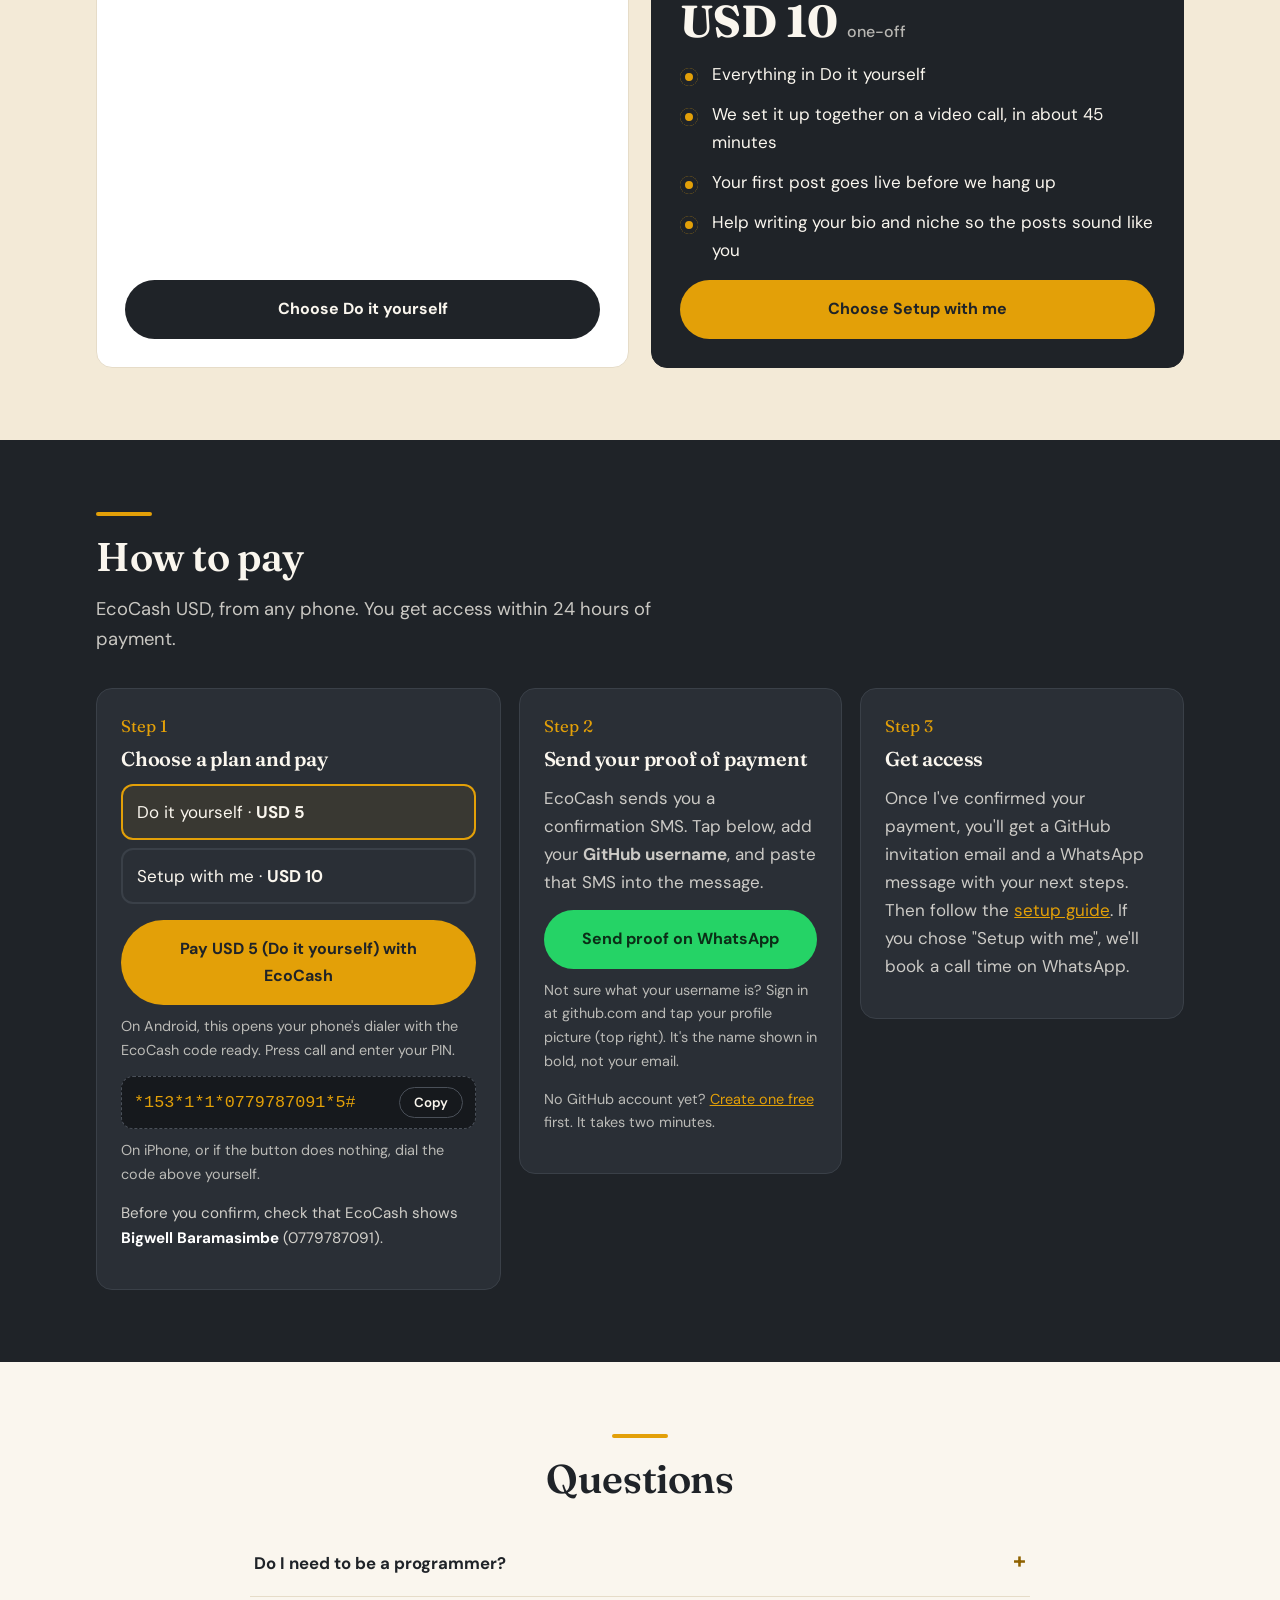
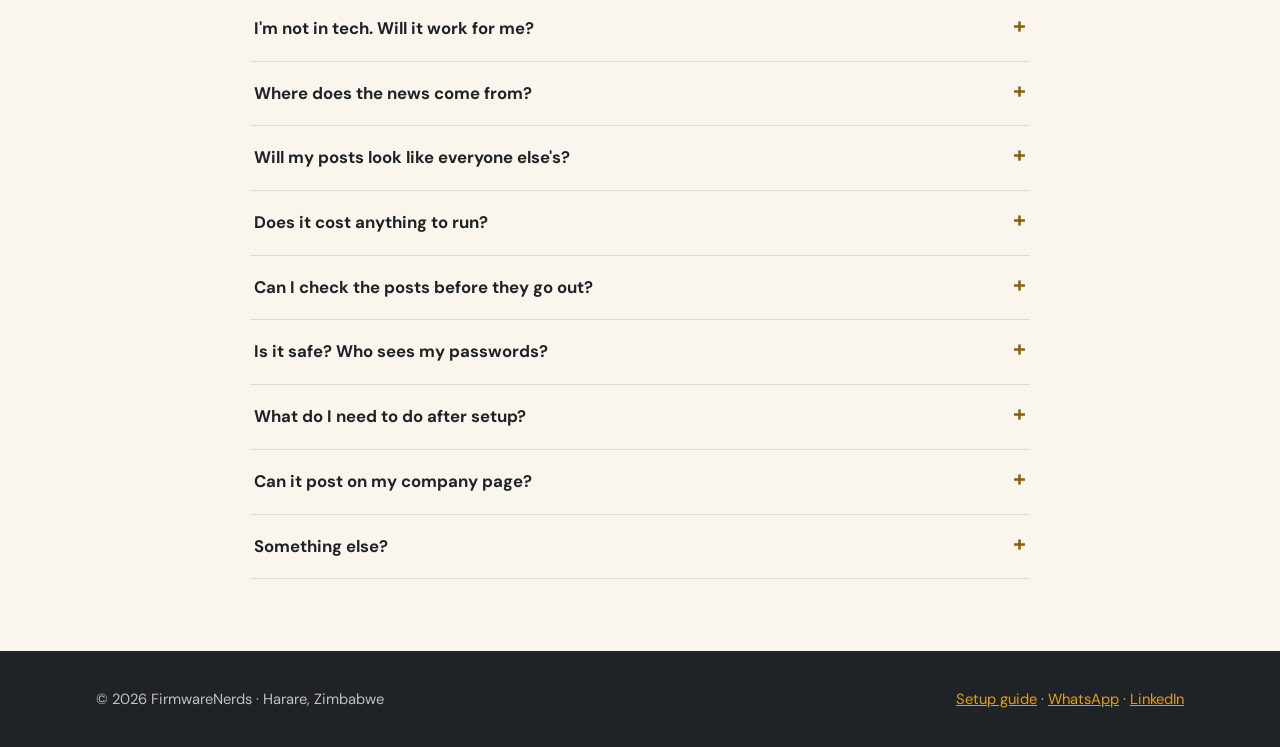
==== commit 7db69484: "Product mock-up hero, info bar, stats card, example tabs and profession tags Co-Authored-By: Claude " ====
--- a/index.html
+++ b/index.html
@@ -17,11 +17,23 @@
 </head>
 <body>
 
+<div class="topbar">
+  <div class="wrap">
+    <span class="topbar-item"><span class="dot"></span> Built at FirmwareNerds</span>
+    <span class="topbar-item hide-sm">Posts go out every morning at 06:15</span>
+    <span class="topbar-right">
+      <span class="topbar-item hide-md">Replies on WhatsApp within a day</span>
+      <a class="topbar-item" data-whatsapp-help href="#" target="_blank" rel="noopener"><svg class="wa-icon" viewBox="0 0 24 24" aria-hidden="true"><path fill="currentColor" d="M12 2a10 10 0 0 0-8.6 15.1L2 22l5-1.3A10 10 0 1 0 12 2Zm0 18.2c-1.5 0-3-.4-4.3-1.2l-.3-.2-3 .8.8-2.9-.2-.3A8.2 8.2 0 1 1 12 20.2Zm4.5-6.1c-.2-.1-1.5-.7-1.7-.8-.2-.1-.4-.1-.6.1l-.8 1c-.1.2-.3.2-.5.1a6.7 6.7 0 0 1-3.3-2.9c-.3-.4.2-.4.7-1.4.1-.2 0-.3 0-.4l-.8-1.8c-.2-.5-.4-.4-.6-.4h-.5c-.2 0-.4.1-.7.3-.2.3-.9.9-.9 2.2s.9 2.5 1 2.7c.1.2 1.8 2.8 4.4 3.9 1.6.7 2.3.8 3.1.6.5-.1 1.5-.6 1.7-1.2.2-.6.2-1.1.2-1.2-.1-.1-.3-.2-.5-.3Z"/></svg> <span data-whatsapp-display></span></a>
+    </span>
+  </div>
+</div>
+
 <header class="site-header">
   <div class="wrap">
     <a class="brand" href="./"><img src="assets/logo.png" alt=""> FirmwareNerds Poster</a>
     <nav class="nav">
       <a href="#how" class="hide-sm">How it works</a>
+      <a href="#example" class="hide-sm">Examples</a>
       <a href="setup.html" class="hide-sm">Setup guide</a>
       <a href="#pricing" class="nav-cta">Prices</a>
     </nav>
@@ -34,18 +46,55 @@
       <img class="galaxy" src="assets/img/galaxy.jpg" alt="">
       <canvas class="stars"></canvas>
     </div>
-    <div class="wrap hero-content">
-      <h1 class="hero-title">Show up on LinkedIn every morning. <em class="shimmer">Without writing a word.</em></h1>
-      <p class="lead">FirmwareNerds Poster writes one thoughtful post in your voice and publishes it on your LinkedIn profile every morning. Pay once with EcoCash, and it runs free after that.</p>
-      <div class="actions">
-        <a class="btn btn-primary" href="#pricing">See prices</a>
-        <a class="btn btn-outline" href="#example">Read a real post</a>
-      </div>
-      <ul class="hero-points">
-        <li>One-off payment from <span data-price="diy"></span></li>
-        <li>Runs free on your own GitHub</li>
-        <li>Built at FirmwareNerds</li>
-      </ul>
+    <div class="wrap hero-content hero-grid">
+      <div>
+        <span class="pill"><span class="dot"></span> LinkedIn on autopilot · for any profession</span>
+        <h1 class="hero-title">Show up on LinkedIn every morning. <em class="shimmer">Without writing a word.</em></h1>
+        <p class="lead">FirmwareNerds Poster writes one thoughtful post about your field, in your voice, and publishes it on your LinkedIn profile every morning. Pay once with EcoCash, and it runs free after that.</p>
+        <div class="actions">
+          <a class="btn btn-primary" href="#pricing">See prices</a>
+          <a class="btn btn-outline btn-wa" data-whatsapp-help href="#" target="_blank" rel="noopener"><svg class="wa-icon" viewBox="0 0 24 24" aria-hidden="true"><path fill="currentColor" d="M12 2a10 10 0 0 0-8.6 15.1L2 22l5-1.3A10 10 0 1 0 12 2Zm0 18.2c-1.5 0-3-.4-4.3-1.2l-.3-.2-3 .8.8-2.9-.2-.3A8.2 8.2 0 1 1 12 20.2Zm4.5-6.1c-.2-.1-1.5-.7-1.7-.8-.2-.1-.4-.1-.6.1l-.8 1c-.1.2-.3.2-.5.1a6.7 6.7 0 0 1-3.3-2.9c-.3-.4.2-.4.7-1.4.1-.2 0-.3 0-.4l-.8-1.8c-.2-.5-.4-.4-.6-.4h-.5c-.2 0-.4.1-.7.3-.2.3-.9.9-.9 2.2s.9 2.5 1 2.7c.1.2 1.8 2.8 4.4 3.9 1.6.7 2.3.8 3.1.6.5-.1 1.5-.6 1.7-1.2.2-.6.2-1.1.2-1.2-.1-.1-.3-.2-.5-.3Z"/></svg> WhatsApp me</a>
+        </div>
+        <ul class="hero-points">
+          <li>One-off payment from <span data-price="diy"></span></li>
+          <li>Runs free on your own GitHub</li>
+          <li>Your keys stay yours</li>
+        </ul>
+      </div>
+
+      <div class="mock" aria-hidden="true">
+        <div class="phone">
+          <div class="phone-screen">
+            <div class="phone-status"><span>06:15</span><span>●●● ▮</span></div>
+            <div class="phone-bar"><span class="phone-logo">in</span> Home</div>
+            <div class="feed-card">
+              <div class="feed-head">
+                <span class="feed-avatar">YOU</span>
+                <div><b>Your name</b><small>Farmer · Mashonaland · just now</small></div>
+              </div>
+              <p class="feed-hook">Clean your tractor fuel filters before every major planting push.</p>
+              <p>Waiting until a tractor sputters in the middle of a ploughed field wastes precious daylight…</p>
+              <p class="feed-tags">#farming #agriculture #farmlife</p>
+              <div class="feed-actions"><span>Like</span><span>Comment</span><span>Repost</span><span>Send</span></div>
+            </div>
+            <div class="feed-card feed-ghost"><span></span><span></span><span></span></div>
+          </div>
+        </div>
+        <div class="chip chip-1"><span class="chip-icon ok">✓</span><div><b>Posted at 06:15</b><small>while you slept</small></div></div>
+        <div class="chip chip-2"><span class="chip-icon gold">◆</span><div><b>Your field: Farming</b><small>news, tips &amp; tools to match</small></div></div>
+        <div class="chip chip-3"><span class="chip-icon blue">≡</span><div><b>News from</b><small>Reuters · Google News</small></div></div>
+      </div>
+    </div>
+  </section>
+
+  <section class="stats-wrap" aria-label="Key facts">
+    <div class="wrap">
+      <div class="stats">
+        <div><b>06:15</b><span>a fresh post every morning</span></div>
+        <div><b>7</b><span>kinds of post each week</span></div>
+        <div><b>7+</b><span>trusted news sources</span></div>
+        <div><b>$0</b><span>to run, after a one-off <span data-price="diy"></span></span></div>
+      </div>
     </div>
   </section>
 
@@ -53,32 +102,85 @@
     <div class="wrap split">
       <div>
         <div class="rule"></div>
-        <h2>A real post, written and published by the agent</h2>
-        <p class="lead">Nobody edited this. The agent chose the topic, wrote the post and published it on a real profile. Your posts follow your own field and your own voice.</p>
-        <p><a data-example-post href="#" target="_blank" rel="noopener">See it on LinkedIn →</a></p>
-      </div>
-      <article class="post" aria-label="A real post published by the agent">
-        <div class="post-head">
-          <img class="post-avatar" src="assets/logo.png" alt="">
-          <div>
-            <div class="post-name">Published by FirmwareNerds Poster</div>
-            <div class="post-meta">Tuesday 17 Nov 2026 · written and posted automatically</div>
-          </div>
-        </div>
-        <div class="post-body">
-          <p><b>Ever tried buying bread in Harare during a rush hour?</b></p>
-          <p>Imagine running to the corner tuckshop every single time someone asks you for the time, or the bread price. You would waste half your day walking back and forth and your legs would give up by noon.</p>
-          <p>That is why smart shop owners keep a small chalkboard right by the window with the current prices written on it. People walking past just glance at the board instead of knocking on the door and asking the shopkeeper directly.</p>
-          <p>In software, we call this caching, and it saves our servers from getting exhausted by the exact same questions over and over again.</p>
-          <p>How do you usually explain technical concepts to non-technical friends?</p>
-          <p class="post-tags">#SoftwareEngineering #TechConcepts #Coding #ZimbabweTech</p>
-        </div>
-        <div class="post-foot"><a data-example-post href="#" target="_blank" rel="noopener">View the original on LinkedIn</a></div>
-      </article>
-    </div>
-  </section>
-
-  <section id="how">
+        <h2>See what it writes</h2>
+        <p class="lead">Same agent, three different people. Each one sets their field and a one-line bio, and every post follows it.</p>
+        <div class="tabs" role="tablist" aria-label="Example posts">
+          <button class="tab active" role="tab" aria-selected="true" data-tab="eng">Software engineer</button>
+          <button class="tab" role="tab" aria-selected="false" data-tab="farm">Farmer</button>
+          <button class="tab" role="tab" aria-selected="false" data-tab="estate">Estate agent</button>
+        </div>
+        <p class="tab-note" data-note="eng">A real post, published on LinkedIn on Tuesday 17 November 2026. <a data-example-post href="#" target="_blank" rel="noopener">See it on LinkedIn →</a></p>
+        <p class="tab-note" data-note="farm" hidden>A sample draft from a test run on 17 November 2026, written for a farmer with the field "agriculture and farming".</p>
+        <p class="tab-note" data-note="estate" hidden>A sample draft from a test run on 17 November 2026, using real Zimbabwe property headlines from that day.</p>
+      </div>
+
+      <div class="posts">
+        <article class="post" data-panel="eng">
+          <div class="post-head">
+            <span class="post-avatar initials">SE</span>
+            <div><div class="post-name">Software engineer, Harare</div><div class="post-meta">Real post · written and published automatically</div></div>
+          </div>
+          <div class="post-body">
+            <p><b>Ever tried buying bread in Harare during a rush hour?</b></p>
+            <p>Imagine running to the corner tuckshop every single time someone asks you for the time, or the bread price. You would waste half your day walking back and forth and your legs would give up by noon.</p>
+            <p>That is why smart shop owners keep a small chalkboard right by the window with the current prices written on it. People walking past just glance at the board instead of knocking on the door and asking the shopkeeper directly.</p>
+            <p>In software, we call this caching, and it saves our servers from getting exhausted by the exact same questions over and over again.</p>
+            <p>How do you usually explain technical concepts to non-technical friends?</p>
+            <p class="post-tags">#SoftwareEngineering #TechConcepts #Coding #ZimbabweTech</p>
+          </div>
+        </article>
+
+        <article class="post" data-panel="farm" hidden>
+          <div class="post-head">
+            <span class="post-avatar initials">FM</span>
+            <div><div class="post-name">Commercial farmer, Mashonaland</div><div class="post-meta">Sample draft · Wednesday: practical tip</div></div>
+          </div>
+          <div class="post-body">
+            <p><b>Clean your tractor fuel filters before every major planting push.</b></p>
+            <p>Waiting until a tractor sputters in the middle of a dry ploughed field wastes precious daylight and delays your whole schedule.</p>
+            <p>Sediment and water love to hide in diesel storage drums, and they always find their way into your machine at the worst possible moment.</p>
+            <p>Take ten minutes every single morning during the busy season to drain the water separator and check the primary filter element. Keep spare filters and the right wrenches in the service bakkie.</p>
+            <p>The payoff is simple: zero unexpected breakdowns when the soil moisture is right and every single hour truly counts.</p>
+            <p>How often do you check your fuel filters when the pressure is on?</p>
+            <p class="post-tags">#farming #tractor #agriculture #mashonaland #farmlife</p>
+          </div>
+        </article>
+
+        <article class="post" data-panel="estate" hidden>
+          <div class="post-head">
+            <span class="post-avatar initials">EA</span>
+            <div><div class="post-name">Estate agent, Harare</div><div class="post-meta">Sample draft · Monday: news roundup</div></div>
+          </div>
+          <div class="post-body">
+            <p><b>Three property news updates every Harare agent needs to know right now.</b></p>
+            <p>First, the government has ordered all ninety-two local councils across the country to suspend demolitions immediately to protect citizens. In my view, this brings much-needed relief to families worried about their properties.</p>
+            <p>Second, a court has ruled in favour of a mining pension fund in a hotel share dispute. Clear legal protections remain vital for large property investments in this market.</p>
+            <p>Third, public hearings on the Mines Bill have officially begun. Any changes to mining laws could influence local development and housing demand near mining towns.</p>
+            <p>Which of these updates will impact your property plans the most this month?</p>
+            <p class="post-tags">#ZimbabweRealEstate #HarareProperty #PropertyNews</p>
+          </div>
+        </article>
+      </div>
+    </div>
+  </section>
+
+  <section class="dots">
+    <div class="wrap">
+      <div class="center">
+        <div class="rule"></div>
+        <h2>Made for any profession</h2>
+        <p class="lead">Set your field once. Every post, tip, tool and news story follows it.</p>
+      </div>
+      <div class="tags">
+        <span>Software developers</span><span>Estate agents</span><span>Farmers &amp; agronomists</span>
+        <span>Accountants</span><span>Marketers</span><span>Doctors &amp; nurses</span>
+        <span>Teachers &amp; lecturers</span><span>Lawyers</span><span>Engineers</span>
+        <span>NGO &amp; development workers</span><span>Entrepreneurs</span><span>Students &amp; graduates</span>
+      </div>
+    </div>
+  </section>
+
+  <section id="how" class="dots">
     <div class="wrap split">
       <div class="photo"><img src="assets/img/how-it-works.jpg" alt="A gold satellite orbiting above the Earth" loading="lazy"></div>
       <div>
--- a/assets/style.css
+++ b/assets/style.css
@@ -233,6 +233,108 @@
 .guide-hero { background: linear-gradient(rgba(31, 35, 40, .88), rgba(31, 35, 40, .88)), url("img/what-you-need.jpg") center / cover; color: var(--cream); padding: 64px 0; }
 .guide-hero p { color: rgba(250, 246, 238, .82); max-width: 640px; margin: 0; }
 
+/* Top info bar */
+.topbar { background: var(--charcoal); color: rgba(250, 246, 238, .82); font-size: .85rem; }
+.topbar .wrap { display: flex; align-items: center; gap: 22px; min-height: 38px; }
+.topbar-item { display: inline-flex; align-items: center; gap: 7px; color: inherit; text-decoration: none; }
+.topbar a.topbar-item:hover { color: #fff; }
+.topbar-right { margin-left: auto; display: flex; gap: 22px; align-items: center; }
+.topbar .dot, .pill .dot { width: 7px; height: 7px; border-radius: 50%; background: var(--gold); display: inline-block; box-shadow: 0 0 0 3px rgba(227, 160, 8, .25); }
+.wa-icon { width: 16px; height: 16px; flex: none; }
+@media (max-width: 900px) { .hide-md { display: none; } }
+@media (max-width: 600px) {
+  .topbar .wrap { gap: 12px; font-size: .8rem; }
+  .topbar .hide-sm { display: none; }
+  .topbar-item { white-space: nowrap; }
+}
+
+/* Hero layout with product mock-up */
+.hero { padding-bottom: 150px; }
+.hero-grid { display: grid; gap: 56px; align-items: center; }
+@media (min-width: 1000px) { .hero-grid { grid-template-columns: 1.15fr .85fr; } }
+.pill { display: inline-flex; align-items: center; gap: 9px; padding: 7px 14px; border-radius: 999px; background: rgba(255, 255, 255, .08);
+  border: 1px solid rgba(255, 255, 255, .18); color: rgba(255, 255, 255, .92); font-size: .88rem; margin-bottom: 22px; backdrop-filter: blur(4px); }
+.hero .pill { opacity: 0; animation: rise .8s ease .05s forwards; }
+.btn-wa .wa-icon { width: 18px; height: 18px; margin-right: 8px; }
+
+.mock { position: relative; justify-self: center; width: 290px; max-width: 78vw; opacity: 0; animation: rise 1s cubic-bezier(.2, .7, .2, 1) 1.5s forwards; }
+.phone { background: #0b0e13; border-radius: 40px; padding: 11px; box-shadow: 0 40px 90px rgba(0, 0, 0, .6), inset 0 0 0 2px #2b313a, 0 0 0 1px rgba(227, 160, 8, .25); transform: rotate(2.5deg); }
+.phone-screen { background: #f3f2ef; border-radius: 30px; overflow: hidden; color: #1d2226; font-size: .8rem; line-height: 1.45; padding-bottom: 10px; }
+.phone-status { display: flex; justify-content: space-between; padding: 10px 20px 6px; font-weight: 700; font-size: .72rem; }
+.phone-bar { background: #fff; padding: 8px 14px; display: flex; align-items: center; gap: 8px; font-weight: 700; border-bottom: 1px solid #e3e3e3; }
+.phone-logo { width: 22px; height: 22px; border-radius: 5px; background: #0a66c2; color: #fff; font-size: .75rem; display: grid; place-items: center; font-weight: 800; }
+.feed-card { background: #fff; margin: 10px 10px 0; border-radius: 12px; padding: 12px; }
+.feed-card p { margin: 0 0 7px; }
+.feed-head { display: flex; gap: 9px; align-items: center; margin-bottom: 9px; }
+.feed-head b { display: block; font-size: .82rem; }
+.feed-head small { color: #666; font-size: .7rem; }
+.feed-avatar { width: 34px; height: 34px; border-radius: 50%; background: var(--gold); color: var(--charcoal); display: grid; place-items: center; font-weight: 800; font-size: .62rem; flex: none; }
+.feed-hook { font-weight: 700; }
+.feed-tags { color: #0a66c2; font-weight: 600; }
+.feed-actions { display: flex; justify-content: space-between; border-top: 1px solid #ececec; padding-top: 8px; margin-top: 4px; color: #666; font-weight: 600; font-size: .72rem; }
+.feed-ghost { display: grid; gap: 7px; }
+.feed-ghost span { height: 9px; border-radius: 5px; background: #e9e6df; }
+.feed-ghost span:nth-child(2) { width: 80%; } .feed-ghost span:nth-child(3) { width: 55%; }
+
+.chip { position: absolute; display: flex; align-items: center; gap: 10px; background: #fff; color: var(--ink); border-radius: 14px; padding: 10px 14px;
+  box-shadow: 0 16px 36px rgba(0, 0, 0, .4); font-size: .8rem; line-height: 1.25; white-space: nowrap; animation: bob 5.5s ease-in-out infinite; }
+.chip b { display: block; font-size: .84rem; }
+.chip small { color: var(--ink-soft); }
+.chip-icon { width: 28px; height: 28px; border-radius: 50%; display: grid; place-items: center; font-weight: 800; font-size: .8rem; flex: none; }
+.chip-icon.ok { background: #dcfce7; color: #15803d; }
+.chip-icon.gold { background: #fdf0c8; color: var(--gold-text); }
+.chip-icon.blue { background: #dbeafe; color: #1d4ed8; }
+.chip-1 { top: 6px; left: -150px; }
+.chip-2 { bottom: 16px; left: -160px; animation-delay: -2.2s; }
+.chip-3 { top: 50%; right: -150px; animation-delay: -3.6s; }
+@keyframes bob { 0%, 100% { transform: translateY(0); } 50% { transform: translateY(-9px); } }
+@media (max-width: 1240px) { .chip-3 { right: -70px; } }
+@media (max-width: 999px) {          /* stacked layout: keep chips near the phone edges */
+  .chip-1 { left: -70px; top: -10px; }
+  .chip-2 { left: -80px; bottom: 0; }
+  .chip-3 { right: -70px; }
+}
+@media (max-width: 600px) {
+  .mock { width: 240px; margin-top: 20px; }
+  .chip { font-size: .7rem; padding: 7px 10px; gap: 7px; }
+  .chip b { font-size: .74rem; }
+  .chip-icon { width: 22px; height: 22px; }
+  .chip-1 { left: -44px; top: -16px; }
+  .chip-2 { left: -50px; bottom: -6px; }
+  .chip-3 { right: -46px; top: 46%; }
+}
+
+/* Stats card overlapping the hero */
+.stats-wrap { padding: 0; margin-top: -72px; position: relative; z-index: 5; }
+.stats { display: grid; grid-template-columns: repeat(2, 1fr); background: #fff; border-radius: 20px; border: 1px solid var(--line);
+  box-shadow: 0 24px 60px rgba(31, 35, 40, .14); overflow: hidden; }
+@media (min-width: 820px) { .stats { grid-template-columns: repeat(4, 1fr); } }
+.stats > div { padding: 24px 22px; border-right: 1px solid var(--line); border-bottom: 1px solid var(--line); }
+.stats b { display: block; font-family: var(--serif); font-size: 2.1rem; line-height: 1.1; color: var(--ink); }
+.stats > div:nth-child(odd) b { color: var(--gold-text); }
+.stats span { color: var(--ink-soft); font-size: .95rem; }
+
+.hero-done .pill, .hero-done .mock { opacity: 1 !important; }
+@media (prefers-reduced-motion: reduce) {
+  .hero .pill, .mock, .chip { animation: none !important; opacity: 1; }
+}
+
+/* Dotted texture */
+.dots { background-image: radial-gradient(rgba(31, 35, 40, .1) 1px, transparent 1.3px); background-size: 22px 22px; }
+
+/* Example tabs */
+.tabs { display: flex; flex-wrap: wrap; gap: 8px; margin: 22px 0 14px; }
+.tab { font: 600 .95rem var(--sans); padding: 10px 18px; border-radius: 999px; border: 1.5px solid var(--line); background: var(--paper); color: var(--ink); cursor: pointer; }
+.tab:hover { border-color: var(--gold); }
+.tab.active { background: var(--charcoal); color: var(--cream); border-color: var(--charcoal); }
+.tab-note { color: var(--ink-soft); font-size: .95rem; }
+.post-avatar.initials { display: grid; place-items: center; background: var(--charcoal); color: var(--gold); font-weight: 800; font-size: .8rem; }
+
+/* Profession tags */
+.tags { display: flex; flex-wrap: wrap; justify-content: center; gap: 10px; max-width: 860px; margin: 30px auto 0; }
+.tags span { background: var(--paper); border: 1px solid var(--line); border-radius: 999px; padding: 9px 18px; font-weight: 500; box-shadow: 0 2px 0 rgba(31, 35, 40, .04); }
+.tags span:nth-child(3n+1) { border-color: rgba(227, 160, 8, .55); }
+
 /* Footer */
 .site-footer { background: var(--charcoal); color: rgba(250, 246, 238, .75); padding: 36px 0; font-size: .92rem; }
 .site-footer a { color: var(--gold); }
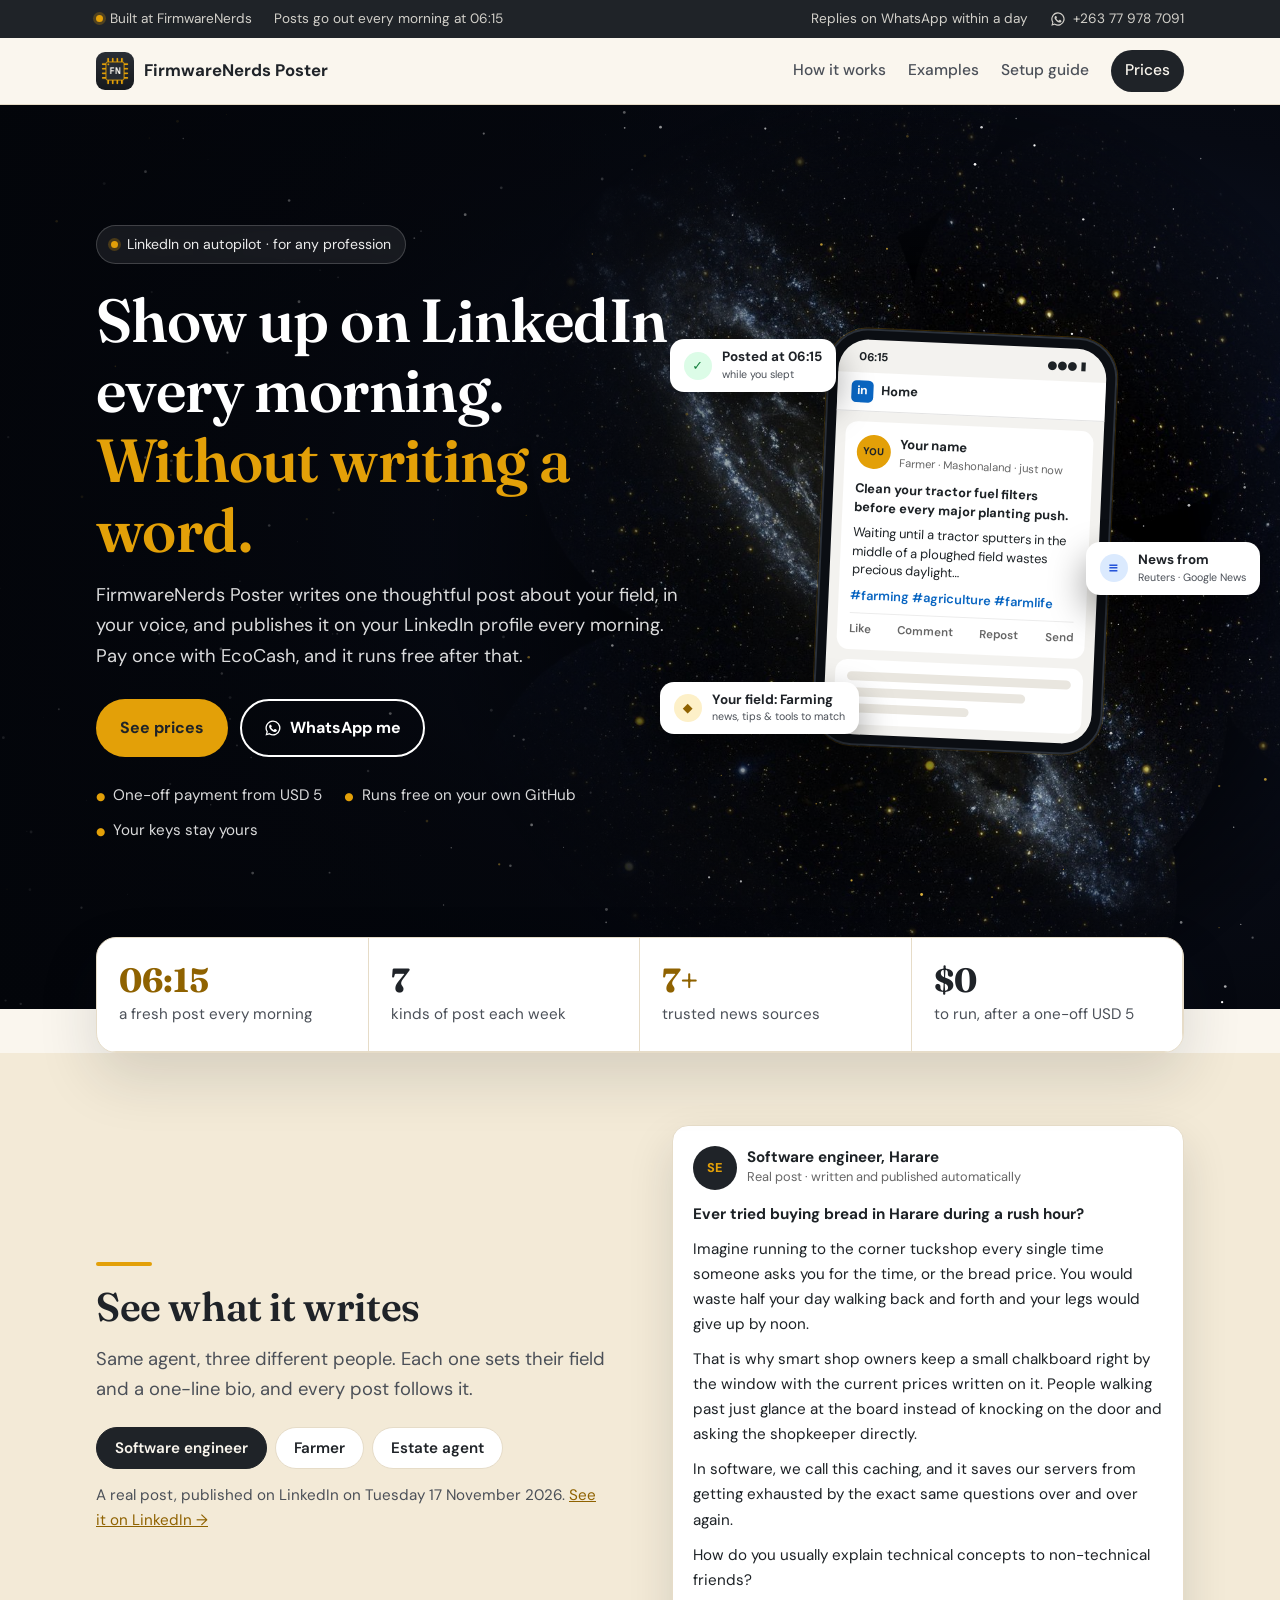
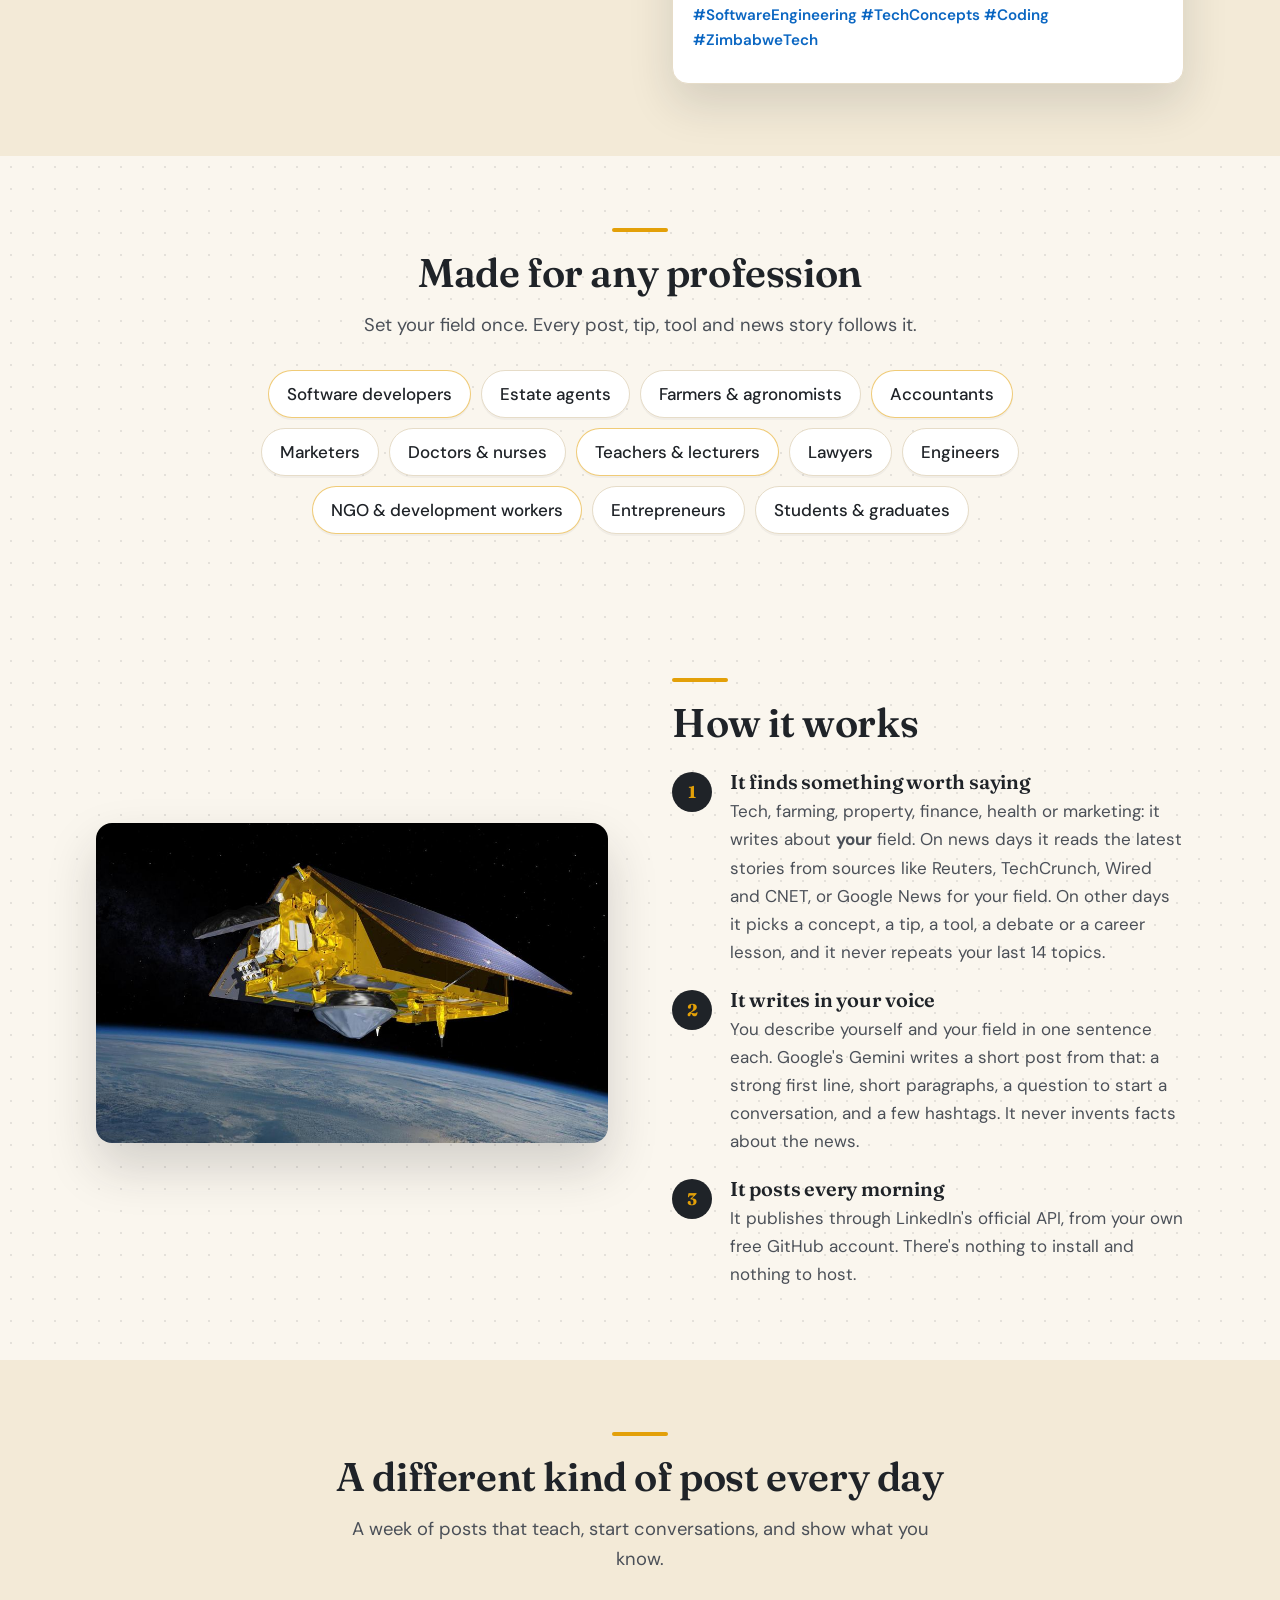
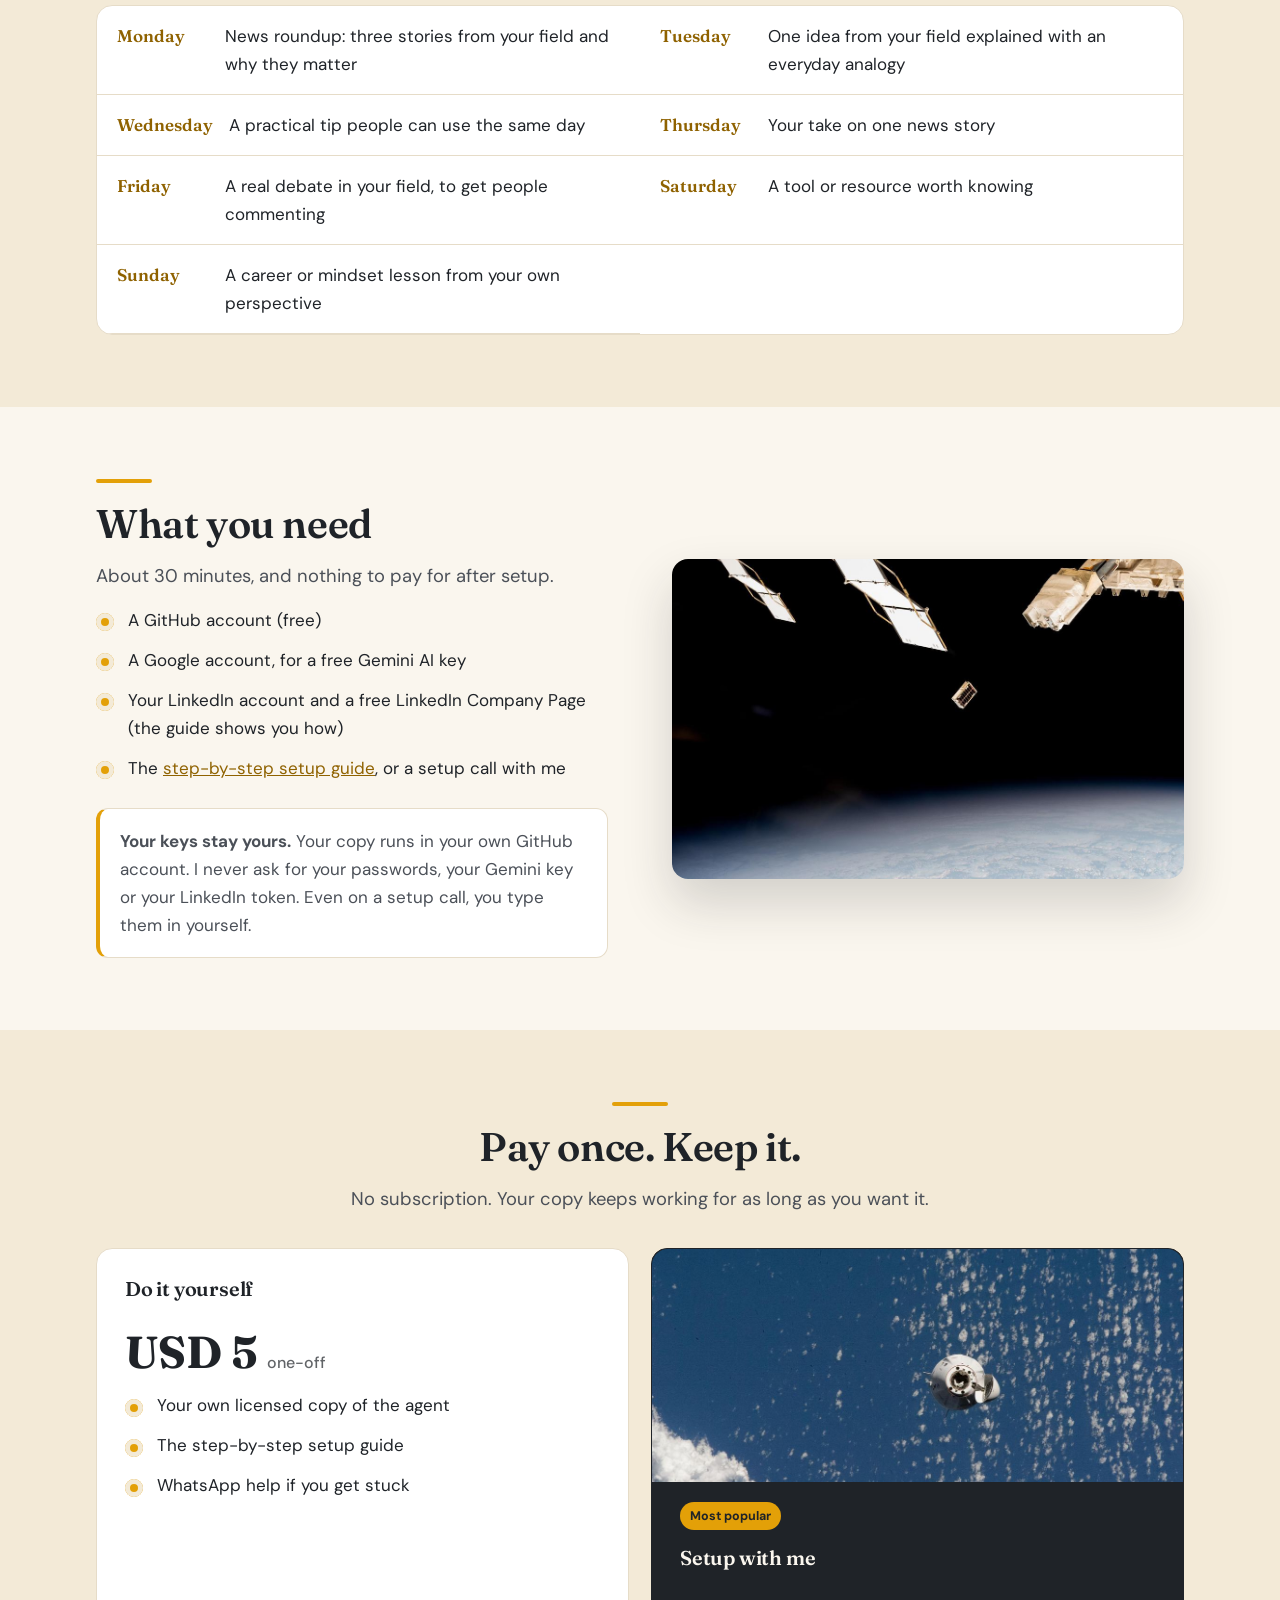
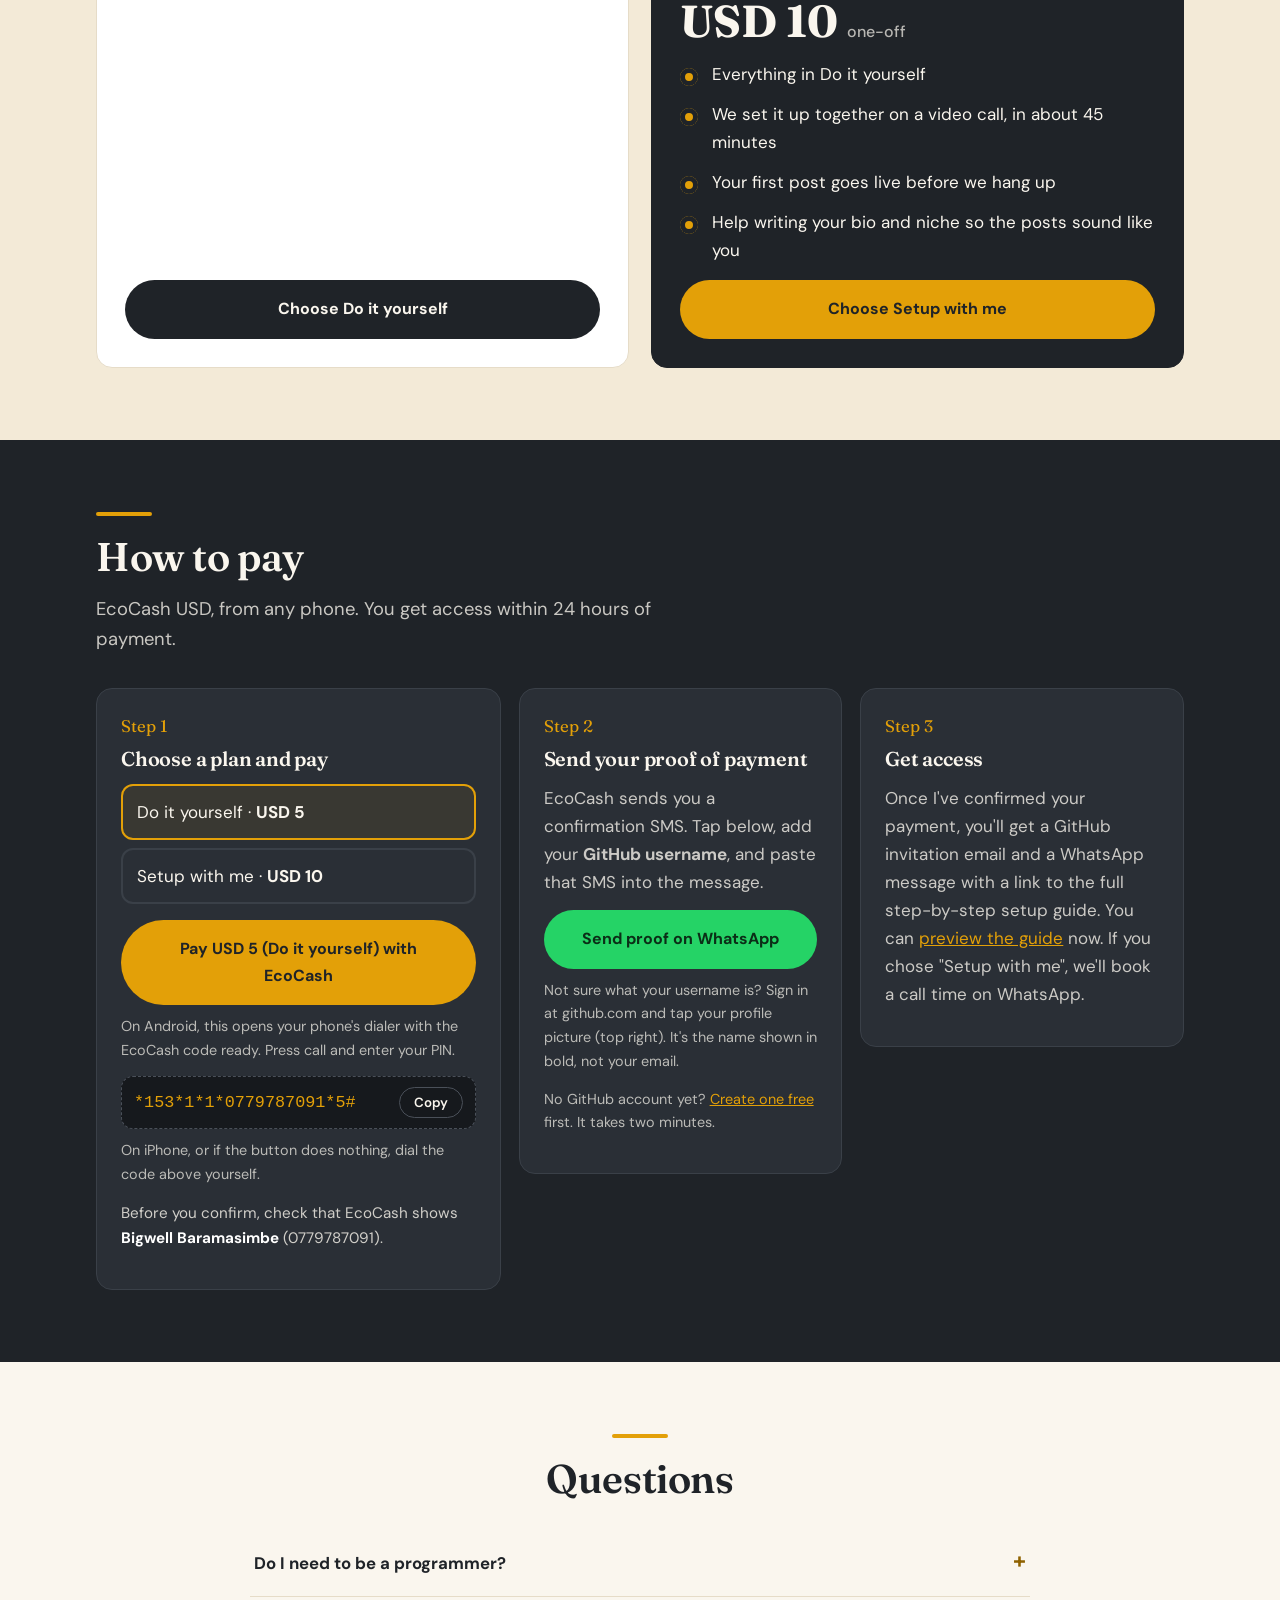
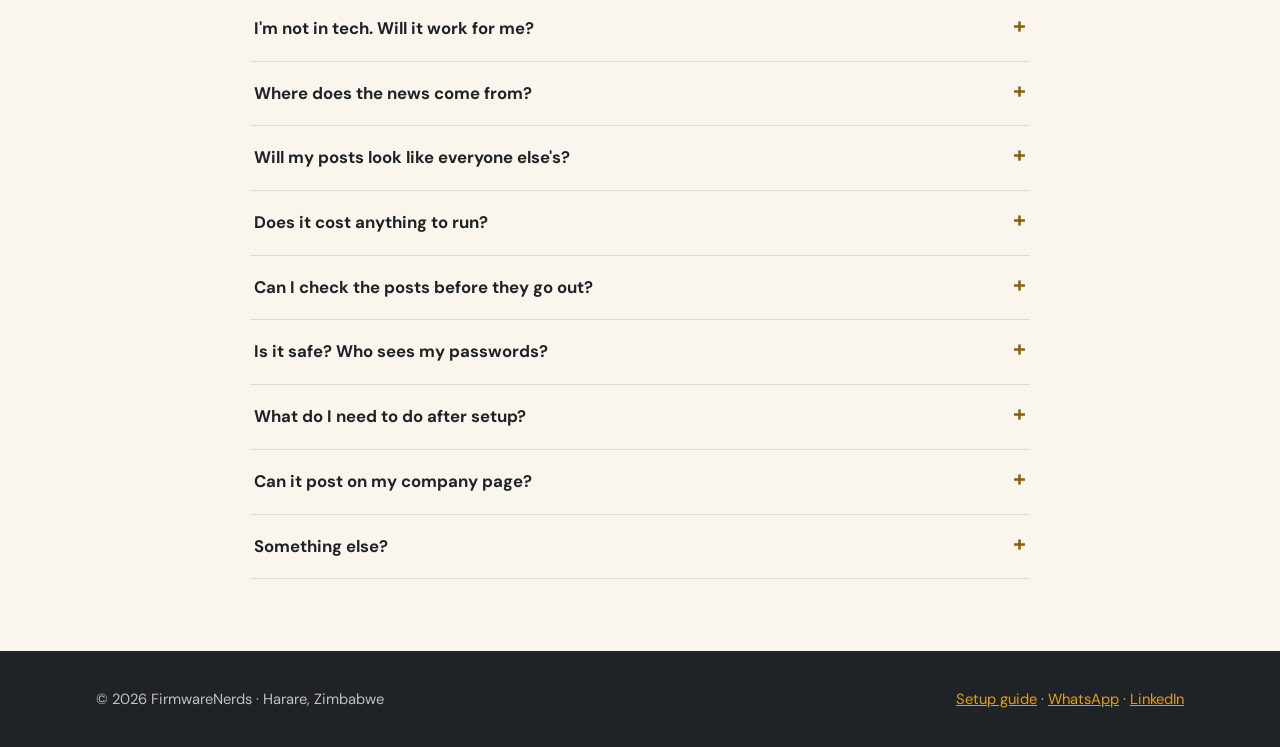
==== commit c42b496e: "Lock the setup guide after Step 1 for non-buyers The public page keeps the intro and Step 1; later s" ====
--- a/index.html
+++ b/index.html
@@ -314,7 +314,7 @@
         <div class="pay-card">
           <div class="num">Step 3</div>
           <h3>Get access</h3>
-          <p class="muted">Once I've confirmed your payment, you'll get a GitHub invitation email and a WhatsApp message with your next steps. Then follow the <a href="setup.html">setup guide</a>. If you chose "Setup with me", we'll book a call time on WhatsApp.</p>
+          <p class="muted">Once I've confirmed your payment, you'll get a GitHub invitation email and a WhatsApp message with a link to the full step-by-step setup guide. You can <a href="setup.html">preview the guide</a> now. If you chose "Setup with me", we'll book a call time on WhatsApp.</p>
         </div>
       </div>
     </div>
--- a/assets/style.css
+++ b/assets/style.css
@@ -335,6 +335,32 @@
 .tags span { background: var(--paper); border: 1px solid var(--line); border-radius: 999px; padding: 9px 18px; font-weight: 500; box-shadow: 0 2px 0 rgba(31, 35, 40, .04); }
 .tags span:nth-child(3n+1) { border-color: rgba(227, 160, 8, .55); }
 
+/* Locked part of the setup guide */
+.locked { position: relative; margin-top: 36px; }
+.locked-preview { filter: blur(3.5px); opacity: .8; user-select: none; pointer-events: none; max-height: 1000px; overflow: hidden; }
+.locked-preview h2 { border-top: 1px solid var(--line); padding-top: 24px; }
+.ph { display: grid; gap: 12px; margin: 16px 0 30px; }
+.ph span { height: 12px; border-radius: 6px; background: #d9cfbb; }
+.locked-overlay {
+  position: absolute; inset: 0; display: flex; align-items: flex-start; justify-content: center; padding-top: 250px;
+  background: linear-gradient(180deg, rgba(250, 246, 238, 0) 0%, rgba(250, 246, 238, .35) 30%, rgba(250, 246, 238, .8) 65%, var(--cream) 92%);
+}
+.locked-card { position: relative; max-width: 520px; margin: 0 16px; text-align: center; background: var(--paper); border: 1px solid var(--line);
+  border-radius: 20px; padding: 44px 28px 30px; box-shadow: 0 30px 70px rgba(31, 35, 40, .16); }
+.locked-card h3 { font-size: 1.5rem; margin: 6px 0 10px; }
+.locked-card p { color: var(--ink-soft); margin-bottom: 22px; }
+.lock { position: absolute; top: -34px; left: 50%; transform: translateX(-50%); width: 68px; height: 68px; border-radius: 50%;
+  background: var(--charcoal); color: var(--gold); display: grid; place-items: center; text-decoration: none;
+  box-shadow: 0 0 0 6px var(--cream), 0 12px 30px rgba(31, 35, 40, .3); transition: transform .2s ease; }
+.lock svg { width: 30px; height: 30px; }
+.lock:hover, .lock:focus-visible { transform: translateX(-50%) scale(1.06); }
+.lock-tip { position: absolute; bottom: calc(100% + 12px); left: 50%; transform: translate(-50%, 6px); white-space: nowrap;
+  background: var(--charcoal); color: var(--cream); font-size: .88rem; padding: 9px 14px; border-radius: 10px;
+  opacity: 0; pointer-events: none; transition: opacity .2s ease, transform .2s ease; }
+.lock-tip u { color: var(--gold); }
+.lock-tip::after { content: ""; position: absolute; top: 100%; left: 50%; transform: translateX(-50%); border: 7px solid transparent; border-top-color: var(--charcoal); }
+.lock:hover .lock-tip, .lock:focus-visible .lock-tip { opacity: 1; transform: translate(-50%, 0); }
+
 /* Footer */
 .site-footer { background: var(--charcoal); color: rgba(250, 246, 238, .75); padding: 36px 0; font-size: .92rem; }
 .site-footer a { color: var(--gold); }
